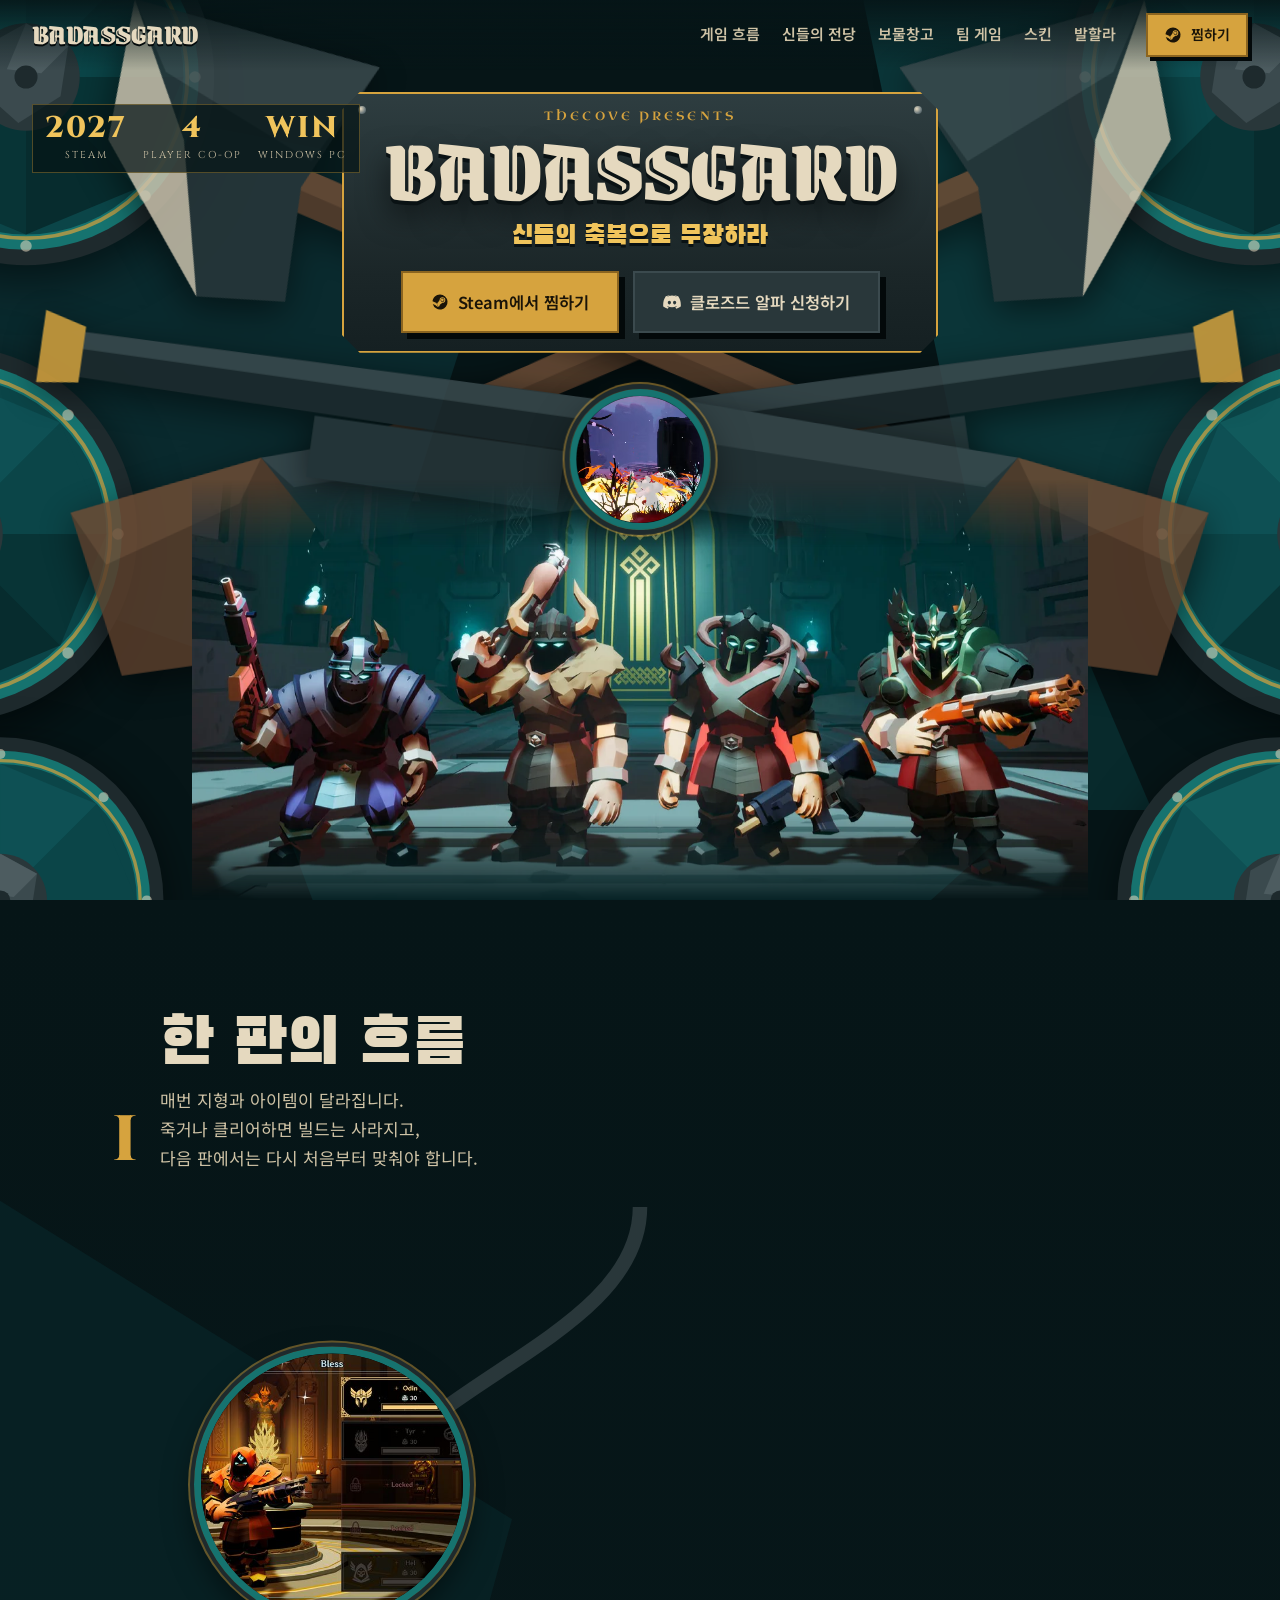
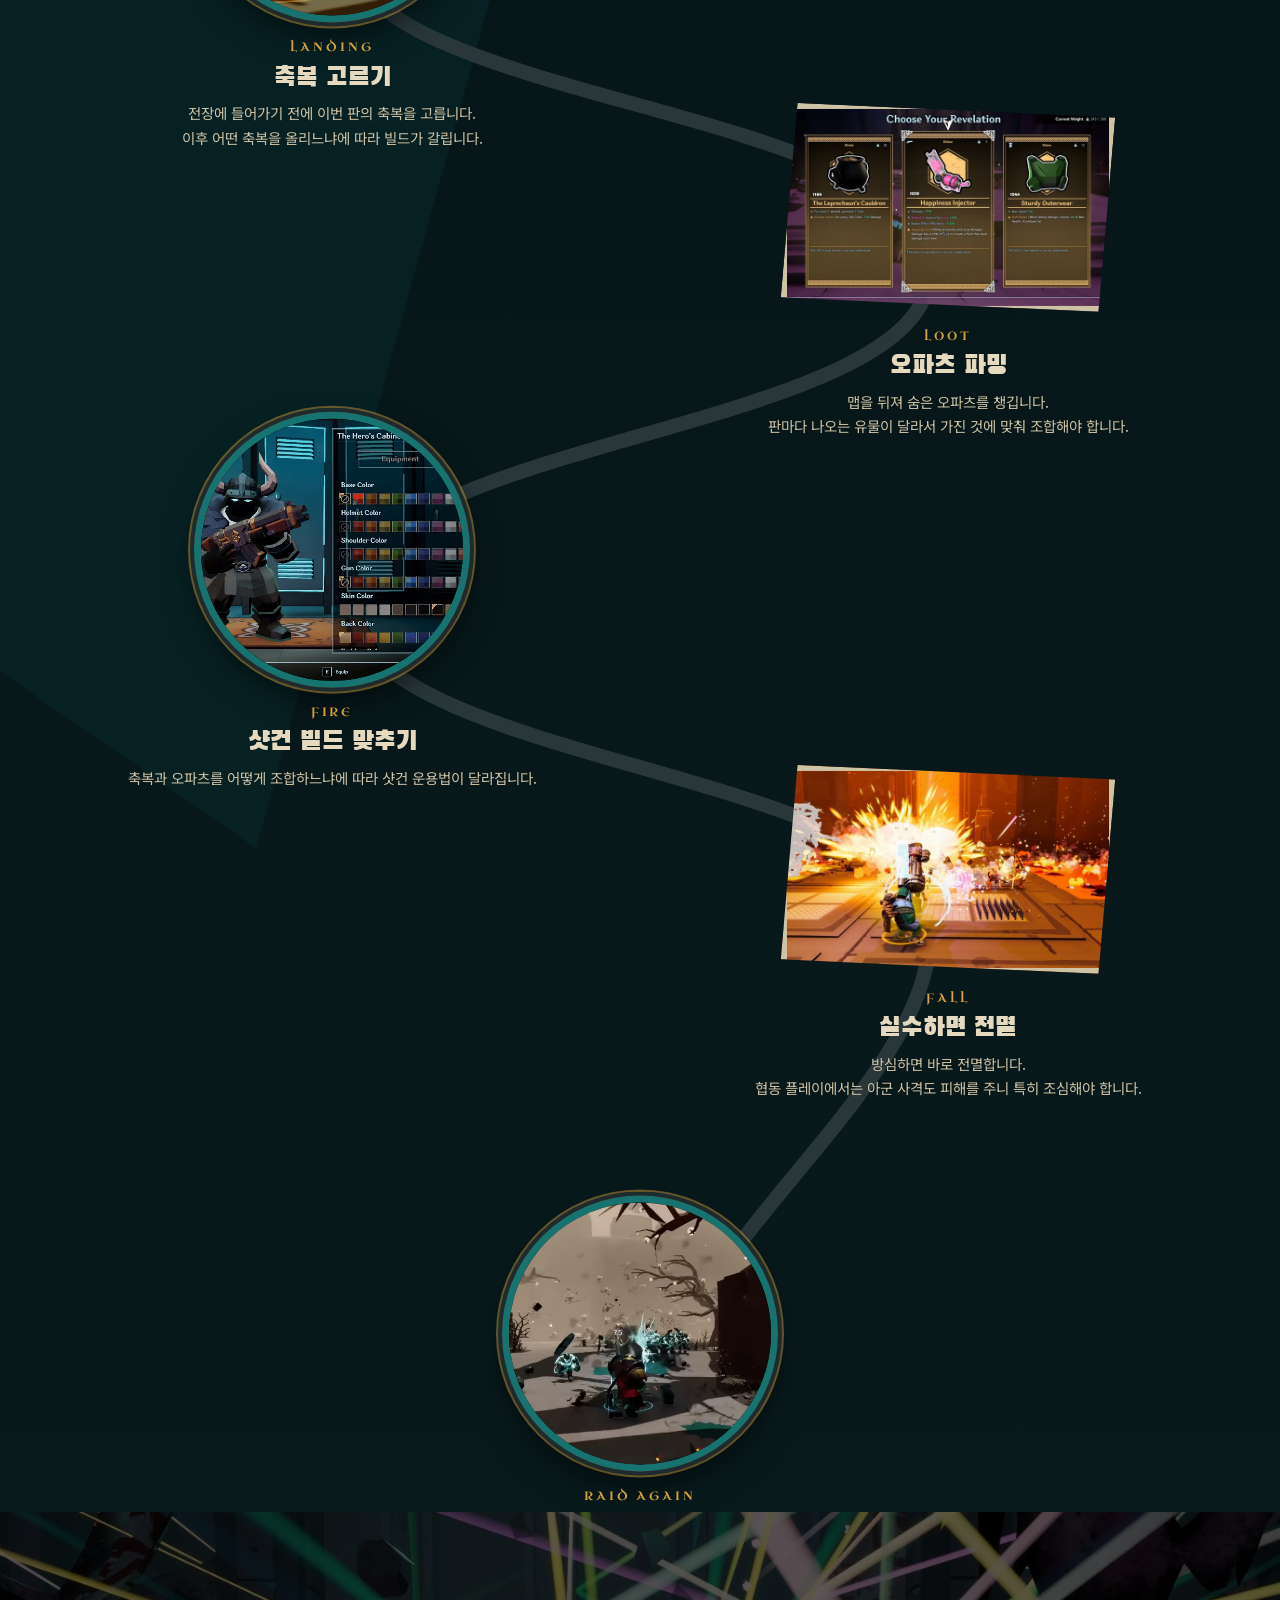
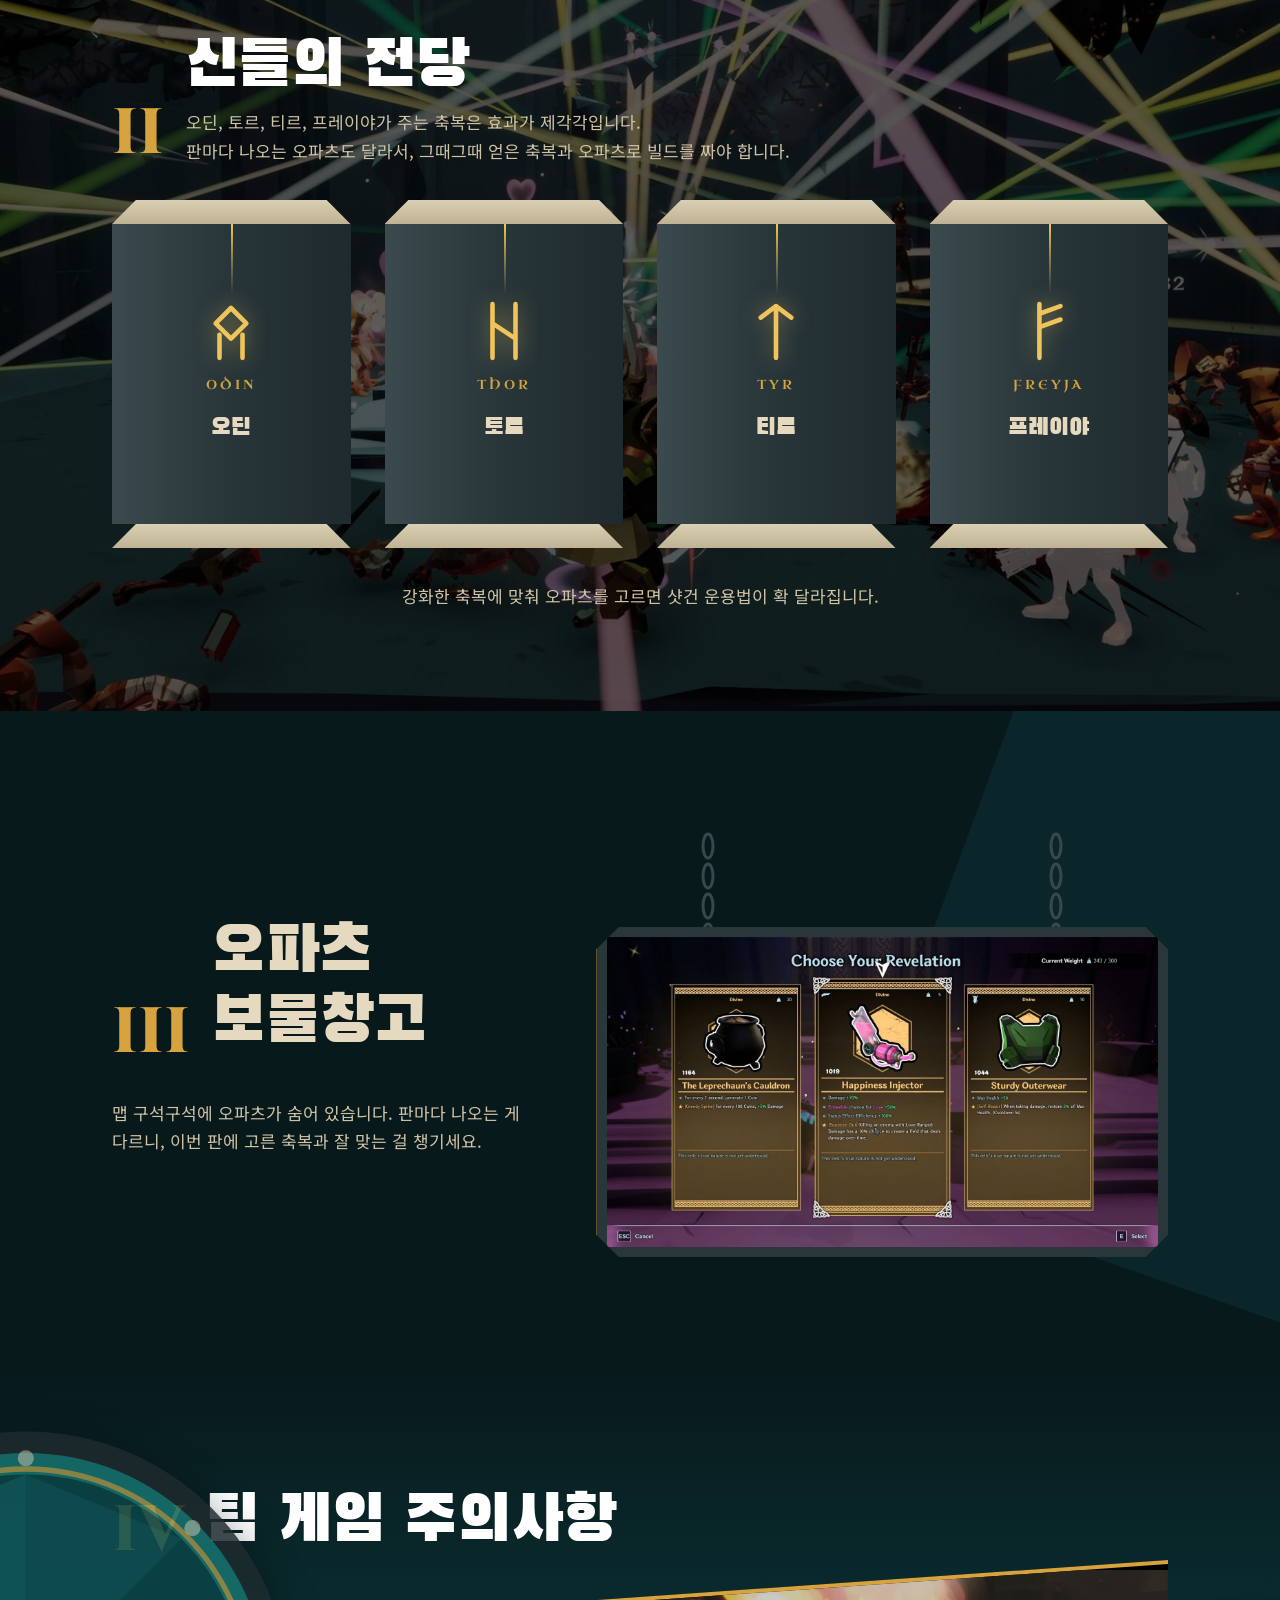
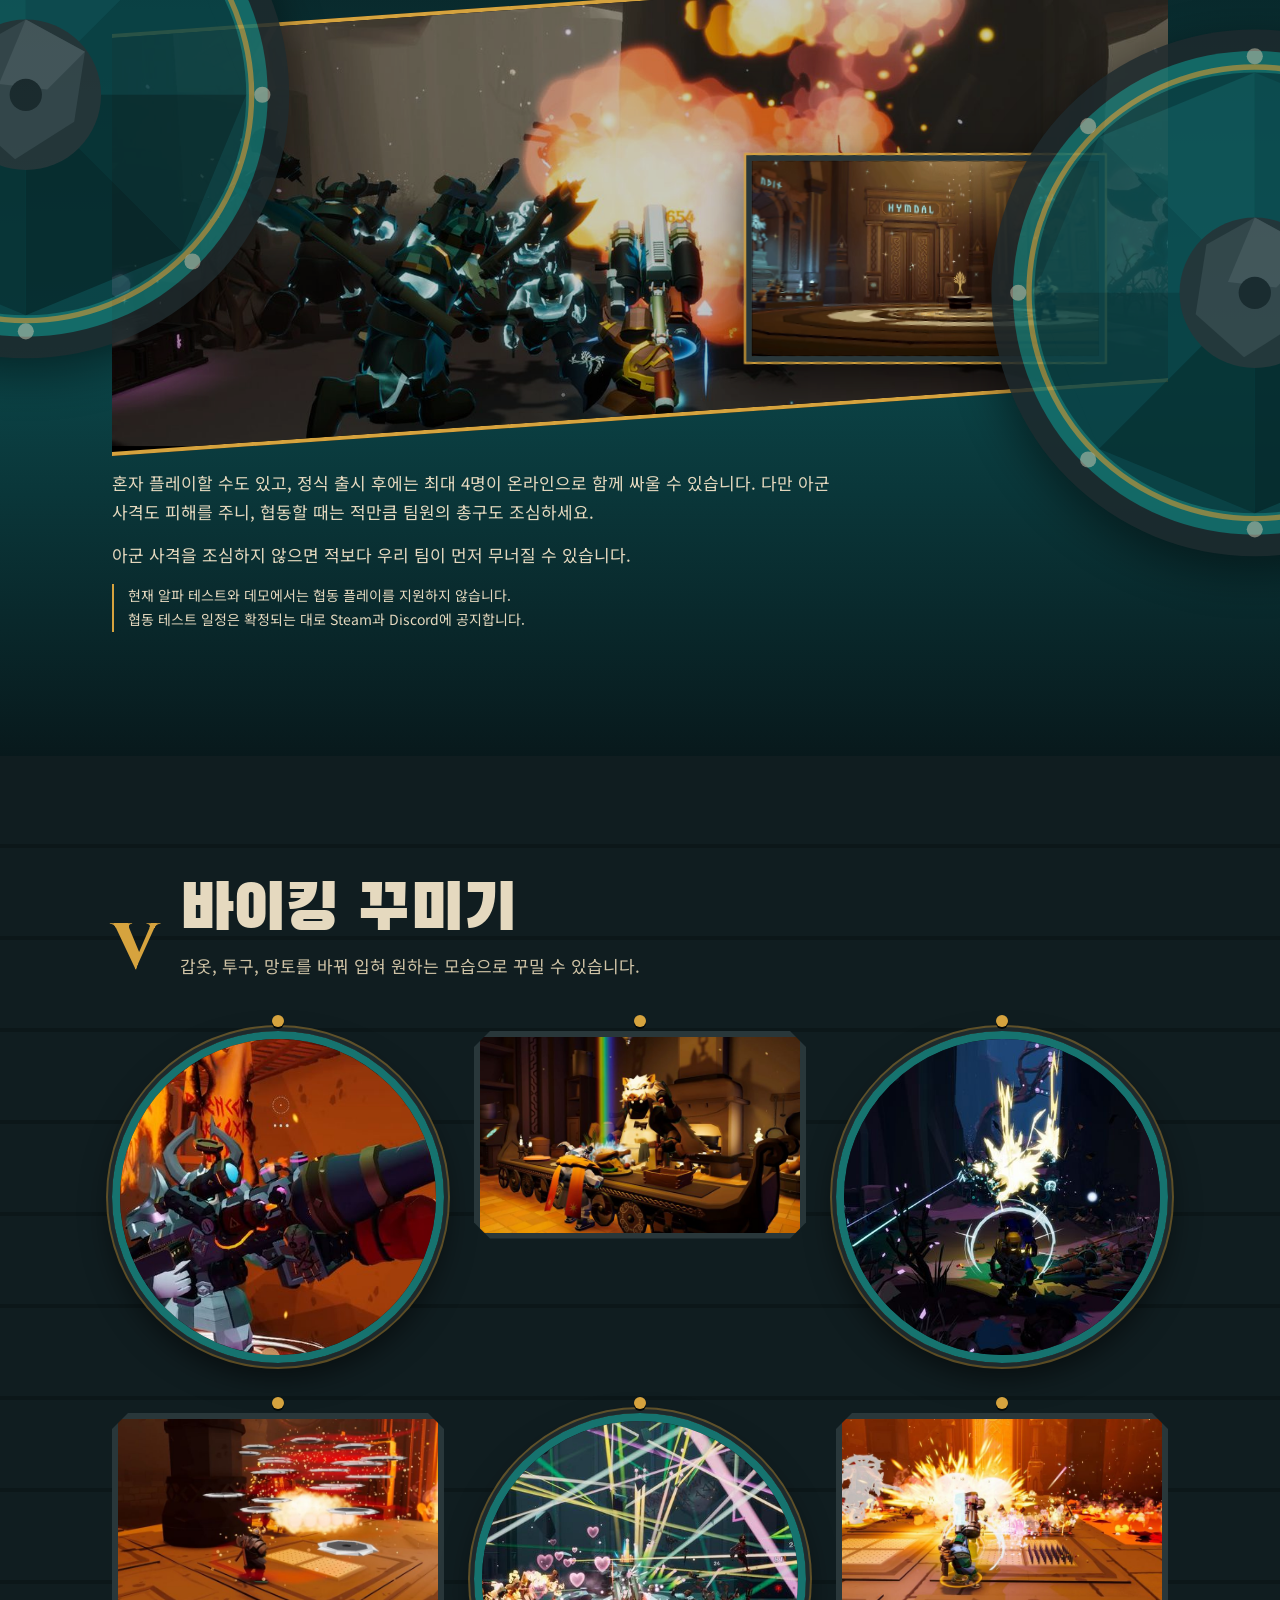
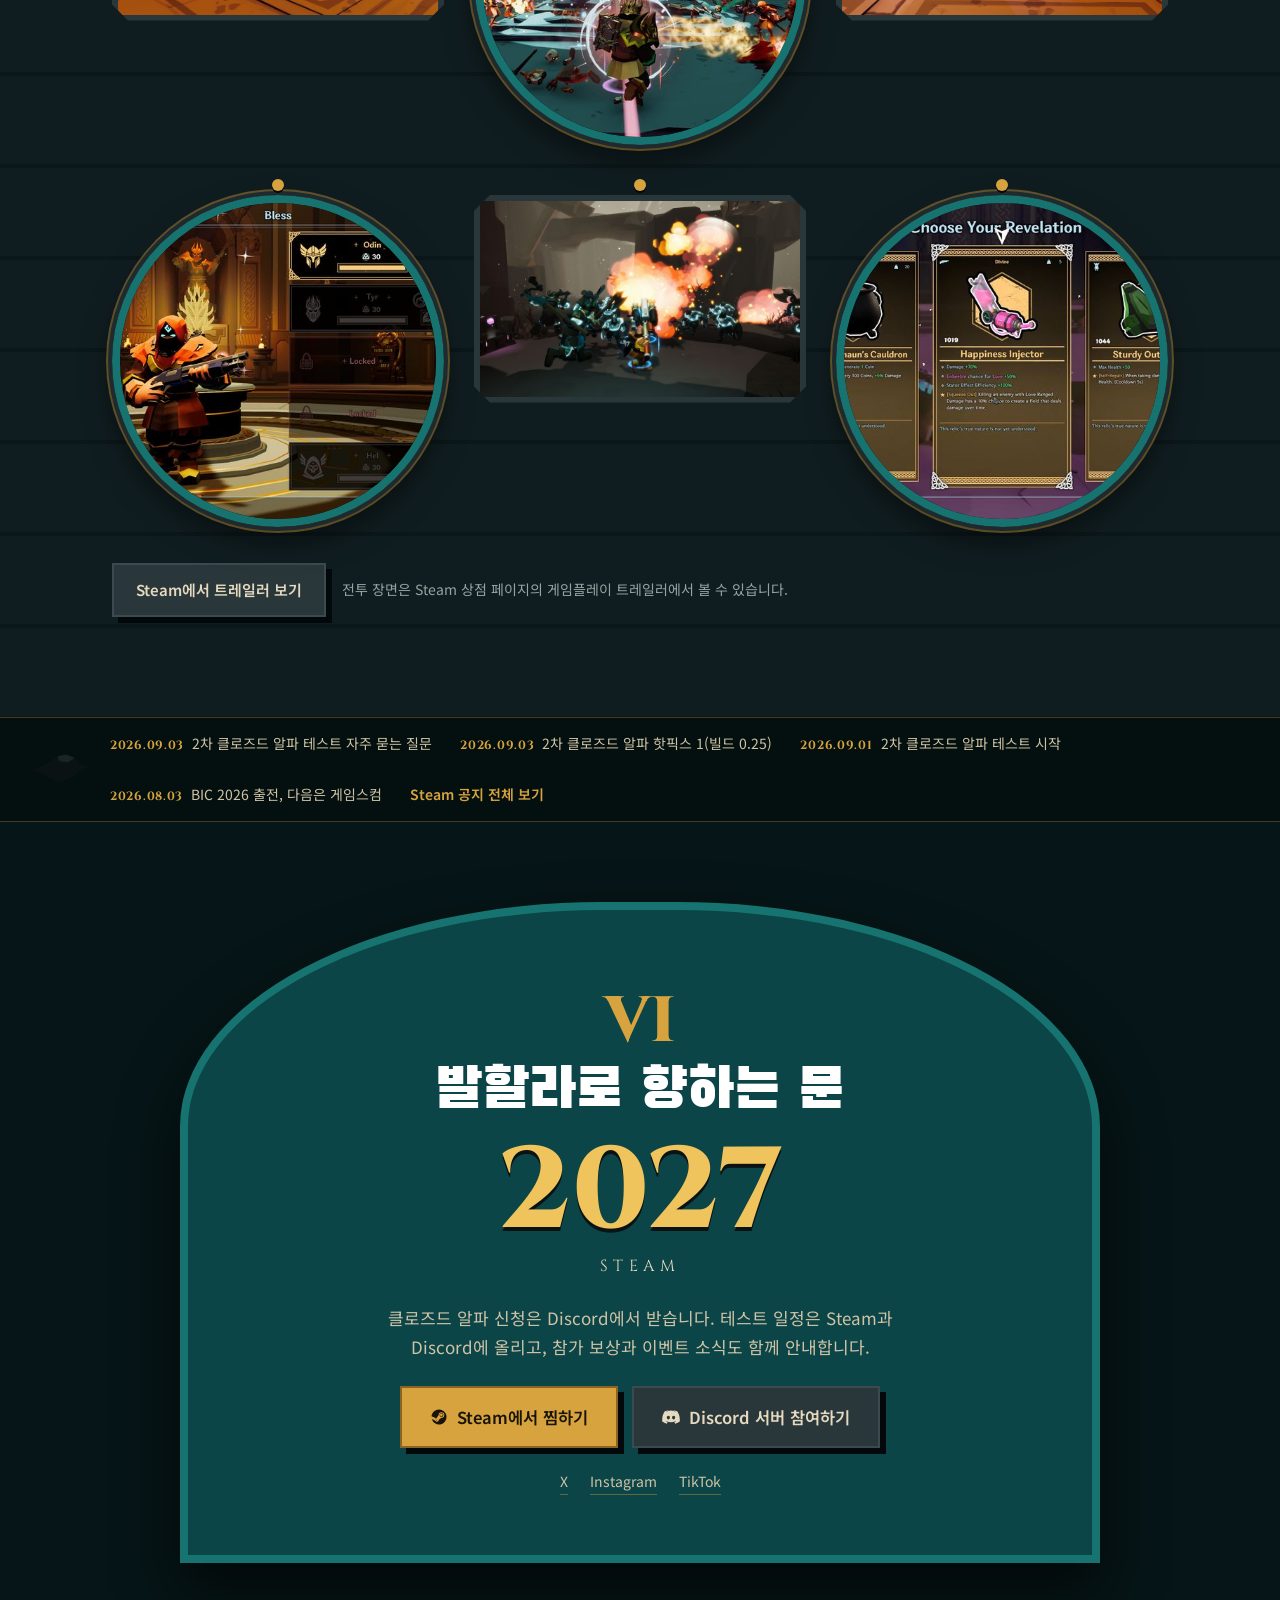
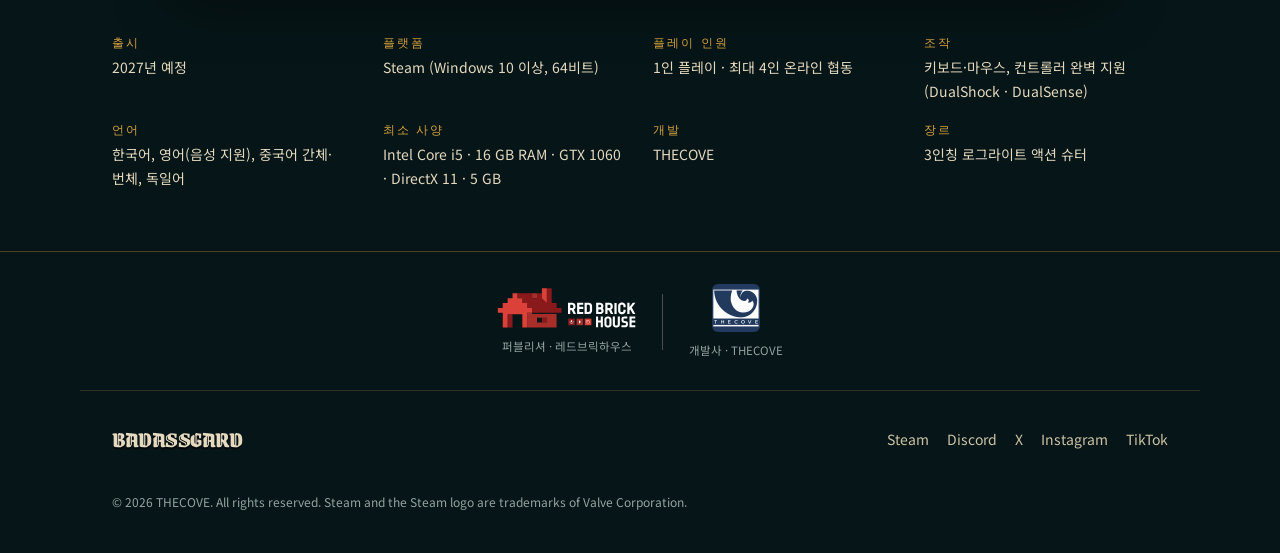
==== index.html @ d0e673b3 "Label publisher and developer under the footer logos" ====
<!DOCTYPE html>
<html lang="ko">
<head>
<meta charset="UTF-8">
<meta name="viewport" content="width=device-width, initial-scale=1.0">
<title>BADASSGARD | 배드애스가르드 공식 사이트</title>
<meta name="description" content="배드애스가르드는 북유럽 신화의 전장에서 샷건을 쏘며 싸우는 3인칭 로그라이트 액션 슈터입니다. 신들의 축복과 맵에서 얻은 오파츠를 조합해 빌드를 짭니다. 2027년 Steam(Windows) 출시 예정이며, 정식 출시 후에는 최대 4인 온라인 협동을 지원합니다.">
<meta name="robots" content="noindex, nofollow">
<meta name="theme-color" content="#061517">
<meta property="og:title" content="BADASSGARD | 배드애스가르드">
<meta property="og:description" content="샷건을 든 바이킹이 신들의 축복으로 화력을 키워 나가는 3인칭 로그라이트 액션 슈터입니다. 최대 4명이 온라인으로 함께 싸울 수 있으며, 2027년 Steam에 출시될 예정입니다.">
<meta property="og:image" content="https://badassgard.com/img/og-image.jpg">
<meta property="og:type" content="website">
<meta property="og:url" content="https://badassgard.com/">
<link rel="preconnect" href="https://fonts.googleapis.com">
<link rel="preconnect" href="https://fonts.gstatic.com" crossorigin>
<link href="https://fonts.googleapis.com/css2?family=Grenze+Gotisch:wght@800;900&family=Black+Han+Sans&family=Cinzel:wght@700;800&family=Uncial+Antiqua&family=Noto+Sans+KR:wght@400;600;700&display=swap" rel="stylesheet">
<link rel="stylesheet" href="style.css">
</head>
<body>

<svg width="0" height="0" style="position:absolute" aria-hidden="true">
  <defs>
    <symbol id="ic-steam" viewBox="0 0 24 24"><path d="M11.98 2C6.75 2 2.46 6.02 2.04 11.14l5.34 2.21a2.8 2.8 0 0 1 1.6-.5h.16l2.38-3.45v-.05a3.77 3.77 0 1 1 3.77 3.77h-.09l-3.39 2.42v.13a2.83 2.83 0 0 1-5.6.53L2.4 14.62A10 10 0 1 0 11.98 2Zm-5.7 15.1-1.22-.5a2.12 2.12 0 0 0 3.9.1 2.12 2.12 0 0 0-1.14-2.77l-1.27-.52a1.7 1.7 0 0 1 1.31-.07 1.7 1.7 0 0 1 .95 2.21 1.7 1.7 0 0 1-2.53 1.55Zm9.01-5.42a2.51 2.51 0 1 1 0-5.02 2.51 2.51 0 0 1 0 5.02Zm0-4.4a1.89 1.89 0 1 0 0 3.77 1.89 1.89 0 0 0 0-3.77Z"/></symbol>
    <symbol id="ic-discord" viewBox="0 0 24 24"><path d="M20.3 4.4A19.8 19.8 0 0 0 15.4 3l-.2.4a18 18 0 0 1 4.4 2.2 15.6 15.6 0 0 0-15.2 0A18 18 0 0 1 8.8 3.4L8.6 3a19.8 19.8 0 0 0-4.9 1.4C.6 9 0 13.5.3 17.9A20 20 0 0 0 6.3 21l1.3-2.1a12.7 12.7 0 0 1-2.1-1l.5-.4a14.2 14.2 0 0 0 12 0l.5.4a12.7 12.7 0 0 1-2.1 1l1.3 2.1a20 20 0 0 0 6-3.1c.4-5.2-.7-9.6-3.4-13.5ZM8.5 15.2c-1.2 0-2.1-1.1-2.1-2.4s1-2.4 2.1-2.4 2.2 1.1 2.1 2.4c0 1.3-.9 2.4-2.1 2.4Zm7 0c-1.2 0-2.1-1.1-2.1-2.4s1-2.4 2.1-2.4 2.2 1.1 2.1 2.4c0 1.3-.9 2.4-2.1 2.4Z"/></symbol>

    <!-- Round shield: low-poly flat shading (base / shade / edge) -->
    <symbol id="shield" viewBox="0 0 200 200">
      <circle cx="100" cy="100" r="98" fill="#1e2a2d"/>
      <circle cx="100" cy="100" r="90" fill="#16736f"/>
      <circle cx="100" cy="100" r="82" fill="#0b4548"/>
      <polygon points="100,100 100,18 158,42" fill="#0e5054"/>
      <polygon points="100,100 158,42 182,100" fill="#0b4548"/>
      <polygon points="100,100 182,100 158,158" fill="#083436"/>
      <polygon points="100,100 158,158 100,182" fill="#072c2e"/>
      <polygon points="100,100 100,182 42,158" fill="#083436"/>
      <polygon points="100,100 42,158 18,100" fill="#0b4548"/>
      <polygon points="100,100 18,100 42,42" fill="#0e5054"/>
      <polygon points="100,100 42,42 100,18" fill="#115a5c"/>
      <circle cx="100" cy="100" r="84" fill="none" stroke="#d6a33e" stroke-width="2" opacity=".7"/>
      <g fill="#e5d9bf" opacity=".55"><circle cx="100" cy="12" r="3"/><circle cx="188" cy="100" r="3"/><circle cx="100" cy="188" r="3"/><circle cx="12" cy="100" r="3"/><circle cx="162" cy="38" r="3"/><circle cx="162" cy="162" r="3"/><circle cx="38" cy="162" r="3"/><circle cx="38" cy="38" r="3"/></g>
      <circle cx="100" cy="100" r="28" fill="#29373a"/>
      <polygon points="100,72 122,84 118,110 96,124 78,108 82,82" fill="#3b4a4e"/>
      <polygon points="100,72 122,84 108,98 90,96" fill="#4d5c60"/>
      <circle cx="100" cy="100" r="6" fill="#1e2a2d"/>
    </symbol>

    <!-- Horned helmet silhouette -->
    <symbol id="helmet" viewBox="0 0 320 240">
      <polygon points="60,200 40,120 70,60 120,30 200,30 250,60 280,120 260,200" fill="#29373a"/>
      <polygon points="60,200 40,120 70,60 120,30 160,30 160,200" fill="#3b4a4e"/>
      <polygon points="160,30 200,30 250,60 280,120 260,200 160,200" fill="#1e2a2d"/>
      <rect x="40" y="118" width="240" height="18" fill="#d6a33e" opacity=".9"/>
      <rect x="146" y="118" width="28" height="90" fill="#1e2a2d"/>
      <polygon points="40,130 10,80 0,20 30,40 50,10 70,60" fill="#e5d9bf"/>
      <polygon points="40,130 10,80 0,20 30,40 40,80" fill="#c9bda3"/>
      <polygon points="280,130 310,80 320,20 290,40 270,10 250,60" fill="#e5d9bf"/>
      <polygon points="280,130 310,80 320,20 290,40 280,80" fill="#c9bda3"/>
    </symbol>

    <!-- Bearded axe (horizontal) -->
    <symbol id="axe" viewBox="0 0 420 120">
      <polygon points="0,64 380,52 380,68 0,76" fill="#5a3e2b"/>
      <polygon points="0,64 380,52 380,60 0,70" fill="#6e4d36"/>
      <polygon points="330,10 420,20 410,70 360,110 330,100 340,60" fill="#29373a"/>
      <polygon points="330,10 420,20 400,40 340,50" fill="#3b4a4e"/>
      <polygon points="420,20 410,70 360,110 385,60" fill="#e5d9bf" opacity=".85"/>
    </symbol>

    <!-- Pump shotgun (horizontal) -->
    <symbol id="shotgun" viewBox="0 0 420 110">
      <polygon points="0,40 70,30 90,50 60,100 10,100" fill="#5a3e2b"/>
      <polygon points="0,40 70,30 60,45 10,60" fill="#6e4d36"/>
      <polygon points="70,30 200,26 200,64 90,64" fill="#29373a"/>
      <polygon points="70,30 200,26 200,40 80,42" fill="#3b4a4e"/>
      <polygon points="200,30 420,32 420,48 200,50" fill="#1e2a2d"/>
      <polygon points="200,30 420,32 420,38 200,38" fill="#3b4a4e"/>
      <polygon points="230,50 320,50 320,72 230,72" fill="#29373a"/>
      <polygon points="120,64 150,64 140,90 110,90" fill="#1e2a2d"/>
      <polygon points="405,30 420,26 420,52 405,50" fill="#d6a33e"/>
    </symbol>

    <!-- Raven -->
    <symbol id="raven" viewBox="0 0 140 80">
      <polygon points="0,42 30,30 60,10 80,6 100,14 112,30 140,34 116,40 104,52 84,64 60,70 40,62 26,52" fill="#0a1214"/>
      <polygon points="60,10 80,6 100,14 84,24 64,22" fill="#182427"/>
    </symbol>

    <!-- Rune strokes -->
    <symbol id="ru-o" viewBox="0 0 24 32"><path d="M12 4l8 8-8 8-8-8z M6 18v12 M18 18v12"/></symbol>
    <symbol id="ru-h" viewBox="0 0 24 32"><path d="M6 2v28 M18 2v28 M6 12l12 8"/></symbol>
    <symbol id="ru-t" viewBox="0 0 24 32"><path d="M12 30V3 M4 9l8-6 8 6"/></symbol>
    <symbol id="ru-f" viewBox="0 0 24 32"><path d="M7 30V2 M7 7l11-4 M7 14l11-4"/></symbol>
    <pattern id="chain" width="18" height="30" patternUnits="userSpaceOnUse"><ellipse cx="9" cy="15" rx="5" ry="12" fill="none" stroke="#3b4a4e" stroke-width="3"/></pattern>
  </defs>
</svg>

<header class="top" id="top">
  <a class="brand" href="#hero">BADASSGARD</a>
  <button class="burger" type="button" aria-label="메뉴" aria-expanded="false"><span></span><span></span><span></span></button>
  <nav class="menu" id="menu">
    <a href="#route">게임 흐름</a><a href="#temple">신들의 전당</a><a href="#vault">보물창고</a><a href="#court">팀 게임</a><a href="#forge">스킨</a><a href="#gate">발할라</a>
    <a class="btn btn-gold" href="https://store.steampowered.com/app/3415350/" target="_blank" rel="noopener"><svg class="ic"><use href="#ic-steam"/></svg>찜하기</a>
  </nav>
</header>

<section class="hero" id="hero">
  <div class="poly p1"></div><div class="poly p2"></div><div class="poly p3"></div><div class="poly p4"></div>
  <svg class="shield s1" viewBox="0 0 200 200" aria-hidden="true"><use href="#shield"/></svg>
  <svg class="shield s2" viewBox="0 0 200 200" aria-hidden="true"><use href="#shield"/></svg>
  <svg class="shield s3" viewBox="0 0 200 200" aria-hidden="true"><use href="#shield"/></svg>
  <svg class="shield s4" viewBox="0 0 200 200" aria-hidden="true"><use href="#shield"/></svg>
  <svg class="shield s5" viewBox="0 0 200 200" aria-hidden="true"><use href="#shield"/></svg>
  <svg class="shield s6" viewBox="0 0 200 200" aria-hidden="true"><use href="#shield"/></svg>
  <div class="crossed" aria-hidden="true">
    <svg class="axe a1" viewBox="0 0 420 120"><use href="#axe"/></svg>
    <svg class="axe a2" viewBox="0 0 420 120"><use href="#axe"/></svg>
    <svg class="gun g1" viewBox="0 0 420 110"><use href="#shotgun"/></svg>
    <svg class="gun g2" viewBox="0 0 420 110"><use href="#shotgun"/></svg>
  </div>
  <div class="plate">
    <span class="plate-top">THECOVE PRESENTS</span>
    <h1 class="title">BADASSGARD</h1>
    <p class="tag">신들의 축복으로 무장하라</p>
    <div class="cta">
      <a class="btn btn-gold big" href="https://store.steampowered.com/app/3415350/" target="_blank" rel="noopener"><svg class="ic"><use href="#ic-steam"/></svg>Steam에서 찜하기</a>
      <a class="btn btn-iron big" href="https://discord.gg/xqB3WnmH76" target="_blank" rel="noopener"><svg class="ic"><use href="#ic-discord"/></svg>클로즈드 알파 신청하기</a>
    </div>
  </div>
  <div class="stage">
    <div class="boss-video" aria-hidden="true">
      <video autoplay muted loop playsinline preload="metadata" poster="media/clip2.poster.avif"><source src="media/clip2.webm" type="video/webm"><source src="media/clip2.mp4" type="video/mp4"></video>
    </div>
    <picture class="warband">
      <source srcset="img/warband.webp" type="image/webp">
      <img src="img/warband.png" alt="샷건과 도끼를 든 바이킹 네 명" width="1320" height="620" fetchpriority="high">
    </picture>
  </div>
  <span class="flash" aria-hidden="true"></span>
  <ul class="marks">
    <li><b>2027</b>STEAM</li><li><b>4</b>PLAYER CO-OP</li><li><b>WIN</b>WINDOWS PC</li>
  </ul>
</section>

<section class="route" id="route">
  <div class="poly p5"></div>
  <div class="wrap">
    <header class="sec-head"><span class="roman">I</span><h2>한 판의 흐름</h2><p>매번 지형과 아이템이 달라집니다.<br>죽거나 클리어하면 빌드는 사라지고,<br>다음 판에서는 다시 처음부터 맞춰야 합니다.</p></header>
  </div>
  <div class="route-map">
    <svg class="rope" viewBox="0 0 1000 1800" preserveAspectRatio="none" aria-hidden="true">
      <path class="rope-bg" d="M500 0 C500 140 220 180 220 330 S780 480 780 640 S220 800 220 960 S780 1120 780 1280 S500 1600 500 1800"/>
      <path class="rope-fg" id="ropeFg" d="M500 0 C500 140 220 180 220 330 S780 480 780 640 S220 800 220 960 S780 1120 780 1280 S500 1600 500 1800"/>
    </svg>
    <ol class="waypoints">
      <li class="wp wp-1"><div class="win round"><img src="img/ss5-800.jpg" alt="신에게 축복을 받는 화면" width="800" height="450" loading="lazy"></div><div class="wp-text"><span class="lbl">LANDING</span><h3>축복 고르기</h3><p>전장에 들어가기 전에 이번 판의 축복을 고릅니다.<br>이후 어떤 축복을 올리느냐에 따라 빌드가 갈립니다.</p></div></li>
      <li class="wp wp-2"><div class="win sail"><img src="img/ss3-800.jpg" alt="유물 오파츠 선택 화면" width="800" height="450" loading="lazy"></div><div class="wp-text"><span class="lbl">LOOT</span><h3>오파츠 파밍</h3><p>맵을 뒤져 숨은 오파츠를 챙깁니다.<br>판마다 나오는 유물이 달라서 가진 것에 맞춰 조합해야 합니다.</p></div></li>
      <li class="wp wp-3"><div class="win round"><video autoplay muted loop playsinline preload="metadata" poster="media/clip3.poster.avif"><source src="media/clip3.webm" type="video/webm"><source src="media/clip3.mp4" type="video/mp4"></video></div><div class="wp-text"><span class="lbl">FIRE</span><h3>샷건 빌드 맞추기</h3><p>축복과 오파츠를 어떻게 조합하느냐에 따라 샷건 운용법이 달라집니다.</p></div></li>
      <li class="wp wp-4"><div class="win sail"><img src="img/ss1-800.jpg" alt="대폭발 장면" width="800" height="450" loading="lazy"></div><div class="wp-text"><span class="lbl">FALL</span><h3>실수하면 전멸</h3><p>방심하면 바로 전멸합니다.<br>협동 플레이에서는 아군 사격도 피해를 주니 특히 조심해야 합니다.</p></div></li>
      <li class="wp wp-5"><div class="win round"><video autoplay muted loop playsinline preload="metadata" poster="media/clip1.poster.avif"><source src="media/clip1.webm" type="video/webm"><source src="media/clip1.mp4" type="video/mp4"></video></div><div class="wp-text"><span class="lbl">RAID AGAIN</span><h3>다음 판 가기</h3><p>판이 끝나면 새 맵에서 다시 시작합니다. 다음 판에는 아예 다른 빌드를 노려 보세요.</p></div></li>
    </ol>
  </div>
</section>

<section class="temple" id="temple">
  <img class="temple-floor" src="img/ss2-1600.jpg" alt="" width="1600" height="900" loading="lazy">
  <div class="wrap">
    <header class="sec-head light"><span class="roman">II</span><h2>신들의 전당</h2><p>오딘, 토르, 티르, 프레이야가 주는 축복은 효과가 제각각입니다.<br>판마다 나오는 오파츠도 달라서, 그때그때 얻은 축복과 오파츠로 빌드를 짜야 합니다.</p></header>
    <ul class="pillars">
      <li><span class="cap"></span><span class="shaft"><svg class="rune"><use href="#ru-o"/></svg><em>ODIN</em><b>오딘</b></span><span class="base"></span></li>
      <li><span class="cap"></span><span class="shaft"><svg class="rune"><use href="#ru-h"/></svg><em>THOR</em><b>토르</b></span><span class="base"></span></li>
      <li><span class="cap"></span><span class="shaft"><svg class="rune"><use href="#ru-t"/></svg><em>TYR</em><b>티르</b></span><span class="base"></span></li>
      <li><span class="cap"></span><span class="shaft"><svg class="rune"><use href="#ru-f"/></svg><em>FREYJA</em><b>프레이야</b></span><span class="base"></span></li>
    </ul>
    <p class="temple-note">강화한 축복에 맞춰 오파츠를 고르면 샷건 운용법이 확 달라집니다.</p>
  </div>
</section>

<section class="vault" id="vault">
  <div class="poly p6"></div>
  <div class="wrap vault-in">
    <div class="vault-text">
      <header class="sec-head"><span class="roman">III</span><h2>오파츠 보물창고</h2></header>
      <p>맵 구석구석에 오파츠가 숨어 있습니다. 판마다 나오는 게 다르니, 이번 판에 고른 축복과 잘 맞는 걸 챙기세요.</p>
    </div>
    <div class="vault-door">
      <svg class="chains c1" aria-hidden="true"><rect width="100%" height="100%" fill="url(#chain)"/></svg>
      <svg class="chains c2" aria-hidden="true"><rect width="100%" height="100%" fill="url(#chain)"/></svg>
      <div class="door"><img src="img/ss3-1600.jpg" alt="세 가지 오파츠 중 하나를 고르는 화면" width="1600" height="900" loading="lazy"></div>
    </div>
  </div>
</section>

<section class="court" id="court">
  <svg class="shield side-l" viewBox="0 0 200 200" aria-hidden="true"><use href="#shield"/></svg>
  <svg class="shield side-r" viewBox="0 0 200 200" aria-hidden="true"><use href="#shield"/></svg>
  <div class="wrap court-in">
    <header class="sec-head light"><span class="roman">IV</span><h2>팀 게임 주의사항</h2></header>
    <div class="court-band">
      <img src="img/ss8-1600.jpg" alt="적 무리 속 폭발" width="1600" height="900" loading="lazy">
      <div class="court-clip"><video autoplay muted loop playsinline preload="metadata" poster="media/clip4.poster.avif"><source src="media/clip4.webm" type="video/webm"><source src="media/clip4.mp4" type="video/mp4"></video></div>
    </div>
    <div class="court-text">
      <p>혼자 플레이할 수도 있고, 정식 출시 후에는 최대 4명이 온라인으로 함께 싸울 수 있습니다. 다만 아군 사격도 피해를 주니, 협동할 때는 적만큼 팀원의 총구도 조심하세요.</p>
      <p>아군 사격을 조심하지 않으면 적보다 우리 팀이 먼저 무너질 수 있습니다.</p>
      <p class="note">현재 알파 테스트와 데모에서는 협동 플레이를 지원하지 않습니다.<br>협동 테스트 일정은 확정되는 대로 Steam과 Discord에 공지합니다.</p>
    </div>
  </div>
</section>

<section class="forge" id="forge">
  <div class="wrap">
    <header class="sec-head"><span class="roman">V</span><h2>바이킹 꾸미기</h2><p>갑옷, 투구, 망토를 바꿔 입혀 원하는 모습으로 꾸밀 수 있습니다.</p></header>
    <div class="rack" id="grid">
      <a class="mount round" href="img/ss4-1600.jpg" data-cap="샷건과 바이킹"><img src="img/ss4-800.jpg" alt="" width="800" height="450" loading="lazy"></a>
      <a class="mount plate-w" href="img/ss7-1600.jpg" data-cap="곰 요리사의 주방"><img src="img/ss7-800.jpg" alt="" width="800" height="450" loading="lazy"></a>
      <a class="mount round" href="img/ss9-1600.jpg" data-cap="번개 스킬"><img src="img/ss9-800.jpg" alt="" width="800" height="450" loading="lazy"></a>
      <a class="mount plate-w" href="img/ss6-1600.jpg" data-cap="톱날과 불꽃"><img src="img/ss6-800.jpg" alt="" width="800" height="450" loading="lazy"></a>
      <a class="mount round" href="img/ss2-1600.jpg" data-cap="광선이 쏟아지는 전장"><img src="img/ss2-800.jpg" alt="" width="800" height="450" loading="lazy"></a>
      <a class="mount plate-w" href="img/ss1-1600.jpg" data-cap="화력 쇼"><img src="img/ss1-800.jpg" alt="" width="800" height="450" loading="lazy"></a>
      <a class="mount round" href="img/ss5-1600.jpg" data-cap="신들의 축복"><img src="img/ss5-800.jpg" alt="" width="800" height="450" loading="lazy"></a>
      <a class="mount plate-w" href="img/ss8-1600.jpg" data-cap="적 무리와 폭발"><img src="img/ss8-800.jpg" alt="" width="800" height="450" loading="lazy"></a>
      <a class="mount round" href="img/ss3-1600.jpg" data-cap="오파츠 선택"><img src="img/ss3-800.jpg" alt="" width="800" height="450" loading="lazy"></a>
    </div>
    <p class="trailer-line"><a class="btn btn-iron" href="https://store.steampowered.com/app/3415350/" target="_blank" rel="noopener">Steam에서 트레일러 보기</a><span>전투 장면은 Steam 상점 페이지의 게임플레이 트레일러에서 볼 수 있습니다.</span></p>
  </div>
</section>

<section class="gate" id="gate">
  <div class="ticker" aria-label="최근 소식">
    <svg class="raven" viewBox="0 0 140 80" aria-hidden="true"><use href="#raven"/></svg>
    <div class="ticker-track">
      <a href="https://store.steampowered.com/news/app/3415350/view/1842846814442231" target="_blank" rel="noopener"><time>2026.09.03</time>2차 클로즈드 알파 테스트 자주 묻는 질문</a>
      <a href="https://store.steampowered.com/news/app/3415350/view/1842846814441870" target="_blank" rel="noopener"><time>2026.09.03</time>2차 클로즈드 알파 핫픽스 1(빌드 0.25)</a>
      <a href="https://store.steampowered.com/news/app/3415350/view/1842212951311883" target="_blank" rel="noopener"><time>2026.09.01</time>2차 클로즈드 알파 테스트 시작</a>
      <a href="https://store.steampowered.com/news/app/3415350/view/1839676055893935" target="_blank" rel="noopener"><time>2026.08.03</time>BIC 2026 출전, 다음은 게임스컴</a>
      <a href="https://store.steampowered.com/news/app/3415350" target="_blank" rel="noopener" class="all">Steam 공지 전체 보기</a>
    </div>
  </div>
  <div class="gate-arch">
    <div class="gdoor gdoor-l"></div><div class="gdoor gdoor-r"></div>
    <div class="gate-in">
      <span class="roman">VI</span>
      <h2>발할라로 향하는 문</h2>
      <p class="gate-year"><b>2027</b><span>STEAM</span></p>
      <p>클로즈드 알파 신청은 Discord에서 받습니다. 테스트 일정은 Steam과 Discord에 올리고, 참가 보상과 이벤트 소식도 함께 안내합니다.</p>
      <div class="cta">
        <a class="btn btn-gold big" href="https://store.steampowered.com/app/3415350/" target="_blank" rel="noopener"><svg class="ic"><use href="#ic-steam"/></svg>Steam에서 찜하기</a>
        <a class="btn btn-iron big" href="https://discord.gg/xqB3WnmH76" target="_blank" rel="noopener"><svg class="ic"><use href="#ic-discord"/></svg>Discord 서버 참여하기</a>
      </div>
      <div class="social">
        <a href="https://x.com/BadassgardGame" target="_blank" rel="noopener">X</a>
        <a href="https://www.instagram.com/badassgardgame/" target="_blank" rel="noopener">Instagram</a>
        <a href="https://www.tiktok.com/@badassgard" target="_blank" rel="noopener">TikTok</a>
      </div>
    </div>
  </div>
  <div class="wrap spec">
    <dl>
      <div><dt>출시</dt><dd>2027년 예정</dd></div>
      <div><dt>플랫폼</dt><dd>Steam (Windows 10 이상, 64비트)</dd></div>
      <div><dt>플레이 인원</dt><dd>1인 플레이 &middot; 최대 4인 온라인 협동</dd></div>
      <div><dt>조작</dt><dd>키보드·마우스, 컨트롤러 완벽 지원 (DualShock &middot; DualSense)</dd></div>
      <div><dt>언어</dt><dd>한국어, 영어(음성 지원), 중국어 간체·번체, 독일어</dd></div>
      <div><dt>최소 사양</dt><dd>Intel Core i5 &middot; 16 GB RAM &middot; GTX 1060 &middot; DirectX 11 &middot; 5 GB</dd></div>
      <div><dt>개발</dt><dd>THECOVE</dd></div>
      <div><dt>장르</dt><dd>3인칭 로그라이트 액션 슈터</dd></div>
    </dl>
  </div>
</section>

<footer class="foot">
  <div class="wrap partners"><a class="partner" href="https://redbrickhouse.gg/" target="_blank" rel="noopener"><img class="p-logo" src="img/rbh-logo.svg" alt="RED BRICK HOUSE" width="228" height="66"><span class="p-cap">퍼블리셔 · 레드브릭하우스</span></a><span class="p-sep" aria-hidden="true"></span><div class="partner"><img class="p-dev-logo" src="img/thecove-logo.png" alt="THECOVE"><span class="p-cap">개발사 · THECOVE</span></div></div>
  <div class="wrap foot-in">
    <span class="brand">BADASSGARD</span>
    <nav class="foot-links">
      <a href="https://store.steampowered.com/app/3415350/" target="_blank" rel="noopener">Steam</a>
      <a href="https://discord.gg/xqB3WnmH76" target="_blank" rel="noopener">Discord</a>
      <a href="https://x.com/BadassgardGame" target="_blank" rel="noopener">X</a>
      <a href="https://www.instagram.com/badassgardgame/" target="_blank" rel="noopener">Instagram</a>
      <a href="https://www.tiktok.com/@badassgard" target="_blank" rel="noopener">TikTok</a>
    </nav>
    <p class="legal">&copy; 2026 THECOVE. All rights reserved. Steam and the Steam logo are trademarks of Valve Corporation.</p>
  </div>
</footer>

<div class="lightbox" id="lightbox" hidden>
  <button class="lb-close" type="button" aria-label="닫기">&times;</button>
  <button class="lb-prev" type="button" aria-label="이전">&#8249;</button>
  <figure><img alt=""><figcaption></figcaption></figure>
  <button class="lb-next" type="button" aria-label="다음">&#8250;</button>
</div>

<script src="script.js"></script>
</body>
</html>
---- style.css ----
:root{
  --navy:#061517; --navy2:#08191c; --teal:#0b4548; --teal2:#0e5054; --bronze:#16736f; --iron:#29373a; --iron2:#1e2a2d; --iron3:#3b4a4e;
  --bone:#e5d9bf; --bone2:#cfc3a6; --muted:#93a5a2; --gold:#d6a33e; --gold2:#f0c45c; --fire:#ff5a22; --light:#ffd253;
  --title:"Grenze Gotisch","Times New Roman",serif; --ko:"Black Han Sans","Noto Sans KR",sans-serif; --num:"Cinzel",serif; --lbl:"Uncial Antiqua",serif;
  --sans:"Noto Sans KR","Pretendard","Apple SD Gothic Neo",system-ui,sans-serif;
}
*{box-sizing:border-box}
html{scroll-behavior:smooth;background:var(--navy);scroll-padding-top:80px}
body{margin:0;background:var(--navy);color:var(--bone);font-family:var(--sans);font-size:17px;line-height:1.7;-webkit-font-smoothing:antialiased;overflow-x:hidden}
:lang(ko){word-break:keep-all}
a{color:inherit;text-decoration:none}
img,video{display:block;max-width:100%;height:auto}
h1,h2,h3{margin:0;font-weight:400;line-height:1.15}
ul,ol{margin:0;padding:0;list-style:none}
p{margin:0 0 14px}
.wrap{max-width:1120px;margin:0 auto;padding:0 32px}
.ic{width:18px;height:18px;fill:currentColor;flex:none}

/* low-poly background facets */
.poly{position:absolute;pointer-events:none}
.p1{left:-6vw;top:8vh;width:46vw;height:70vh;background:#0a2a2e;clip-path:polygon(0 0,100% 18%,72% 100%,0 76%)}
.p2{right:-8vw;top:0;width:52vw;height:64vh;background:#0b3538;clip-path:polygon(22% 0,100% 0,100% 74%,40% 100%)}
.p3{left:20vw;bottom:-6vh;width:60vw;height:38vh;background:#082326;clip-path:polygon(0 40%,60% 0,100% 60%,80% 100%,10% 100%)}
.p4{right:10vw;bottom:10vh;width:30vw;height:30vh;background:#0e5054;opacity:.35;clip-path:polygon(0 30%,70% 0,100% 100%,20% 100%)}
.p5{left:-10vw;top:10%;width:50vw;height:60%;background:#082326;clip-path:polygon(0 0,100% 30%,60% 100%,0 80%);opacity:.8}
.p6{right:-10vw;top:0;width:44vw;height:100%;background:#0a2a2e;clip-path:polygon(30% 0,100% 0,100% 100%,0 70%);opacity:.8}

/* buttons */
.btn{display:inline-flex;align-items:center;gap:9px;padding:12px 22px;font-weight:600;font-size:15px;border:2px solid var(--gold);color:var(--bone);background:var(--iron2);box-shadow:6px 6px 0 #03090a;transition:transform .12s,box-shadow .12s;white-space:nowrap}
.btn:hover{transform:translate(2px,2px);box-shadow:3px 3px 0 #03090a}
.btn-gold{background:var(--gold);color:#1a1408;border-color:#8a6420}
.btn-iron{background:var(--iron);border-color:var(--iron3)}
.btn.big{padding:15px 28px;font-size:16.5px}

/* top */
.top{position:fixed;inset:0 0 auto 0;z-index:40;height:70px;display:flex;align-items:center;justify-content:space-between;padding:0 32px;background:linear-gradient(rgba(6,21,23,.92),rgba(6,21,23,0));transition:background .3s}
.top.scrolled{background:rgba(6,21,23,.96);border-bottom:1px solid rgba(214,163,62,.25)}
.brand{font-family:var(--title);font-weight:900;font-size:28px;letter-spacing:-.02em;color:var(--bone);text-shadow:0 2px 0 #03090a}
.menu{display:flex;align-items:center;gap:22px}
.menu a{font-weight:600;font-size:15px;color:var(--bone2);padding:4px 0;border-bottom:2px solid transparent}
.menu a:hover{color:var(--gold2);border-bottom-color:var(--gold)}
.menu .btn{padding:8px 16px;font-size:14px;margin-left:8px;box-shadow:4px 4px 0 #03090a;border-bottom:2px solid #8a6420}
.menu .btn-gold,.menu .btn-gold:hover{color:#1a1408}
.burger{display:none;width:44px;height:44px;background:none;border:0;padding:10px;cursor:pointer;flex-direction:column;justify-content:center;gap:5px}
.burger span{display:block;height:3px;background:var(--bone);transition:.25s}

/* hero */
.hero{position:relative;min-height:100svh;overflow:hidden;display:flex;flex-direction:column;align-items:center;justify-content:space-between;padding:92px 0 0}
.helm{position:absolute;top:64px;width:22vw;height:auto;z-index:1;opacity:.95;filter:drop-shadow(0 10px 20px rgba(0,0,0,.6))}
.helm-l{left:-3vw}
.helm-r{right:-3vw;transform:scaleX(-1)}
.shield{position:absolute;width:30vw;height:30vw;z-index:2;filter:drop-shadow(0 14px 24px rgba(0,0,0,.55))}
.s1{left:-13vw;top:-9vw;animation:in-l .45s cubic-bezier(.2,.9,.3,1.15) both}
.s2{right:-13vw;top:-9vw;animation:in-r .45s cubic-bezier(.2,.9,.3,1.15) both}
.s3{left:-19vw;top:38%;animation:in-l .5s .05s cubic-bezier(.2,.9,.3,1.15) both}
.s4{right:-19vw;top:38%;animation:in-r .5s .05s cubic-bezier(.2,.9,.3,1.15) both}
.s5{width:26vw;height:26vw;left:-13vw;bottom:-13vw;animation:in-b .5s .1s cubic-bezier(.2,.9,.3,1.15) both}
.s6{width:26vw;height:26vw;right:-13vw;bottom:-13vw;animation:in-b .5s .1s cubic-bezier(.2,.9,.3,1.15) both}
@keyframes in-l{from{transform:translateX(-14vw)}to{transform:none}}
@keyframes in-r{from{transform:translateX(14vw)}to{transform:none}}
@keyframes in-b{from{transform:translateY(12vw)}to{transform:none}}
.crossed{position:absolute;left:50%;top:6%;width:min(96vw,1400px);aspect-ratio:2/1;transform:translateX(-50%);z-index:3;opacity:.85;pointer-events:none}
.crossed svg{position:absolute;left:50%;top:44%;width:96%;height:auto;transform-origin:center;filter:drop-shadow(0 10px 18px rgba(0,0,0,.6))}
.a1{transform:translate(-50%,-50%) rotate(-22deg)}
.a2{transform:translate(-50%,-50%) rotate(22deg) scaleX(-1)}
.g1{transform:translate(-50%,-50%) rotate(-8deg) translateY(150px);width:86%}
.g2{transform:translate(-50%,-50%) rotate(8deg) translateY(150px) scaleX(-1);width:86%}
.plate{position:relative;z-index:5;text-align:center;padding:12px 40px 18px;max-width:min(60vw,820px);background:linear-gradient(#2e3d40,#1b2628 70%,#152022);border:2px solid var(--gold);outline:1px solid rgba(214,163,62,.35);outline-offset:6px;
  clip-path:polygon(18px 0,calc(100% - 18px) 0,100% 18px,100% calc(100% - 18px),calc(100% - 18px) 100%,18px 100%,0 calc(100% - 18px),0 18px);box-shadow:0 20px 50px rgba(0,0,0,.6)}
.plate::before,.plate::after{content:"";position:absolute;top:12px;width:8px;height:8px;border-radius:50%;background:radial-gradient(circle at 35% 35%,#e5d9bf,#6d7a7d 60%,#29373a)}
.plate::before{left:14px;box-shadow:0 calc(100% + 0px) 0 0 transparent}
.plate::after{right:14px}
.plate-top{display:block;font-family:var(--lbl);font-size:12px;letter-spacing:.26em;color:var(--gold);margin-bottom:2px}
.title{font-family:var(--title);font-weight:900;font-size:clamp(50px,6.8vw,100px);letter-spacing:-.02em;line-height:.95;color:var(--bone);
  text-shadow:0 4px 0 #0a1214,0 14px 30px rgba(0,0,0,.6)}
.tag{font-family:var(--ko);font-size:clamp(17px,2vw,26px);color:var(--gold2);margin:4px 0 12px;text-shadow:0 3px 0 #0a1214}
.cta{display:flex;gap:14px;justify-content:center;flex-wrap:wrap}
.stage{position:relative;z-index:6;width:min(70vw,1010px);margin:14px auto 0}
.warband{position:relative;display:block;width:100%;margin:0;animation:rise .55s .1s ease-out both}
.warband img{width:100%}
@keyframes rise{from{transform:translateY(24px);opacity:0}to{transform:none;opacity:1}}
.flash{position:absolute;z-index:5;left:calc(50% + 19vw);bottom:15vw;width:110px;height:110px;border-radius:50%;pointer-events:none;mix-blend-mode:screen;opacity:0;
  background:radial-gradient(circle,#fff 0,var(--light) 22%,var(--fire) 48%,rgba(255,90,34,0) 72%);animation:flash 7s 2s infinite}
@keyframes flash{0%,1.2%{opacity:0}1.6%{opacity:1}2.6%{opacity:.6}3.6%,100%{opacity:0}}
.boss-video{position:absolute;z-index:6;left:50%;top:0;transform:translate(-50%,-64%);width:clamp(120px,11vw,220px);margin:0;aspect-ratio:1;border-radius:50%;overflow:hidden;border:7px solid var(--bronze);outline:5px solid var(--iron2);box-shadow:0 0 0 7px rgba(214,163,62,.5),0 16px 40px rgba(0,0,0,.6);background:#000}
.boss-video video{width:100%;height:100%;object-fit:cover}
.marks{position:absolute;z-index:6;left:32px;top:104px;display:flex;gap:16px;padding:8px 12px;background:rgba(6,21,23,.72);border:1px solid rgba(214,163,62,.35)}
.marks li{display:flex;flex-direction:column;align-items:center;font-family:var(--num);font-size:10px;letter-spacing:.2em;color:var(--bone2)}
.marks b{font-size:30px;line-height:1;color:var(--gold2);font-weight:800;margin-bottom:4px}

/* section heads */
.sec-head{display:grid;grid-template-columns:auto 1fr;gap:6px 22px;align-items:end;margin-bottom:34px}
.roman{font-family:var(--num);font-weight:800;font-size:clamp(40px,5vw,64px);line-height:1;color:var(--gold);grid-row:1/3}
.sec-head h2{font-family:var(--ko);font-size:clamp(34px,5vw,64px);color:var(--bone);line-height:1.1}
.sec-head p{grid-column:2;max-width:640px;color:var(--bone2);margin:0}
.sec-head.light h2{color:#fff}

/* route */
.route{position:relative;padding:110px 0 40px;overflow:hidden;background:linear-gradient(180deg,var(--navy),#08191c)}
.route-map{position:relative;max-width:1100px;margin:10px auto 0;padding:0 32px}
.rope{width:100%;height:auto;display:block}
.rope path{fill:none;stroke-linecap:round}
.rope-bg{stroke:var(--iron);stroke-width:14}
.rope-fg{stroke:var(--gold);stroke-width:6;stroke-dasharray:1;stroke-dashoffset:1}
.waypoints{position:absolute;inset:0}
.wp{position:absolute;width:38%;transform:translate(-50%,-50%);text-align:center}
.wp-1{left:22%;top:18.3%}.wp-2{left:78%;top:35.6%}.wp-3{left:22%;top:53.3%}.wp-4{left:78%;top:71.1%}.wp-5{left:50%;top:96%}
.win{margin:0 auto 14px;overflow:hidden;background:#000}
.win img,.win video{width:100%;height:100%;object-fit:cover}
.win.round{width:66%;aspect-ratio:1;border-radius:50%;border:7px solid var(--bronze);outline:4px solid var(--iron2);box-shadow:0 0 0 6px rgba(214,163,62,.45),0 14px 30px rgba(0,0,0,.55)}
.win.sail{width:80%;aspect-ratio:16/10;clip-path:polygon(5% 0,100% 7%,95% 100%,0 93%);filter:drop-shadow(0 14px 24px rgba(0,0,0,.6))}
.win.sail::after{content:"";position:absolute;inset:0;border:6px solid var(--bone2);clip-path:polygon(5% 0,100% 7%,95% 100%,0 93%);pointer-events:none}
.win.sail{position:relative}
.lbl{display:block;font-family:var(--lbl);font-size:12px;letter-spacing:.24em;color:var(--gold);margin-bottom:6px}
.wp h3{font-family:var(--ko);font-size:clamp(20px,2vw,26px);color:var(--bone);margin-bottom:8px}
.wp p{font-size:14.5px;color:var(--bone2);margin:0;line-height:1.7}

/* temple */
.temple{position:relative;padding:120px 0 100px;overflow:hidden;background:var(--teal)}
.temple-floor{position:absolute;inset:0;width:100%;height:100%;object-fit:cover;filter:brightness(.38) saturate(.85)}
.temple::before{content:"";position:absolute;inset:0;background:linear-gradient(180deg,rgba(11,69,72,.9) 0,rgba(11,69,72,.55) 45%,rgba(6,21,23,.95) 100%)}
.temple .wrap{position:relative;z-index:1}
.pillars{display:grid;grid-template-columns:repeat(4,1fr);gap:34px;margin-top:20px}
.pillars li{display:flex;flex-direction:column;align-items:stretch}
.cap,.base{height:24px;background:linear-gradient(#d9cfb2,#bfb394)}
.cap{clip-path:polygon(0 100%,10% 0,90% 0,100% 100%)}
.base{clip-path:polygon(10% 0,90% 0,100% 100%,0 100%)}
.shaft{position:relative;height:300px;background:linear-gradient(90deg,#3b4a4e,#29373a 45%,#1e2a2d);display:flex;flex-direction:column;align-items:center;justify-content:center;gap:12px}
.shaft::before{content:"";position:absolute;left:50%;top:0;width:2px;height:70px;background:linear-gradient(var(--gold2),rgba(240,196,92,0))}
.rune{width:46px;height:62px;fill:none;stroke:var(--gold2);stroke-width:2.4;stroke-linecap:round;stroke-linejoin:round;filter:drop-shadow(0 0 10px rgba(240,196,92,.5))}
.shaft em{font-style:normal;font-family:var(--lbl);font-size:13px;letter-spacing:.22em;color:var(--gold)}
.shaft b{font-family:var(--ko);font-weight:400;font-size:24px;color:var(--bone)}
.temple-note{margin:34px 0 0;text-align:center;color:var(--bone2)}

/* vault */
.vault{position:relative;padding:120px 0 110px;overflow:hidden;background:var(--navy2)}
.vault-in{position:relative;display:grid;grid-template-columns:.9fr 1.2fr;gap:56px;align-items:center}
.vault-text p{color:var(--bone2)}
.vault-door{position:relative;padding-top:96px}
.chains{position:absolute;top:0;height:100px;width:18px;opacity:.95}
.chains.c1{left:18%}
.chains.c2{right:18%}
.door img{width:100%}
.vault-door{min-width:0}
.door{position:relative;border:10px solid var(--iron);outline:2px solid var(--gold);box-shadow:inset 0 0 0 4px var(--iron2),0 24px 50px rgba(0,0,0,.6);
  clip-path:polygon(22px 0,calc(100% - 22px) 0,100% 22px,100% calc(100% - 22px),calc(100% - 22px) 100%,22px 100%,0 calc(100% - 22px),0 22px);background:#000}

/* court */
.court{position:relative;padding:120px 0 110px;overflow:hidden;background:linear-gradient(180deg,#08191c,var(--teal) 60%,#08191c)}
.court .side-l{left:-19vw;top:6%;width:42vw;height:42vw;opacity:.85}
.court .side-r{right:-19vw;top:26%;width:42vw;height:42vw;opacity:.85}
.court-in{position:relative;z-index:1}
.court-band{position:relative;overflow:hidden;transform:skewY(-4deg);border-top:4px solid var(--gold);border-bottom:4px solid var(--gold);margin:10px 0 50px;background:#000}
.court-band>img{width:100%;height:min(46vh,460px);object-fit:cover;transform:skewY(4deg) scale(1.15);filter:brightness(.8)}
.court-clip{position:absolute;right:6%;bottom:8%;width:34%;border:6px solid var(--iron);outline:2px solid var(--gold);transform:skewY(4deg);background:#000;box-shadow:0 16px 40px rgba(0,0,0,.6)}
.court-clip video{aspect-ratio:16/9;object-fit:cover;width:100%}
.court-text{max-width:720px}
.court-text p{color:var(--bone)}
.note{font-size:14px;color:var(--muted);border-left:2px solid var(--gold);padding-left:14px;line-height:1.7}

/* forge */
.forge{padding:120px 0 100px;background:repeating-linear-gradient(180deg,#101d20 0 88px,#0c1719 88px 92px),#101d20}
.rack{display:grid;grid-template-columns:repeat(3,1fr);gap:34px 30px;margin-top:10px}
.mount{position:relative;display:block;padding-top:16px}
.mount::before{content:"";position:absolute;left:50%;top:0;width:12px;height:12px;border-radius:50%;background:var(--gold);transform:translateX(-50%);box-shadow:0 2px 0 #03090a}
.mount img{width:100%;object-fit:cover;transition:transform .25s}
.mount.round img{aspect-ratio:1;border-radius:50%;border:8px solid var(--bronze);outline:4px solid var(--iron2);box-shadow:0 0 0 6px rgba(214,163,62,.4),0 14px 30px rgba(0,0,0,.55)}
.mount.plate-w img{aspect-ratio:16/10;border:6px solid var(--iron);outline:2px solid var(--gold);clip-path:polygon(16px 0,calc(100% - 16px) 0,100% 16px,100% calc(100% - 16px),calc(100% - 16px) 100%,16px 100%,0 calc(100% - 16px),0 16px)}
.mount:hover img{transform:translateY(-4px)}
.trailer-line{display:flex;align-items:center;gap:16px;flex-wrap:wrap;margin:36px 0 0;font-size:14px;color:var(--muted)}

/* gate */
.gate{position:relative;padding:0 0 60px;background:var(--navy)}
.ticker{display:flex;align-items:center;gap:18px;padding:14px 32px;border-top:1px solid rgba(214,163,62,.3);border-bottom:1px solid rgba(214,163,62,.3);background:#04100f}
.raven{width:60px;height:34px;flex:none}
.ticker-track{display:flex;gap:28px;flex-wrap:wrap;font-size:14px}
.ticker-track a{color:var(--bone2)}
.ticker-track a:hover{color:var(--gold2)}
.ticker-track time{font-family:var(--num);font-weight:700;font-size:12px;color:var(--gold);margin-right:8px;letter-spacing:.06em}
.ticker-track .all{color:var(--gold);font-weight:600}
.gate-arch{position:relative;max-width:920px;margin:80px auto 40px;padding:80px 40px 60px;text-align:center;overflow:hidden;background:var(--teal);border:8px solid var(--bronze);border-radius:46% 46% 0 0/34% 34% 0 0;box-shadow:0 30px 60px rgba(0,0,0,.6);perspective:1200px}
.gdoor{position:absolute;top:0;bottom:0;width:50%;background:linear-gradient(90deg,#3b4a4e,#29373a 40%,#1e2a2d);z-index:2;transition:transform 1.1s cubic-bezier(.3,.8,.3,1)}
.gdoor::after{content:"";position:absolute;inset:18px;border:2px solid rgba(214,163,62,.35)}
.gdoor-l{left:0;transform-origin:left center}
.gdoor-r{right:0;transform-origin:right center}
.gate-arch.open .gdoor-l{transform:rotateY(-78deg)}
.gate-arch.open .gdoor-r{transform:rotateY(78deg)}
.gate-in{position:relative;z-index:1}
.gate-in .roman{display:block;margin-bottom:6px}
.gate-in h2{font-family:var(--ko);font-size:clamp(32px,4.6vw,56px);color:#fff;margin-bottom:10px}
.gate-year{margin:0 0 14px}
.gate-year b{display:block;font-family:var(--num);font-weight:800;font-size:clamp(56px,9vw,120px);line-height:1;color:var(--gold2);text-shadow:0 4px 0 #0a1214}
.gate-year span{font-family:var(--num);font-size:16px;letter-spacing:.34em;color:var(--bone)}
.gate-in>p{max-width:560px;margin:0 auto 24px;color:var(--bone2)}
.social{display:flex;gap:22px;justify-content:center;margin-top:22px}
.social a{font-size:14px;color:var(--bone2);border-bottom:1px solid rgba(214,163,62,.4)}
.social a:hover{color:var(--gold2)}
.spec{padding-top:30px}
.spec dl{margin:0;display:grid;grid-template-columns:repeat(4,1fr);gap:16px 26px}
.spec dt{font-family:var(--lbl);font-size:12px;letter-spacing:.18em;color:var(--gold)}
.spec dd{margin:3px 0 0;font-size:14px;color:var(--bone)}
.foot{border-top:1px solid rgba(214,163,62,.3);padding:32px 0 40px}
.partners{display:flex;align-items:center;justify-content:center;gap:26px;padding:0 32px 30px;margin-bottom:30px;border-bottom:1px solid rgba(214,163,62,.2)}
.p-logo{height:40px;width:auto}
.p-sep{width:1px;height:56px;background:rgba(229,217,191,.3)}
.p-dev-logo{height:48px;width:auto;border-radius:6px}
.partner{display:flex;flex-direction:column;align-items:center;gap:9px;text-decoration:none}
.p-cap{font-family:var(--sans);font-size:11.5px;letter-spacing:0;color:var(--muted);white-space:nowrap}
.p-dev{font-family:var(--num);font-weight:700;font-size:17px;letter-spacing:.22em;color:var(--bone)}
@media (max-width:600px){.partners{gap:18px;padding:0 20px 24px}.p-logo{height:32px}.p-dev{font-size:14px;letter-spacing:.16em}.p-dev-logo{height:40px}}
.foot-in{display:flex;align-items:center;gap:24px;flex-wrap:wrap}
.foot .brand{font-size:22px}
.foot-links{display:flex;gap:18px;font-size:14px;color:var(--bone2);margin-left:auto}
.foot-links a:hover{color:var(--gold2)}
.legal{width:100%;margin:10px 0 0;font-size:12px;color:var(--muted)}

/* lightbox */
.lightbox{position:fixed;inset:0;z-index:60;background:rgba(3,9,10,.95);display:flex;align-items:center;justify-content:center}
.lightbox[hidden]{display:none}
.lightbox figure{margin:0;max-width:min(92vw,1400px)}
.lightbox img{max-height:80vh;width:auto;max-width:100%;border:2px solid var(--gold)}
.lightbox figcaption{text-align:center;font-size:14px;color:var(--bone2);margin-top:14px}
.lightbox button{position:absolute;background:none;border:0;color:var(--bone);font-size:46px;line-height:1;cursor:pointer;padding:10px 16px;opacity:.8}
.lightbox button:hover{opacity:1;color:var(--gold2)}
.lb-close{right:18px;top:12px}.lb-prev{left:10px;top:50%;transform:translateY(-50%)}.lb-next{right:10px;top:50%;transform:translateY(-50%)}

@media (prefers-reduced-motion:reduce){.shield,.warband{animation:none}.flash{animation:none}.gdoor{transition:none}}
@media (max-width:960px){
  .wrap{padding:0 20px}
  .top{padding:0 14px 0 20px;height:62px}
  .burger{display:flex}
  .menu{position:absolute;top:62px;left:0;right:0;flex-direction:column;align-items:stretch;gap:0;background:rgba(6,21,23,.98);border-bottom:1px solid rgba(214,163,62,.25);display:none;padding:6px 20px 18px}
  .top.open .menu{display:flex}
  .menu a{padding:12px 0;border-bottom:1px solid rgba(214,163,62,.15);font-size:16px}
  .menu .btn{margin:14px 0 0;justify-content:center}
  .top.open .burger span:nth-child(1){transform:translateY(8px) rotate(45deg)}
  .top.open .burger span:nth-child(2){opacity:0}
  .top.open .burger span:nth-child(3){transform:translateY(-8px) rotate(-45deg)}
  .hero{padding-top:84px;min-height:0;justify-content:flex-start}
  .helm{display:none}
  .shield{width:64vw;height:64vw}
  .s1{left:-34vw;top:-20vw}.s2{right:-34vw;top:-20vw}.s3,.s4{display:none}.s5,.s6{width:64vw;height:64vw}.s5{left:-30vw;bottom:-34vw}.s6{right:-30vw;bottom:-34vw}
  .crossed{width:150vw;top:6%;opacity:.45}
  .plate{margin:0 16px;padding:16px 18px 20px;max-width:none}
  .title{font-size:clamp(38px,11.5vw,72px)}
  .cta{flex-direction:column}
  .cta .btn{justify-content:center}

  .flash{display:none}
  .stage{width:100%;margin-top:6px;display:flex;flex-direction:column}
  .boss-video{position:relative;left:auto;top:auto;transform:none;order:2;width:44vw;margin:10px auto 0}
  .warband{order:1}
  .marks{position:static;justify-content:center;margin:22px 16px 30px;background:none;border:0;padding:0}
  .route{padding:80px 0 30px}
  .route-map{padding:0 20px}
  .rope{display:none}
  .waypoints{position:static;display:grid;gap:40px;border-left:3px solid var(--gold);padding-left:22px;margin-left:8px}
  .wp{position:static;width:100%;transform:none;text-align:left}
  .win{margin-left:0}
  .win.round{width:60%}
  .win.sail{width:100%}
  .sec-head{grid-template-columns:1fr}
  .roman{grid-row:auto}
  .sec-head p{grid-column:1}
  .wp p br,.sec-head p br,.note br{display:none}
  .temple{padding:80px 0 70px}
  .pillars{grid-template-columns:repeat(2,1fr);gap:18px}
  .shaft{height:200px}
  .vault{padding:80px 0 70px}
  .vault-in{grid-template-columns:1fr;gap:30px}
  .court{padding:80px 0 70px}
  .court .side-l,.court .side-r{width:70vw;height:70vw;opacity:.5}
  .court .side-l{left:-40vw}.court .side-r{right:-40vw}
  .court-band>img{height:40vh}
  .court-clip{width:46%;right:4%;bottom:6%}
  .forge{padding:80px 0 70px}
  .rack{grid-template-columns:1fr 1fr;gap:22px 16px}
  .gate-arch{margin:50px 16px 30px;padding:60px 20px 40px;border-width:6px}
  .gate-arch.open .gdoor-l{transform:rotateY(-84deg)}
  .gate-arch.open .gdoor-r{transform:rotateY(84deg)}
  .spec dl{grid-template-columns:1fr 1fr}
  .foot-links{margin-left:0;flex-wrap:wrap}
}
@media (max-width:560px){.rack{grid-template-columns:1fr}.spec dl{grid-template-columns:1fr}.pillars{gap:12px}.shaft b{font-size:20px}}

@media (max-width:600px){.partners{flex-direction:column;gap:14px}.p-sep{width:64px;height:1px}.p-cap{white-space:normal;text-align:center}}
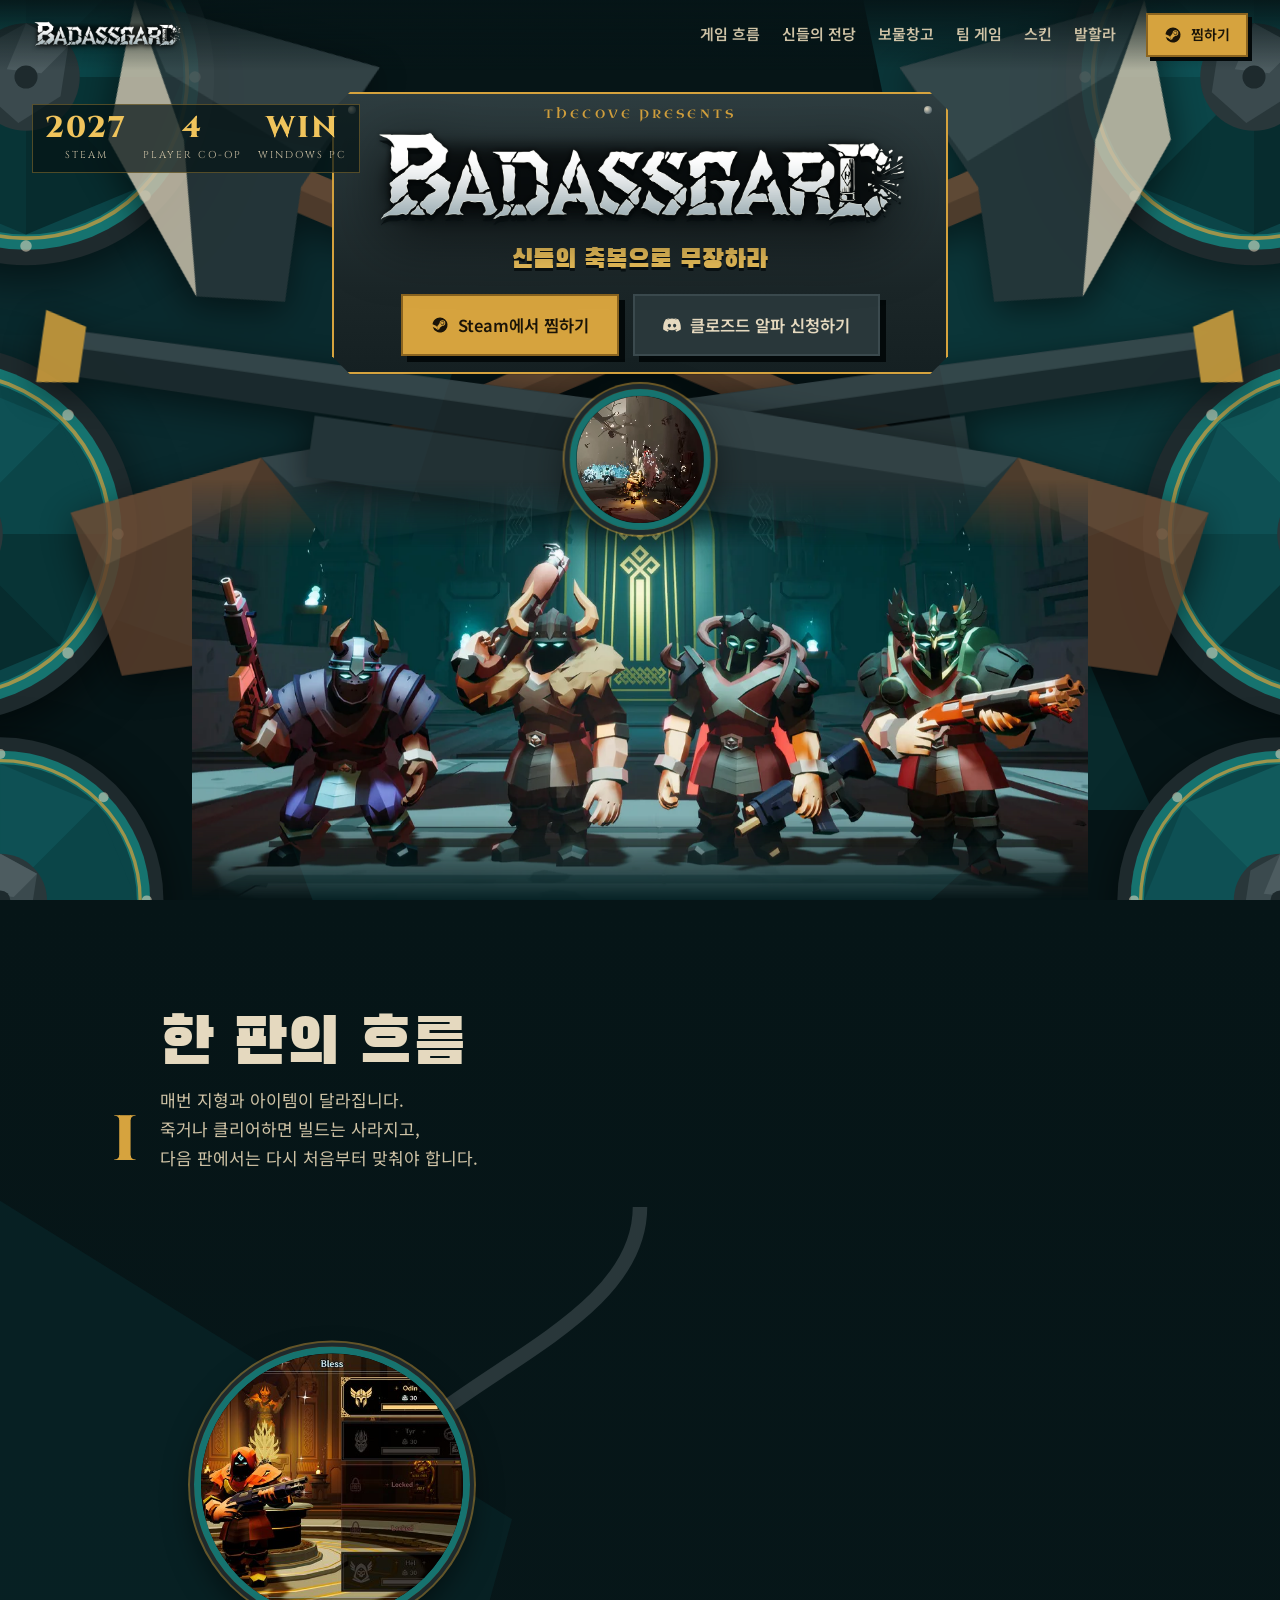
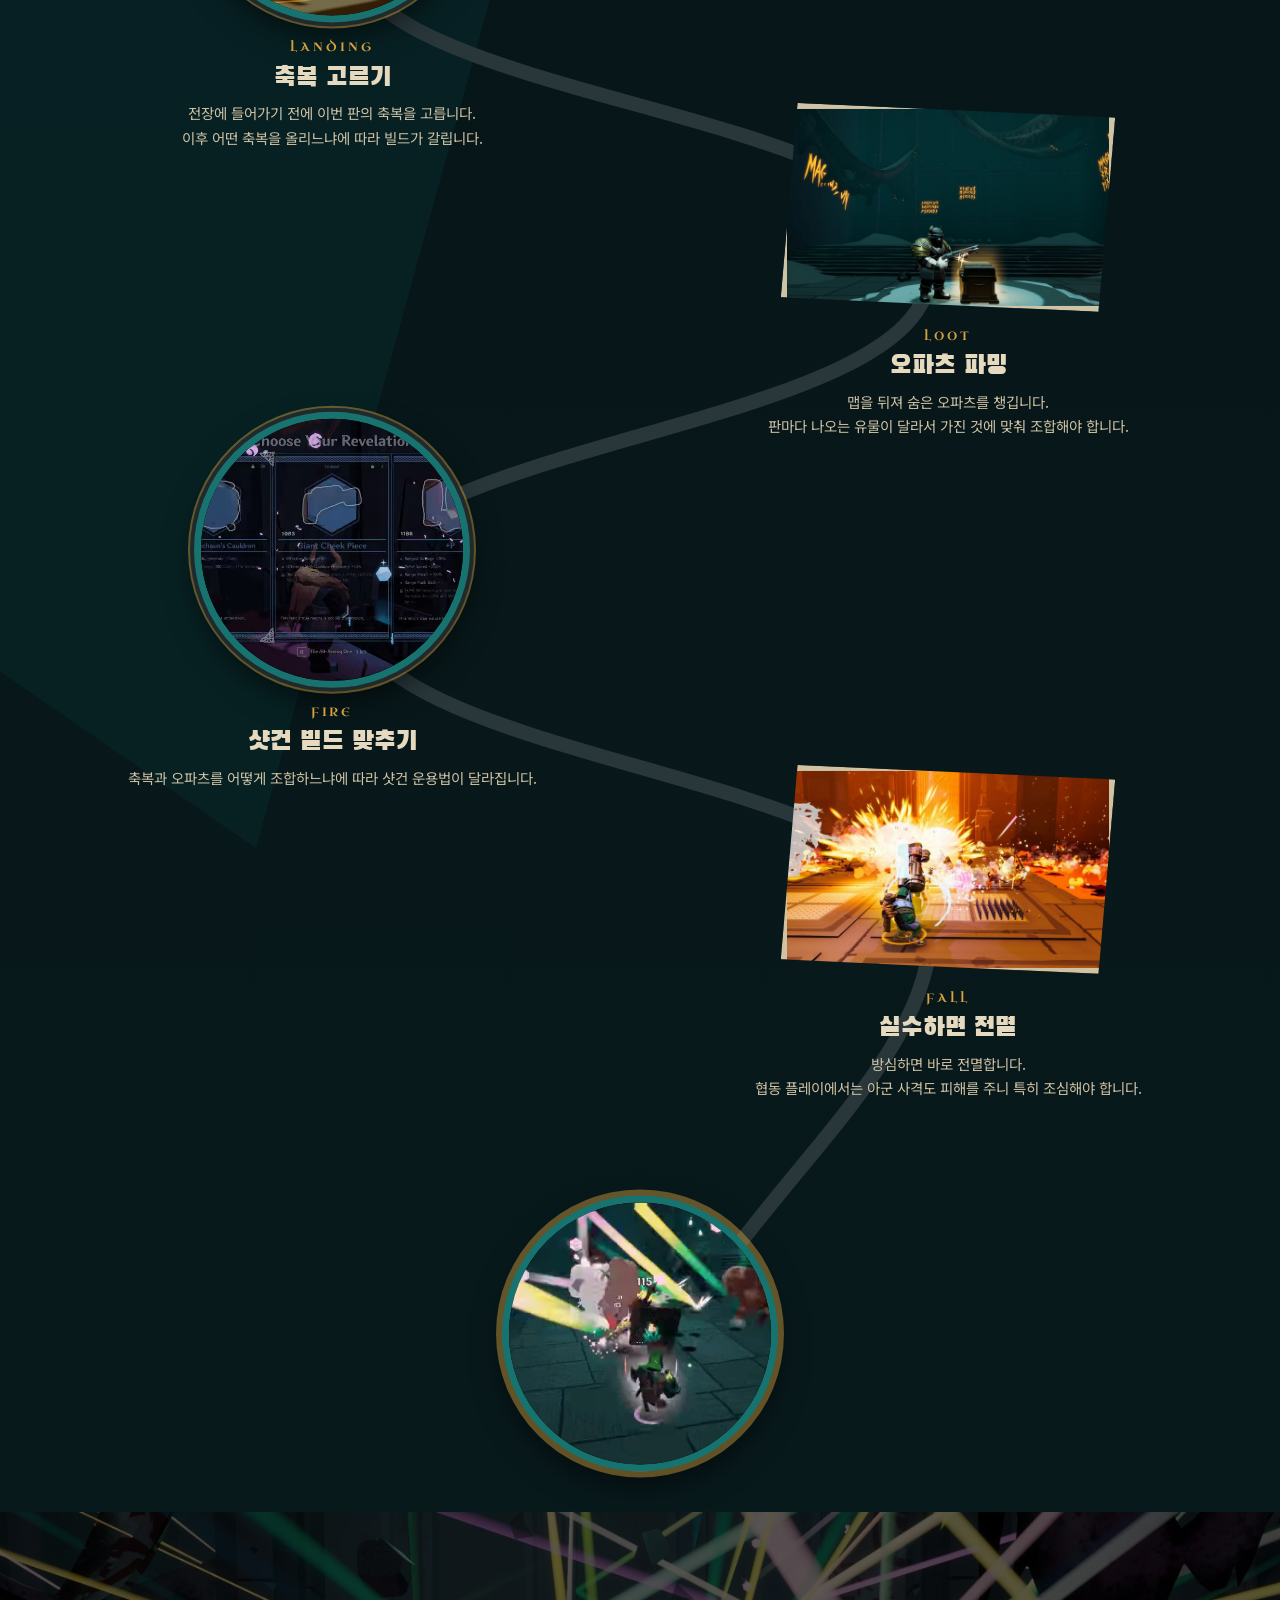
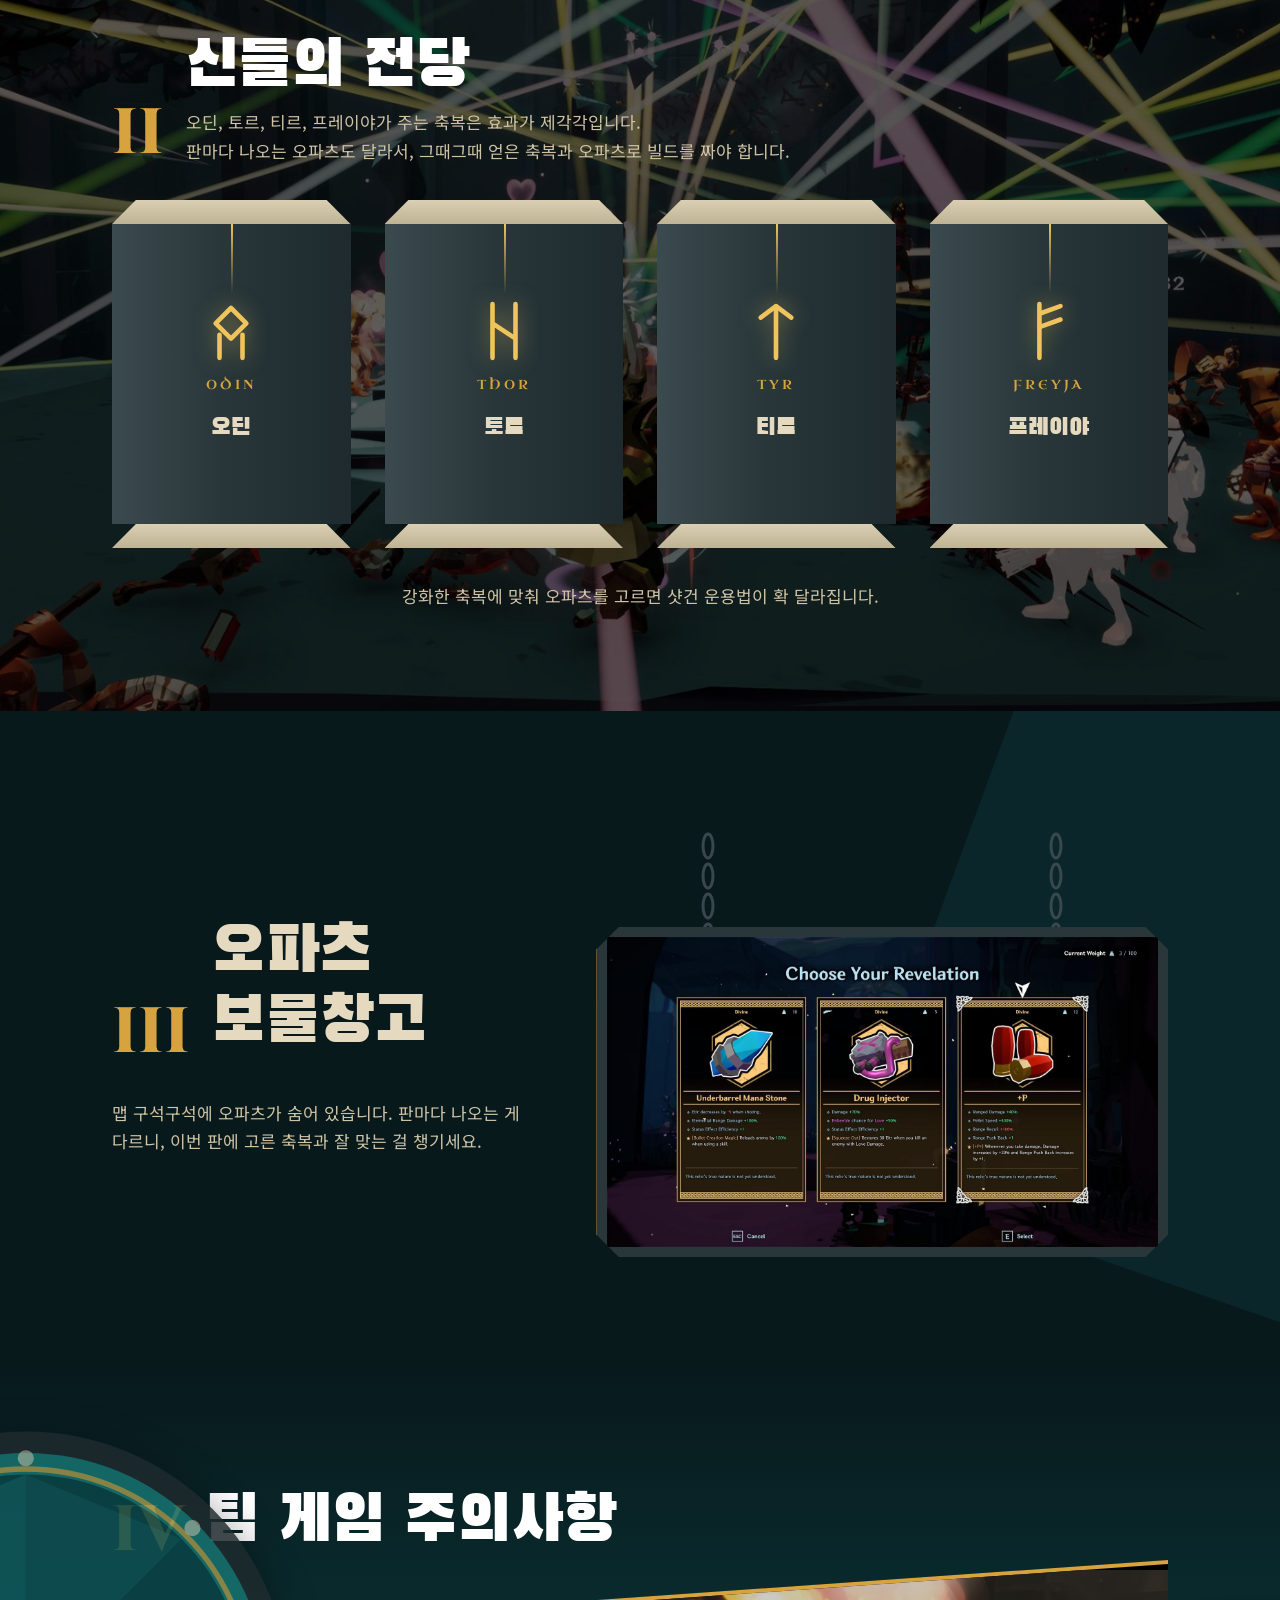
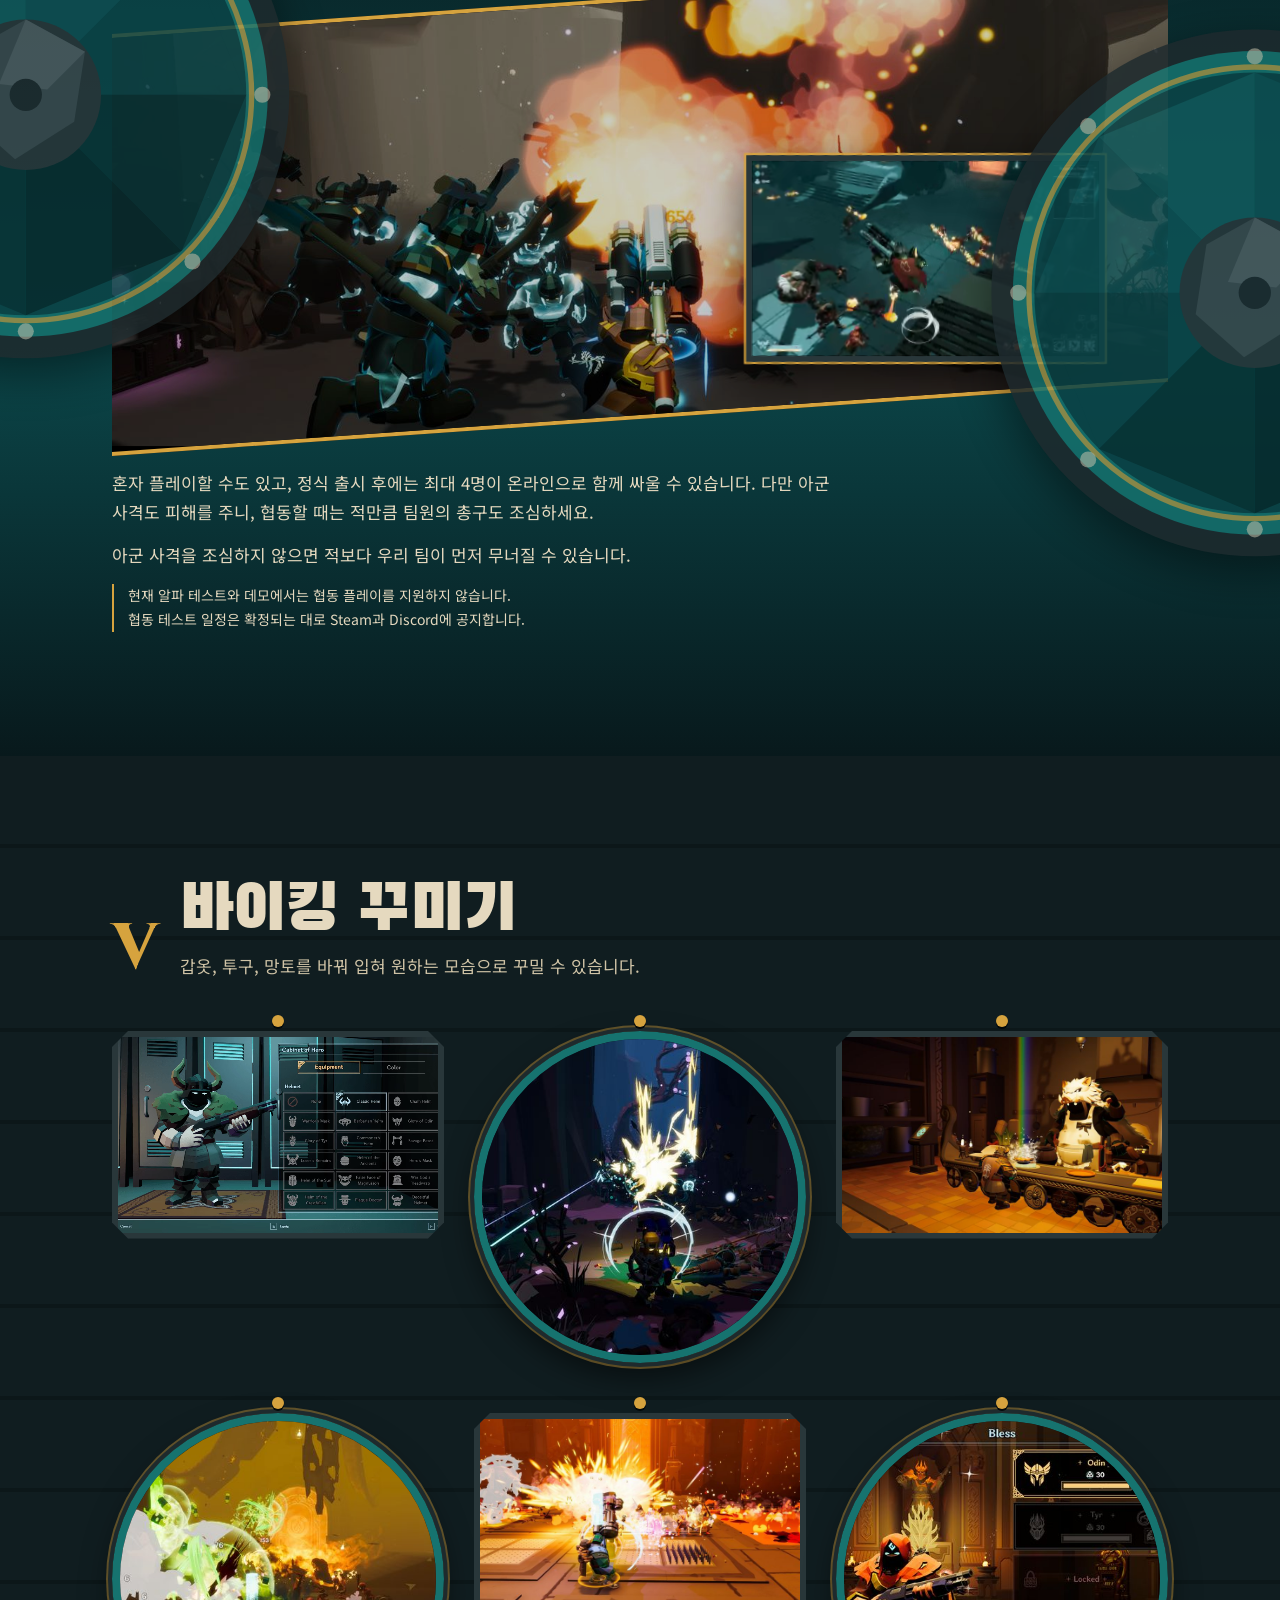
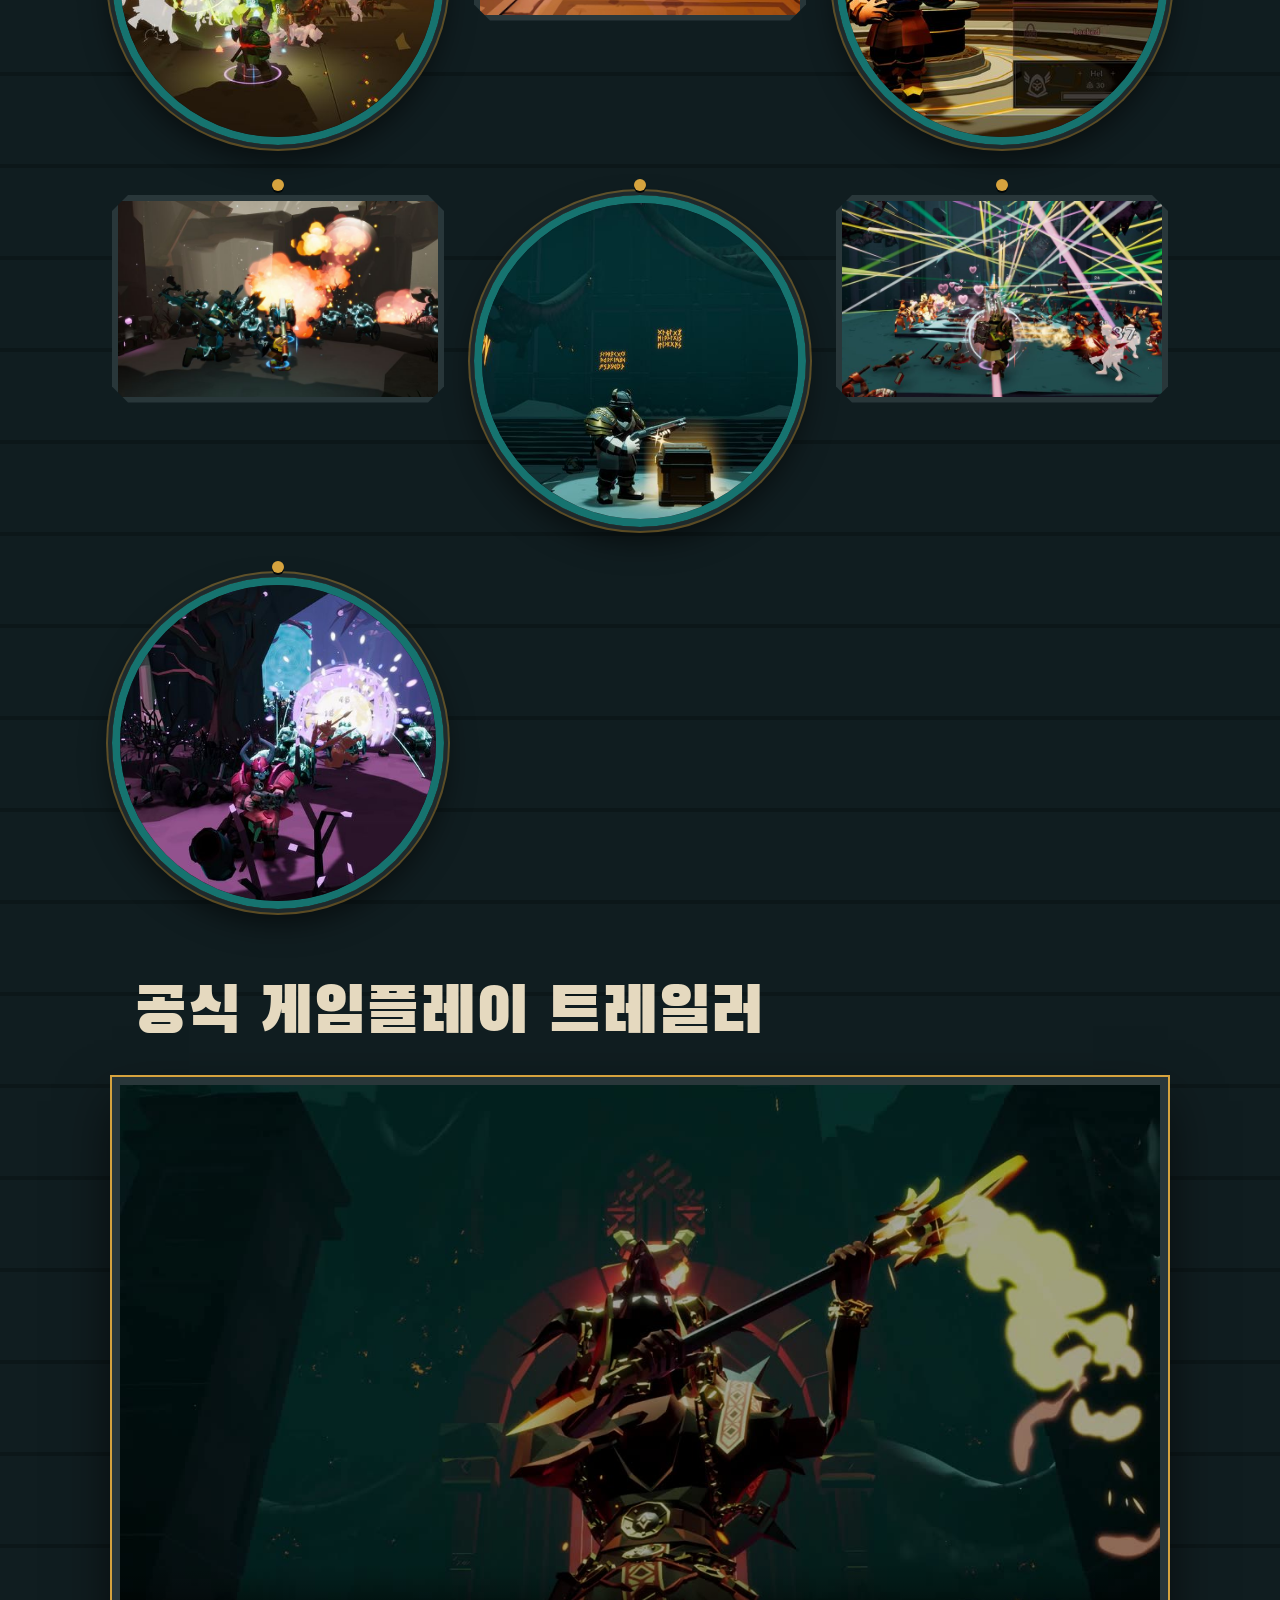
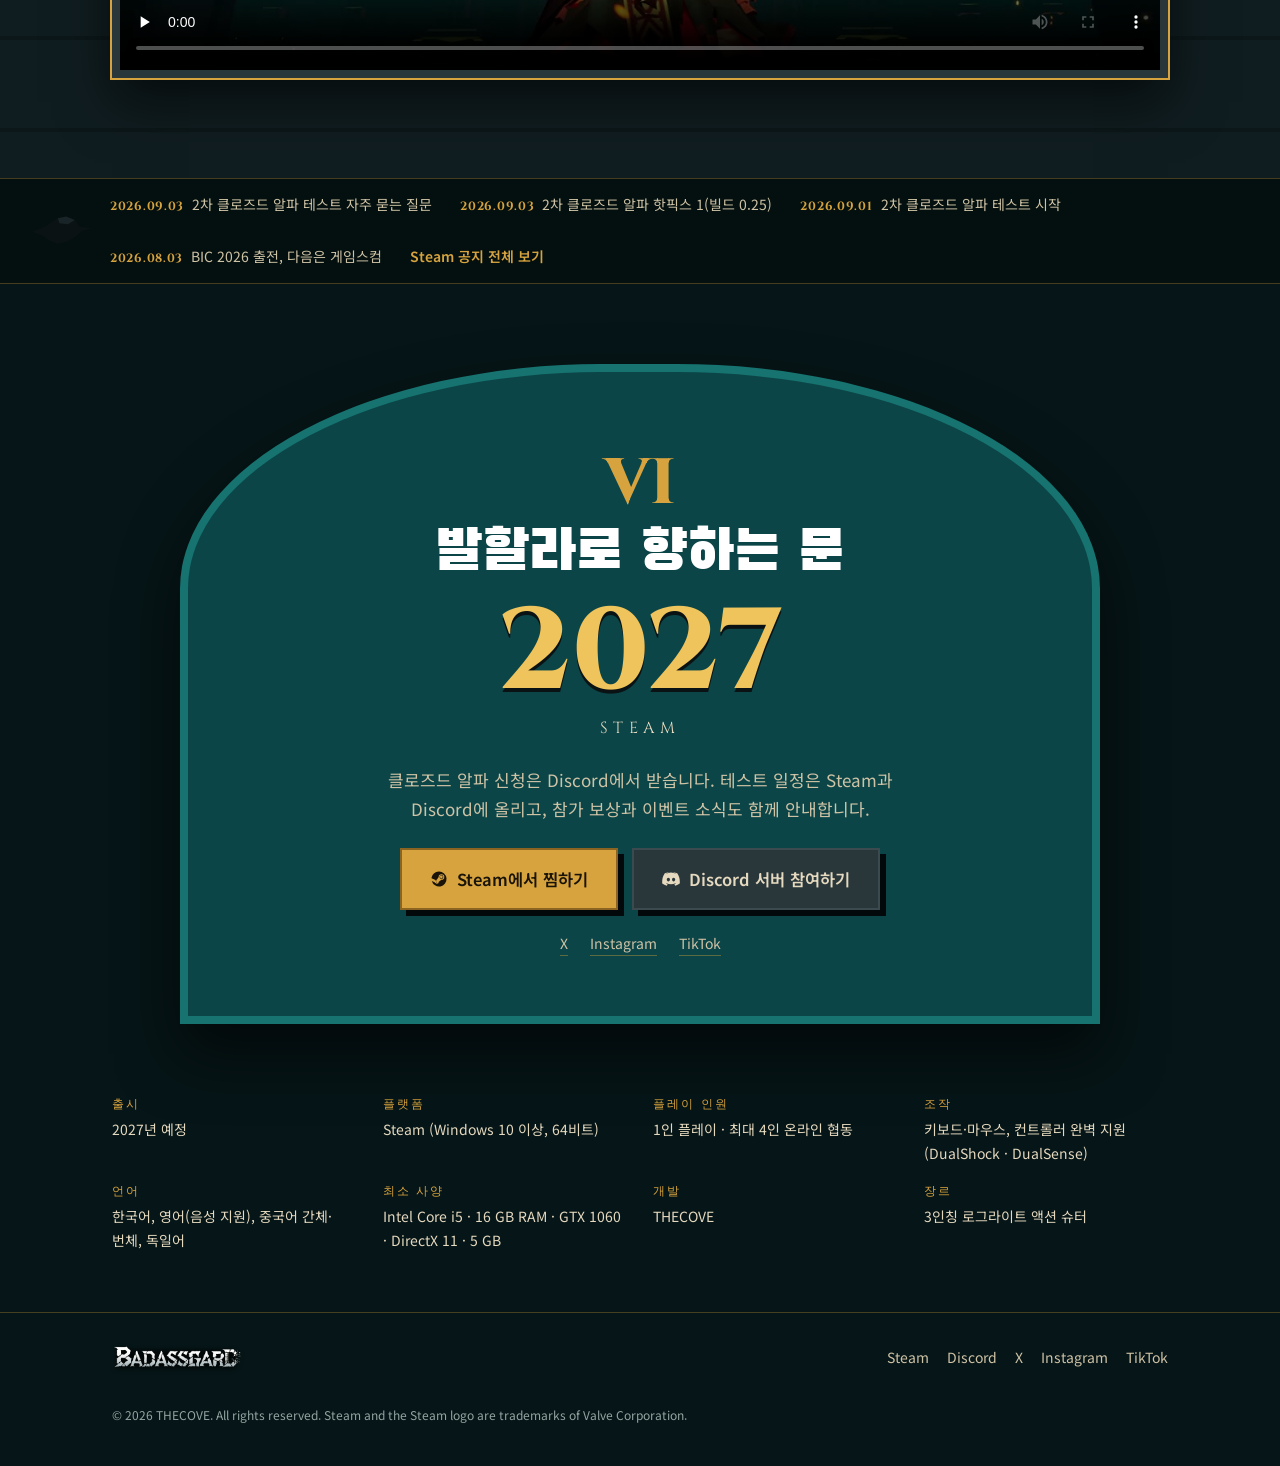
==== commit fc3120d8: "Use press kit logo, screenshots, clips and trailer" ====
--- a/index.html
+++ b/index.html
@@ -10,6 +10,8 @@
 <meta property="og:title" content="BADASSGARD | 배드애스가르드">
 <meta property="og:description" content="샷건을 든 바이킹이 신들의 축복으로 화력을 키워 나가는 3인칭 로그라이트 액션 슈터입니다. 최대 4명이 온라인으로 함께 싸울 수 있으며, 2027년 Steam에 출시될 예정입니다.">
 <meta property="og:image" content="https://badassgard.com/img/og-image.jpg">
+<meta property="og:image:width" content="1200">
+<meta property="og:image:height" content="630">
 <meta property="og:type" content="website">
 <meta property="og:url" content="https://badassgard.com/">
 <link rel="preconnect" href="https://fonts.googleapis.com">
@@ -96,7 +98,7 @@
 </svg>
 
 <header class="top" id="top">
-  <a class="brand" href="#hero">BADASSGARD</a>
+  <a class="brand" href="#hero"><img class="brand-logo" src="img/badassgard-logo.png" alt="BADASSGARD" width="1600" height="321"></a>
   <button class="burger" type="button" aria-label="메뉴" aria-expanded="false"><span></span><span></span><span></span></button>
   <nav class="menu" id="menu">
     <a href="#route">게임 흐름</a><a href="#temple">신들의 전당</a><a href="#vault">보물창고</a><a href="#court">팀 게임</a><a href="#forge">스킨</a><a href="#gate">발할라</a>
@@ -120,7 +122,7 @@
   </div>
   <div class="plate">
     <span class="plate-top">THECOVE PRESENTS</span>
-    <h1 class="title">BADASSGARD</h1>
+    <h1 class="title"><img src="img/badassgard-logo.png" alt="BADASSGARD" width="1600" height="321" fetchpriority="high"></h1>
     <p class="tag">신들의 축복으로 무장하라</p>
     <div class="cta">
       <a class="btn btn-gold big" href="https://store.steampowered.com/app/3415350/" target="_blank" rel="noopener"><svg class="ic"><use href="#ic-steam"/></svg>Steam에서 찜하기</a>
@@ -129,7 +131,7 @@
   </div>
   <div class="stage">
     <div class="boss-video" aria-hidden="true">
-      <video autoplay muted loop playsinline preload="metadata" poster="media/clip2.poster.avif"><source src="media/clip2.webm" type="video/webm"><source src="media/clip2.mp4" type="video/mp4"></video>
+      <video autoplay muted loop playsinline preload="metadata" poster="media/boss-loop.jpg"><source src="media/boss-loop.webm" type="video/webm"><source src="media/boss-loop.mp4" type="video/mp4"></video>
     </div>
     <picture class="warband">
       <source srcset="img/warband.webp" type="image/webp">
@@ -153,17 +155,17 @@
       <path class="rope-fg" id="ropeFg" d="M500 0 C500 140 220 180 220 330 S780 480 780 640 S220 800 220 960 S780 1120 780 1280 S500 1600 500 1800"/>
     </svg>
     <ol class="waypoints">
-      <li class="wp wp-1"><div class="win round"><img src="img/ss5-800.jpg" alt="신에게 축복을 받는 화면" width="800" height="450" loading="lazy"></div><div class="wp-text"><span class="lbl">LANDING</span><h3>축복 고르기</h3><p>전장에 들어가기 전에 이번 판의 축복을 고릅니다.<br>이후 어떤 축복을 올리느냐에 따라 빌드가 갈립니다.</p></div></li>
-      <li class="wp wp-2"><div class="win sail"><img src="img/ss3-800.jpg" alt="유물 오파츠 선택 화면" width="800" height="450" loading="lazy"></div><div class="wp-text"><span class="lbl">LOOT</span><h3>오파츠 파밍</h3><p>맵을 뒤져 숨은 오파츠를 챙깁니다.<br>판마다 나오는 유물이 달라서 가진 것에 맞춰 조합해야 합니다.</p></div></li>
-      <li class="wp wp-3"><div class="win round"><video autoplay muted loop playsinline preload="metadata" poster="media/clip3.poster.avif"><source src="media/clip3.webm" type="video/webm"><source src="media/clip3.mp4" type="video/mp4"></video></div><div class="wp-text"><span class="lbl">FIRE</span><h3>샷건 빌드 맞추기</h3><p>축복과 오파츠를 어떻게 조합하느냐에 따라 샷건 운용법이 달라집니다.</p></div></li>
-      <li class="wp wp-4"><div class="win sail"><img src="img/ss1-800.jpg" alt="대폭발 장면" width="800" height="450" loading="lazy"></div><div class="wp-text"><span class="lbl">FALL</span><h3>실수하면 전멸</h3><p>방심하면 바로 전멸합니다.<br>협동 플레이에서는 아군 사격도 피해를 주니 특히 조심해야 합니다.</p></div></li>
-      <li class="wp wp-5"><div class="win round"><video autoplay muted loop playsinline preload="metadata" poster="media/clip1.poster.avif"><source src="media/clip1.webm" type="video/webm"><source src="media/clip1.mp4" type="video/mp4"></video></div><div class="wp-text"><span class="lbl">RAID AGAIN</span><h3>다음 판 가기</h3><p>판이 끝나면 새 맵에서 다시 시작합니다. 다음 판에는 아예 다른 빌드를 노려 보세요.</p></div></li>
+      <li class="wp wp-1"><div class="win round"><img src="img/altar-800.jpg" alt="축복의 제단에서 오딘의 축복을 고르는 화면" width="800" height="450" loading="lazy"></div><div class="wp-text"><span class="lbl">LANDING</span><h3>축복 고르기</h3><p>전장에 들어가기 전에 이번 판의 축복을 고릅니다.<br>이후 어떤 축복을 올리느냐에 따라 빌드가 갈립니다.</p></div></li>
+      <li class="wp wp-2"><div class="win sail"><img src="img/chest-800.jpg" alt="던전에서 보물 상자를 발견한 장면" width="800" height="450" loading="lazy"></div><div class="wp-text"><span class="lbl">LOOT</span><h3>오파츠 파밍</h3><p>맵을 뒤져 숨은 오파츠를 챙깁니다.<br>판마다 나오는 유물이 달라서 가진 것에 맞춰 조합해야 합니다.</p></div></li>
+      <li class="wp wp-3"><div class="win round"><video autoplay muted loop playsinline preload="metadata" poster="media/Upgrade.jpg"><source src="media/Upgrade.webm" type="video/webm"><source src="media/Upgrade.mp4" type="video/mp4"></video></div><div class="wp-text"><span class="lbl">FIRE</span><h3>샷건 빌드 맞추기</h3><p>축복과 오파츠를 어떻게 조합하느냐에 따라 샷건 운용법이 달라집니다.</p></div></li>
+      <li class="wp wp-4"><div class="win sail"><img src="img/p03-800.jpg" alt="용암 위 전장의 대폭발" width="800" height="450" loading="lazy"></div><div class="wp-text"><span class="lbl">FALL</span><h3>실수하면 전멸</h3><p>방심하면 바로 전멸합니다.<br>협동 플레이에서는 아군 사격도 피해를 주니 특히 조심해야 합니다.</p></div></li>
+      <li class="wp wp-5"><div class="win round"><video autoplay muted loop playsinline preload="metadata" poster="media/Combat_04.jpg"><source src="media/Combat_04.webm" type="video/webm"><source src="media/Combat_04.mp4" type="video/mp4"></video></div><div class="wp-text"><span class="lbl">RAID AGAIN</span><h3>다음 판 가기</h3><p>판이 끝나면 새 맵에서 다시 시작합니다. 다음 판에는 아예 다른 빌드를 노려 보세요.</p></div></li>
     </ol>
   </div>
 </section>
 
 <section class="temple" id="temple">
-  <img class="temple-floor" src="img/ss2-1600.jpg" alt="" width="1600" height="900" loading="lazy">
+  <img class="temple-floor" src="img/p06-1600.jpg" alt="" width="1600" height="900" loading="lazy">
   <div class="wrap">
     <header class="sec-head light"><span class="roman">II</span><h2>신들의 전당</h2><p>오딘, 토르, 티르, 프레이야가 주는 축복은 효과가 제각각입니다.<br>판마다 나오는 오파츠도 달라서, 그때그때 얻은 축복과 오파츠로 빌드를 짜야 합니다.</p></header>
     <ul class="pillars">
@@ -186,7 +188,7 @@
     <div class="vault-door">
       <svg class="chains c1" aria-hidden="true"><rect width="100%" height="100%" fill="url(#chain)"/></svg>
       <svg class="chains c2" aria-hidden="true"><rect width="100%" height="100%" fill="url(#chain)"/></svg>
-      <div class="door"><img src="img/ss3-1600.jpg" alt="세 가지 오파츠 중 하나를 고르는 화면" width="1600" height="900" loading="lazy"></div>
+      <div class="door"><img src="img/items-1600.jpg" alt="세 가지 오파츠 중 하나를 고르는 화면" width="1600" height="900" loading="lazy"></div>
     </div>
   </div>
 </section>
@@ -197,8 +199,8 @@
   <div class="wrap court-in">
     <header class="sec-head light"><span class="roman">IV</span><h2>팀 게임 주의사항</h2></header>
     <div class="court-band">
-      <img src="img/ss8-1600.jpg" alt="적 무리 속 폭발" width="1600" height="900" loading="lazy">
-      <div class="court-clip"><video autoplay muted loop playsinline preload="metadata" poster="media/clip4.poster.avif"><source src="media/clip4.webm" type="video/webm"><source src="media/clip4.mp4" type="video/mp4"></video></div>
+      <img src="img/p02-1600.jpg" alt="적 무리 속 폭발" width="1600" height="900" loading="lazy">
+      <div class="court-clip"><video autoplay muted loop playsinline preload="metadata" poster="media/Combat_02.jpg"><source src="media/Combat_02.webm" type="video/webm"><source src="media/Combat_02.mp4" type="video/mp4"></video></div>
     </div>
     <div class="court-text">
       <p>혼자 플레이할 수도 있고, 정식 출시 후에는 최대 4명이 온라인으로 함께 싸울 수 있습니다. 다만 아군 사격도 피해를 주니, 협동할 때는 적만큼 팀원의 총구도 조심하세요.</p>
@@ -212,17 +214,21 @@
   <div class="wrap">
     <header class="sec-head"><span class="roman">V</span><h2>바이킹 꾸미기</h2><p>갑옷, 투구, 망토를 바꿔 입혀 원하는 모습으로 꾸밀 수 있습니다.</p></header>
     <div class="rack" id="grid">
-      <a class="mount round" href="img/ss4-1600.jpg" data-cap="샷건과 바이킹"><img src="img/ss4-800.jpg" alt="" width="800" height="450" loading="lazy"></a>
-      <a class="mount plate-w" href="img/ss7-1600.jpg" data-cap="곰 요리사의 주방"><img src="img/ss7-800.jpg" alt="" width="800" height="450" loading="lazy"></a>
-      <a class="mount round" href="img/ss9-1600.jpg" data-cap="번개 스킬"><img src="img/ss9-800.jpg" alt="" width="800" height="450" loading="lazy"></a>
-      <a class="mount plate-w" href="img/ss6-1600.jpg" data-cap="톱날과 불꽃"><img src="img/ss6-800.jpg" alt="" width="800" height="450" loading="lazy"></a>
-      <a class="mount round" href="img/ss2-1600.jpg" data-cap="광선이 쏟아지는 전장"><img src="img/ss2-800.jpg" alt="" width="800" height="450" loading="lazy"></a>
-      <a class="mount plate-w" href="img/ss1-1600.jpg" data-cap="화력 쇼"><img src="img/ss1-800.jpg" alt="" width="800" height="450" loading="lazy"></a>
-      <a class="mount round" href="img/ss5-1600.jpg" data-cap="신들의 축복"><img src="img/ss5-800.jpg" alt="" width="800" height="450" loading="lazy"></a>
-      <a class="mount plate-w" href="img/ss8-1600.jpg" data-cap="적 무리와 폭발"><img src="img/ss8-800.jpg" alt="" width="800" height="450" loading="lazy"></a>
-      <a class="mount round" href="img/ss3-1600.jpg" data-cap="오파츠 선택"><img src="img/ss3-800.jpg" alt="" width="800" height="450" loading="lazy"></a>
-    </div>
-    <p class="trailer-line"><a class="btn btn-iron" href="https://store.steampowered.com/app/3415350/" target="_blank" rel="noopener">Steam에서 트레일러 보기</a><span>전투 장면은 Steam 상점 페이지의 게임플레이 트레일러에서 볼 수 있습니다.</span></p>
+      <div class="mount plate-w mount-video"><video autoplay muted loop playsinline preload="metadata" poster="media/Cabinet.jpg"><source src="media/Cabinet.webm" type="video/webm"><source src="media/Cabinet.mp4" type="video/mp4"></video></div>
+      <a class="mount round" href="img/p04-1600.jpg" data-cap="어둠 속의 일격"><img src="img/p04-800.jpg" alt="" width="800" height="450" loading="lazy"></a>
+      <a class="mount plate-w" href="img/bifrost-1600.jpg" data-cap="비프로스트의 식탁"><img src="img/bifrost-800.jpg" alt="" width="800" height="450" loading="lazy"></a>
+      <a class="mount round" href="img/p05-1600.jpg" data-cap="유령 늑대"><img src="img/p05-800.jpg" alt="" width="800" height="450" loading="lazy"></a>
+      <a class="mount plate-w" href="img/p03-1600.jpg" data-cap="용암 위의 폭발"><img src="img/p03-800.jpg" alt="" width="800" height="450" loading="lazy"></a>
+      <a class="mount round" href="img/altar-1600.jpg" data-cap="축복의 제단"><img src="img/altar-800.jpg" alt="" width="800" height="450" loading="lazy"></a>
+      <a class="mount plate-w" href="img/p02-1600.jpg" data-cap="적 무리와 폭발"><img src="img/p02-800.jpg" alt="" width="800" height="450" loading="lazy"></a>
+      <a class="mount round" href="img/chest-1600.jpg" data-cap="보물 상자 발견"><img src="img/chest-800.jpg" alt="" width="800" height="450" loading="lazy"></a>
+      <a class="mount plate-w" href="img/p06-1600.jpg" data-cap="광선이 쏟아지는 전장"><img src="img/p06-800.jpg" alt="" width="800" height="450" loading="lazy"></a>
+      <a class="mount round" href="img/p01-1600.jpg" data-cap="보랏빛 숲의 전투"><img src="img/p01-800.jpg" alt="" width="800" height="450" loading="lazy"></a>
+    </div>
+    <div class="trailer">
+      <header class="sec-head"><span class="roman">&nbsp;</span><h2>공식 게임플레이 트레일러</h2></header>
+      <div class="trailer-frame"><video controls preload="none" playsinline poster="media/trailer-poster.jpg"><source src="media/badassgard-trailer-720.webm" type="video/webm"><source src="media/badassgard-trailer-720.mp4" type="video/mp4"></video></div>
+    </div>
   </div>
 </section>
 
@@ -270,9 +276,8 @@
 </section>
 
 <footer class="foot">
-  <div class="wrap partners"><a class="partner" href="https://redbrickhouse.gg/" target="_blank" rel="noopener"><img class="p-logo" src="img/rbh-logo.svg" alt="RED BRICK HOUSE" width="228" height="66"><span class="p-cap">퍼블리셔 · 레드브릭하우스</span></a><span class="p-sep" aria-hidden="true"></span><div class="partner"><img class="p-dev-logo" src="img/thecove-logo.png" alt="THECOVE"><span class="p-cap">개발사 · THECOVE</span></div></div>
   <div class="wrap foot-in">
-    <span class="brand">BADASSGARD</span>
+    <img class="brand-logo" src="img/badassgard-logo.png" alt="BADASSGARD" width="1600" height="321" loading="lazy">
     <nav class="foot-links">
       <a href="https://store.steampowered.com/app/3415350/" target="_blank" rel="noopener">Steam</a>
       <a href="https://discord.gg/xqB3WnmH76" target="_blank" rel="noopener">Discord</a>
--- a/style.css
+++ b/style.css
@@ -35,7 +35,8 @@
 /* top */
 .top{position:fixed;inset:0 0 auto 0;z-index:40;height:70px;display:flex;align-items:center;justify-content:space-between;padding:0 32px;background:linear-gradient(rgba(6,21,23,.92),rgba(6,21,23,0));transition:background .3s}
 .top.scrolled{background:rgba(6,21,23,.96);border-bottom:1px solid rgba(214,163,62,.25)}
-.brand{font-family:var(--title);font-weight:900;font-size:28px;letter-spacing:-.02em;color:var(--bone);text-shadow:0 2px 0 #03090a}
+.brand{font-family:var(--title);font-weight:900;font-size:28px;letter-spacing:-.02em;color:var(--bone);text-shadow:0 2px 0 #03090a;display:inline-flex;align-items:center}
+.brand-logo{height:30px;width:auto;filter:drop-shadow(0 2px 2px rgba(0,0,0,.6))}
 .menu{display:flex;align-items:center;gap:22px}
 .menu a{font-weight:600;font-size:15px;color:var(--bone2);padding:4px 0;border-bottom:2px solid transparent}
 .menu a:hover{color:var(--gold2);border-bottom-color:var(--gold)}
@@ -65,17 +66,17 @@
 .a2{transform:translate(-50%,-50%) rotate(22deg) scaleX(-1)}
 .g1{transform:translate(-50%,-50%) rotate(-8deg) translateY(150px);width:86%}
 .g2{transform:translate(-50%,-50%) rotate(8deg) translateY(150px) scaleX(-1);width:86%}
-.plate{position:relative;z-index:5;text-align:center;padding:12px 40px 18px;max-width:min(60vw,820px);background:linear-gradient(#2e3d40,#1b2628 70%,#152022);border:2px solid var(--gold);outline:1px solid rgba(214,163,62,.35);outline-offset:6px;
+.plate{position:relative;z-index:5;text-align:center;padding:10px 36px 16px;max-width:min(60vw,820px);background:linear-gradient(#2e3d40,#1b2628 70%,#152022);border:2px solid var(--gold);outline:1px solid rgba(214,163,62,.35);outline-offset:6px;
   clip-path:polygon(18px 0,calc(100% - 18px) 0,100% 18px,100% calc(100% - 18px),calc(100% - 18px) 100%,18px 100%,0 calc(100% - 18px),0 18px);box-shadow:0 20px 50px rgba(0,0,0,.6)}
 .plate::before,.plate::after{content:"";position:absolute;top:12px;width:8px;height:8px;border-radius:50%;background:radial-gradient(circle at 35% 35%,#e5d9bf,#6d7a7d 60%,#29373a)}
 .plate::before{left:14px;box-shadow:0 calc(100% + 0px) 0 0 transparent}
 .plate::after{right:14px}
 .plate-top{display:block;font-family:var(--lbl);font-size:12px;letter-spacing:.26em;color:var(--gold);margin-bottom:2px}
-.title{font-family:var(--title);font-weight:900;font-size:clamp(50px,6.8vw,100px);letter-spacing:-.02em;line-height:.95;color:var(--bone);
-  text-shadow:0 4px 0 #0a1214,0 14px 30px rgba(0,0,0,.6)}
+.title{margin:2px 0 0}
+.title img{display:block;width:min(46vw,540px);height:auto;margin:0 auto;filter:drop-shadow(0 6px 0 #0a1214) drop-shadow(0 14px 30px rgba(0,0,0,.6))}
 .tag{font-family:var(--ko);font-size:clamp(17px,2vw,26px);color:var(--gold2);margin:4px 0 12px;text-shadow:0 3px 0 #0a1214}
 .cta{display:flex;gap:14px;justify-content:center;flex-wrap:wrap}
-.stage{position:relative;z-index:6;width:min(70vw,1010px);margin:14px auto 0}
+.stage{position:relative;z-index:6;width:min(70vw,1010px);margin:calc(0.7*clamp(120px,11vw,220px)) auto 0}
 .warband{position:relative;display:block;width:100%;margin:0;animation:rise .55s .1s ease-out both}
 .warband img{width:100%}
 @keyframes rise{from{transform:translateY(24px);opacity:0}to{transform:none;opacity:1}}
@@ -167,7 +168,12 @@
 .mount.round img{aspect-ratio:1;border-radius:50%;border:8px solid var(--bronze);outline:4px solid var(--iron2);box-shadow:0 0 0 6px rgba(214,163,62,.4),0 14px 30px rgba(0,0,0,.55)}
 .mount.plate-w img{aspect-ratio:16/10;border:6px solid var(--iron);outline:2px solid var(--gold);clip-path:polygon(16px 0,calc(100% - 16px) 0,100% 16px,100% calc(100% - 16px),calc(100% - 16px) 100%,16px 100%,0 calc(100% - 16px),0 16px)}
 .mount:hover img{transform:translateY(-4px)}
-.trailer-line{display:flex;align-items:center;gap:16px;flex-wrap:wrap;margin:36px 0 0;font-size:14px;color:var(--muted)}
+.mount-video video{width:100%;aspect-ratio:16/10;object-fit:cover;border:6px solid var(--iron);outline:2px solid var(--gold);clip-path:polygon(16px 0,calc(100% - 16px) 0,100% 16px,100% calc(100% - 16px),calc(100% - 16px) 100%,16px 100%,0 calc(100% - 16px),0 16px);background:#000}
+.trailer{margin-top:70px}
+.trailer .sec-head{margin-bottom:22px}
+.trailer .roman{visibility:hidden;width:0}
+.trailer-frame{border:8px solid var(--iron);outline:2px solid var(--gold);background:#000;box-shadow:0 24px 50px rgba(0,0,0,.6)}
+.trailer-frame video{display:block;width:100%;aspect-ratio:16/9}
 
 /* gate */
 .gate{position:relative;padding:0 0 60px;background:var(--navy)}
@@ -200,16 +206,8 @@
 .spec dt{font-family:var(--lbl);font-size:12px;letter-spacing:.18em;color:var(--gold)}
 .spec dd{margin:3px 0 0;font-size:14px;color:var(--bone)}
 .foot{border-top:1px solid rgba(214,163,62,.3);padding:32px 0 40px}
-.partners{display:flex;align-items:center;justify-content:center;gap:26px;padding:0 32px 30px;margin-bottom:30px;border-bottom:1px solid rgba(214,163,62,.2)}
-.p-logo{height:40px;width:auto}
-.p-sep{width:1px;height:56px;background:rgba(229,217,191,.3)}
-.p-dev-logo{height:48px;width:auto;border-radius:6px}
-.partner{display:flex;flex-direction:column;align-items:center;gap:9px;text-decoration:none}
-.p-cap{font-family:var(--sans);font-size:11.5px;letter-spacing:0;color:var(--muted);white-space:nowrap}
-.p-dev{font-family:var(--num);font-weight:700;font-size:17px;letter-spacing:.22em;color:var(--bone)}
-@media (max-width:600px){.partners{gap:18px;padding:0 20px 24px}.p-logo{height:32px}.p-dev{font-size:14px;letter-spacing:.16em}.p-dev-logo{height:40px}}
 .foot-in{display:flex;align-items:center;gap:24px;flex-wrap:wrap}
-.foot .brand{font-size:22px}
+.foot .brand-logo{height:26px}
 .foot-links{display:flex;gap:18px;font-size:14px;color:var(--bone2);margin-left:auto}
 .foot-links a:hover{color:var(--gold2)}
 .legal{width:100%;margin:10px 0 0;font-size:12px;color:var(--muted)}
@@ -242,7 +240,8 @@
   .s1{left:-34vw;top:-20vw}.s2{right:-34vw;top:-20vw}.s3,.s4{display:none}.s5,.s6{width:64vw;height:64vw}.s5{left:-30vw;bottom:-34vw}.s6{right:-30vw;bottom:-34vw}
   .crossed{width:150vw;top:6%;opacity:.45}
   .plate{margin:0 16px;padding:16px 18px 20px;max-width:none}
-  .title{font-size:clamp(38px,11.5vw,72px)}
+  .title img{width:82vw}
+  .brand-logo{height:24px}
   .cta{flex-direction:column}
   .cta .btn{justify-content:center}
 
@@ -282,5 +281,3 @@
   .foot-links{margin-left:0;flex-wrap:wrap}
 }
 @media (max-width:560px){.rack{grid-template-columns:1fr}.spec dl{grid-template-columns:1fr}.pillars{gap:12px}.shaft b{font-size:20px}}
-
-@media (max-width:600px){.partners{flex-direction:column;gap:14px}.p-sep{width:64px;height:1px}.p-cap{white-space:normal;text-align:center}}
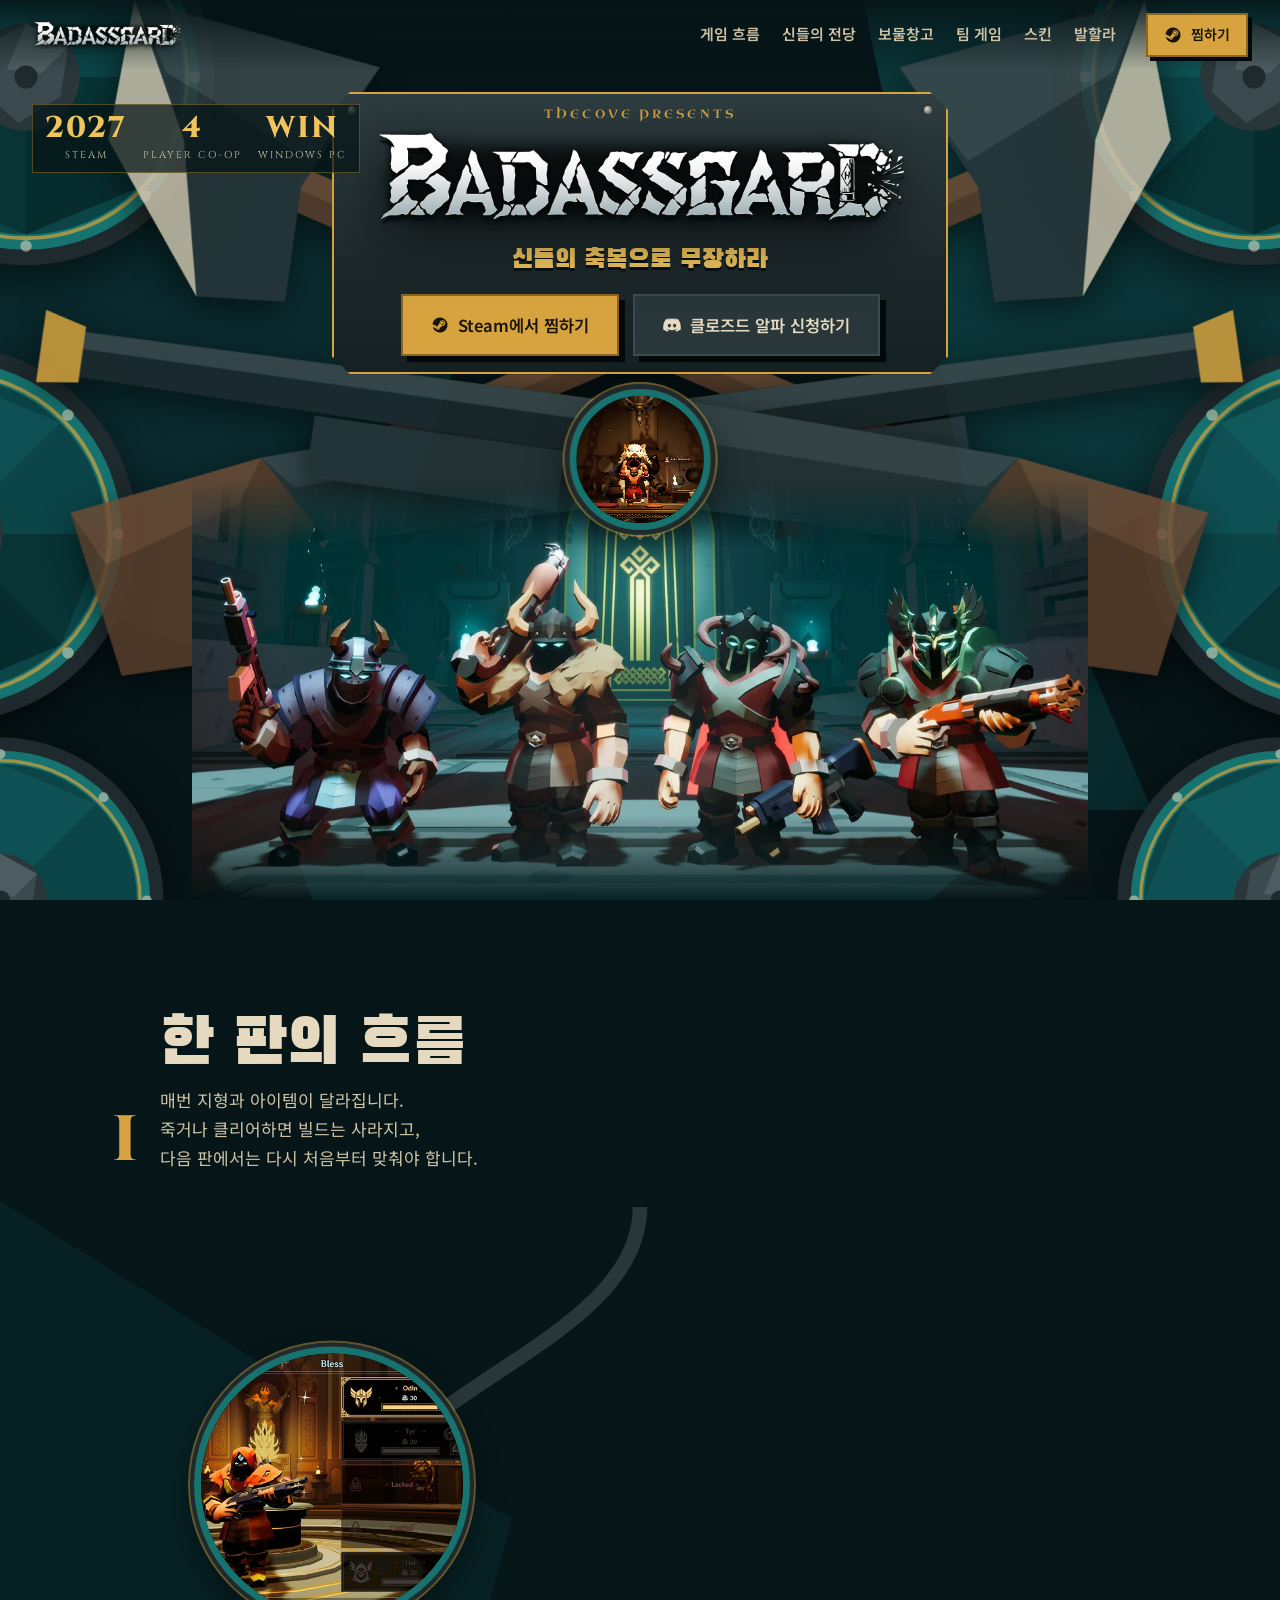
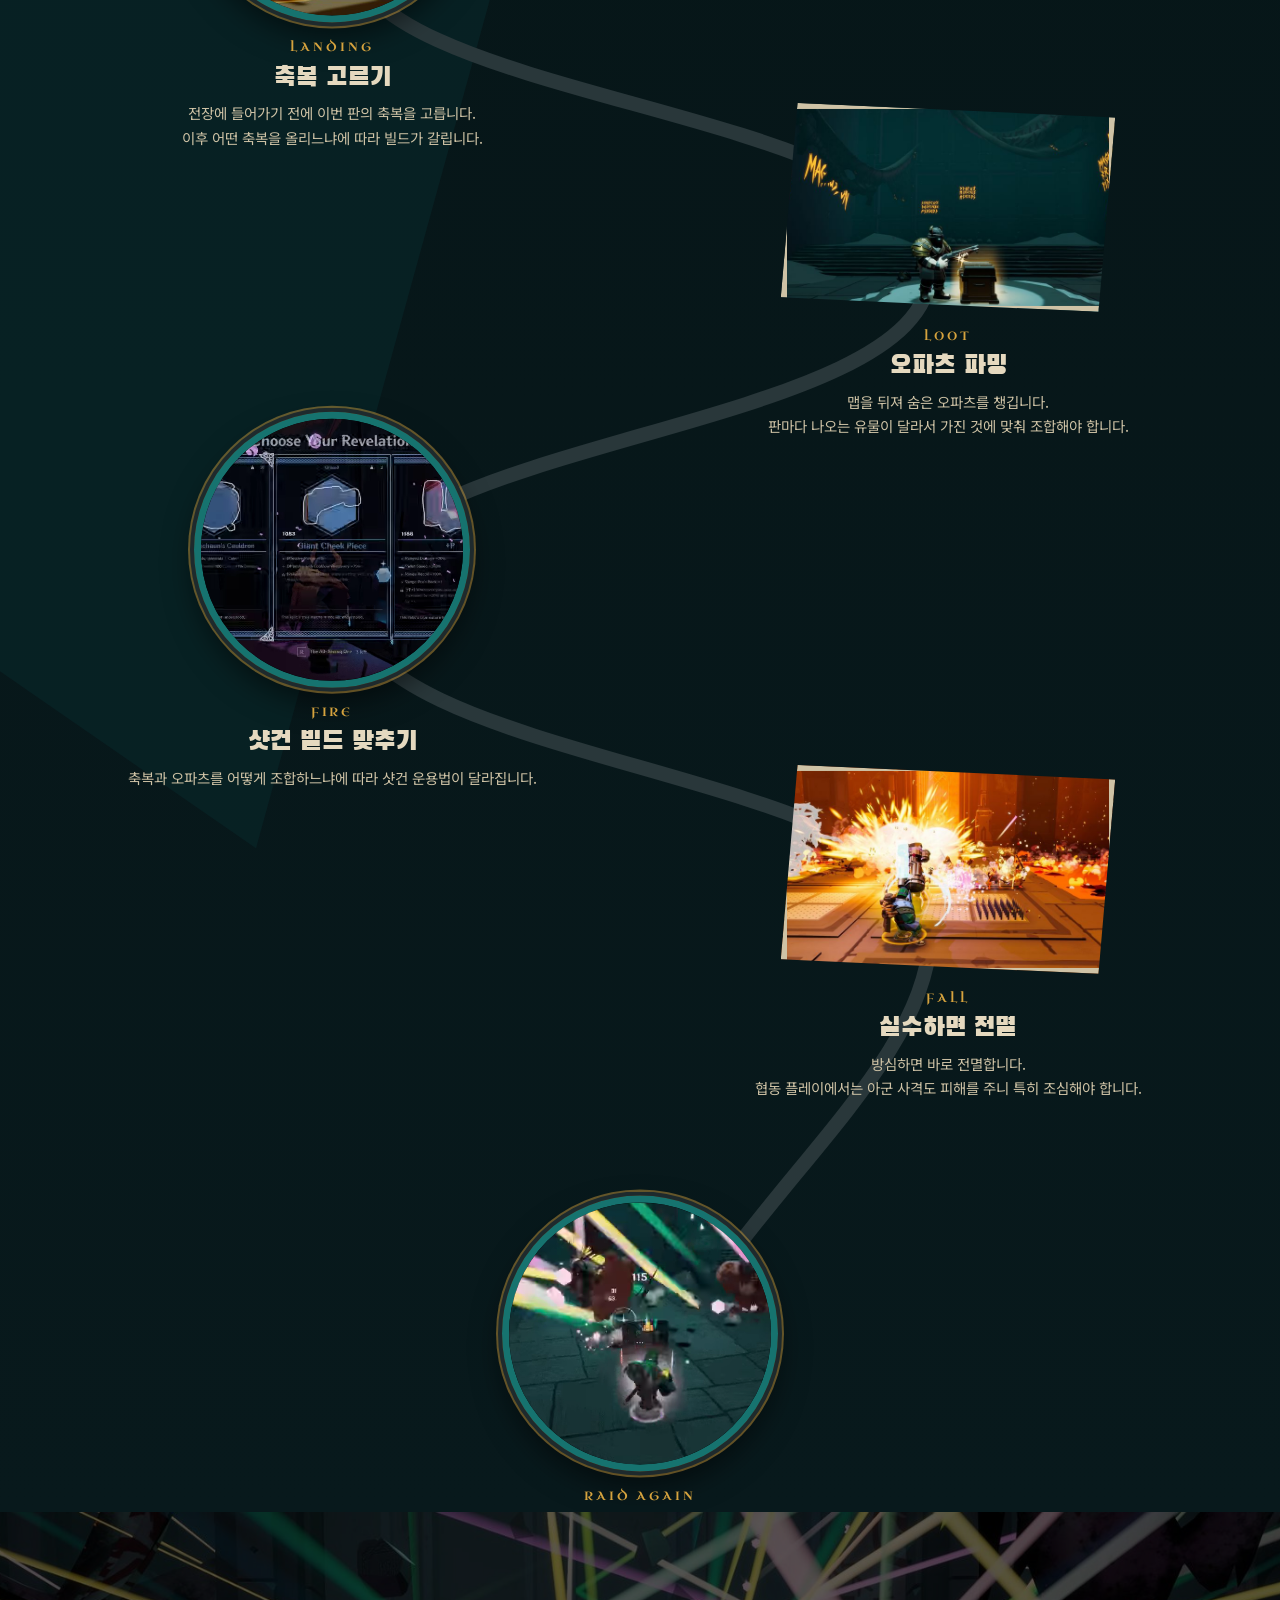
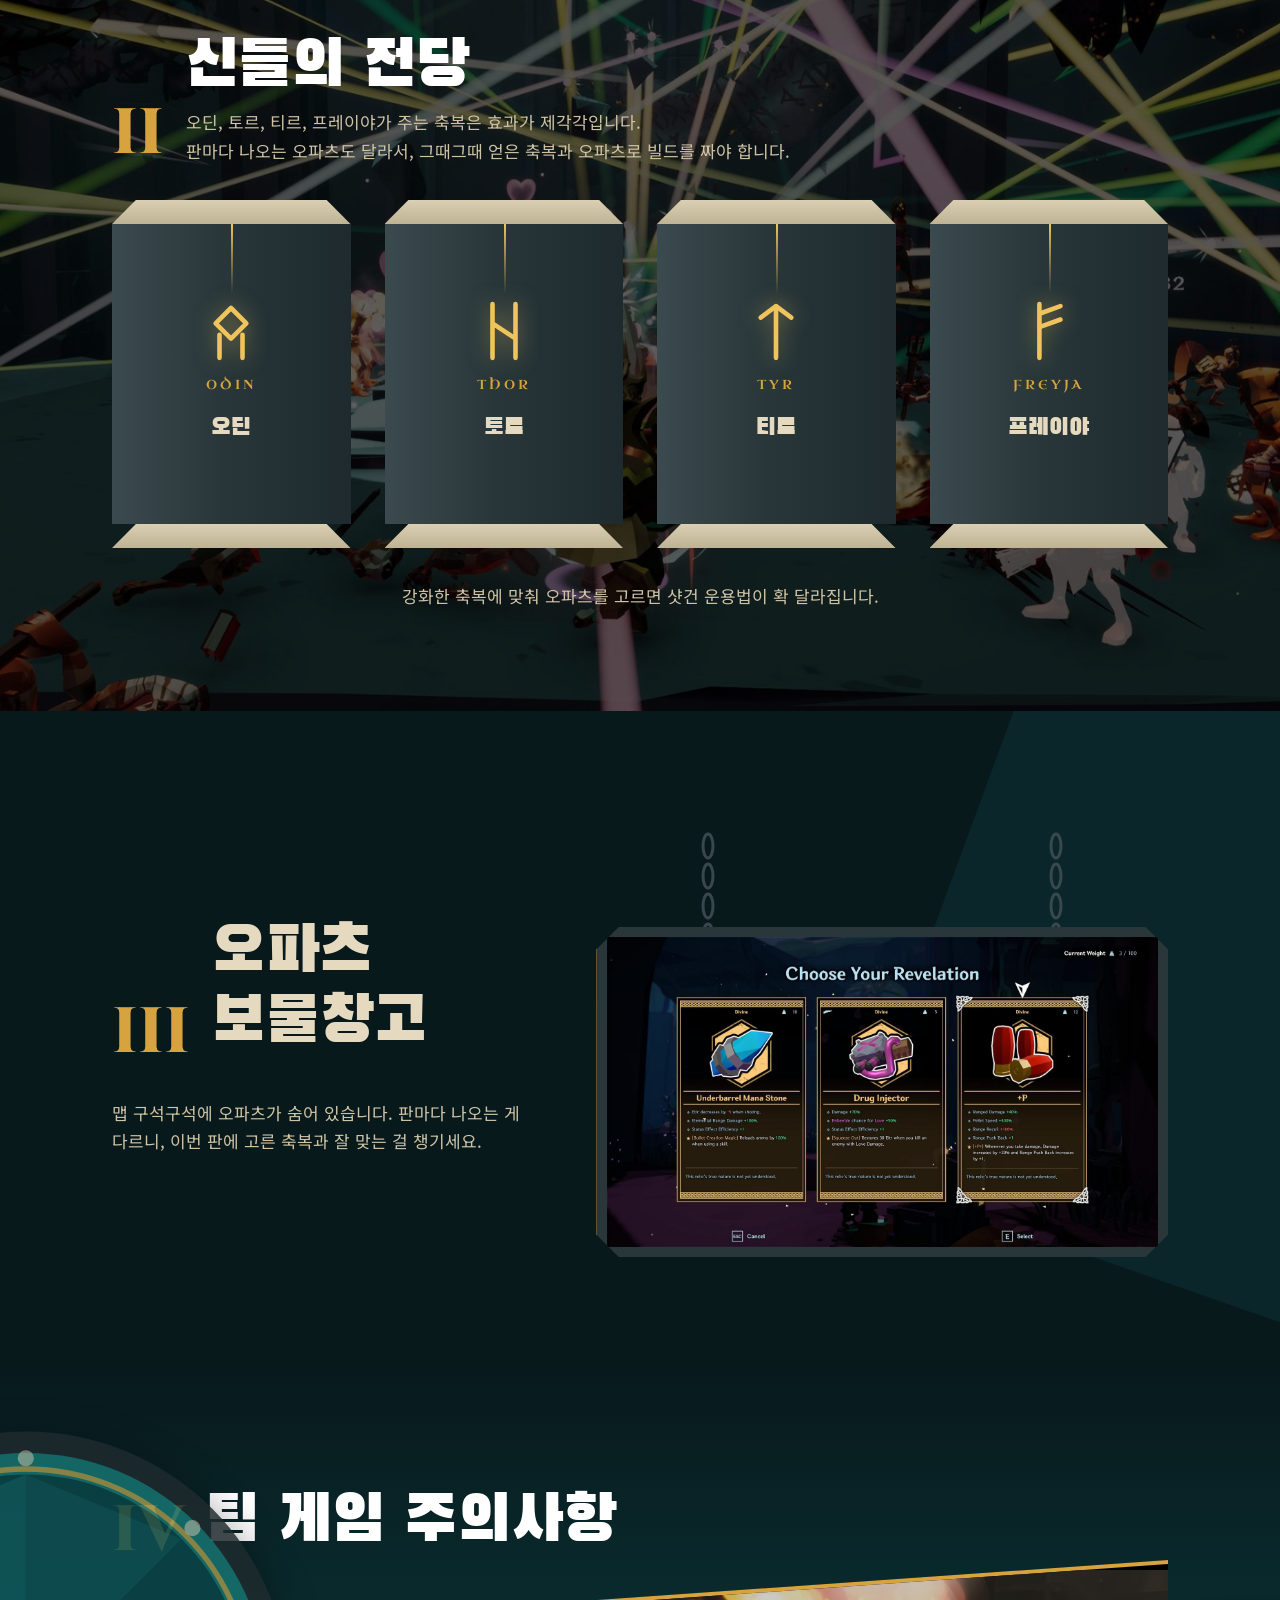
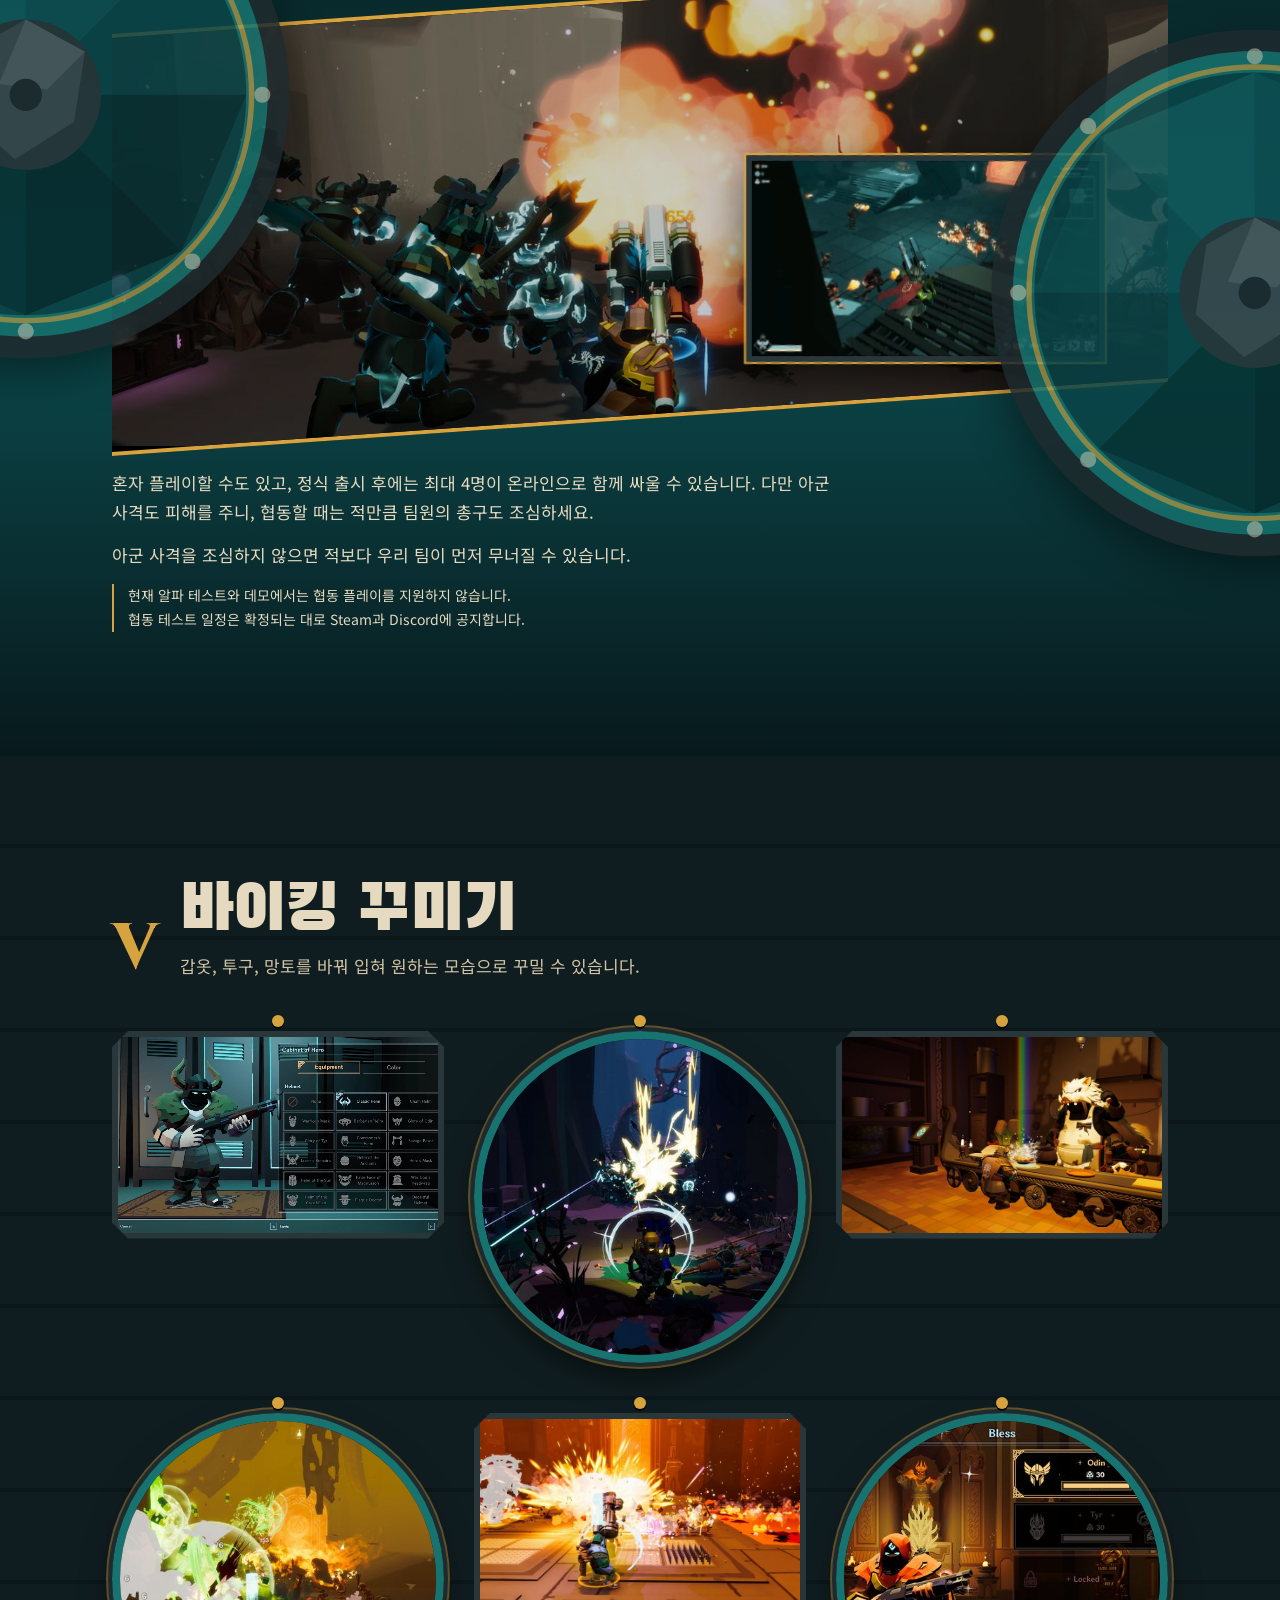
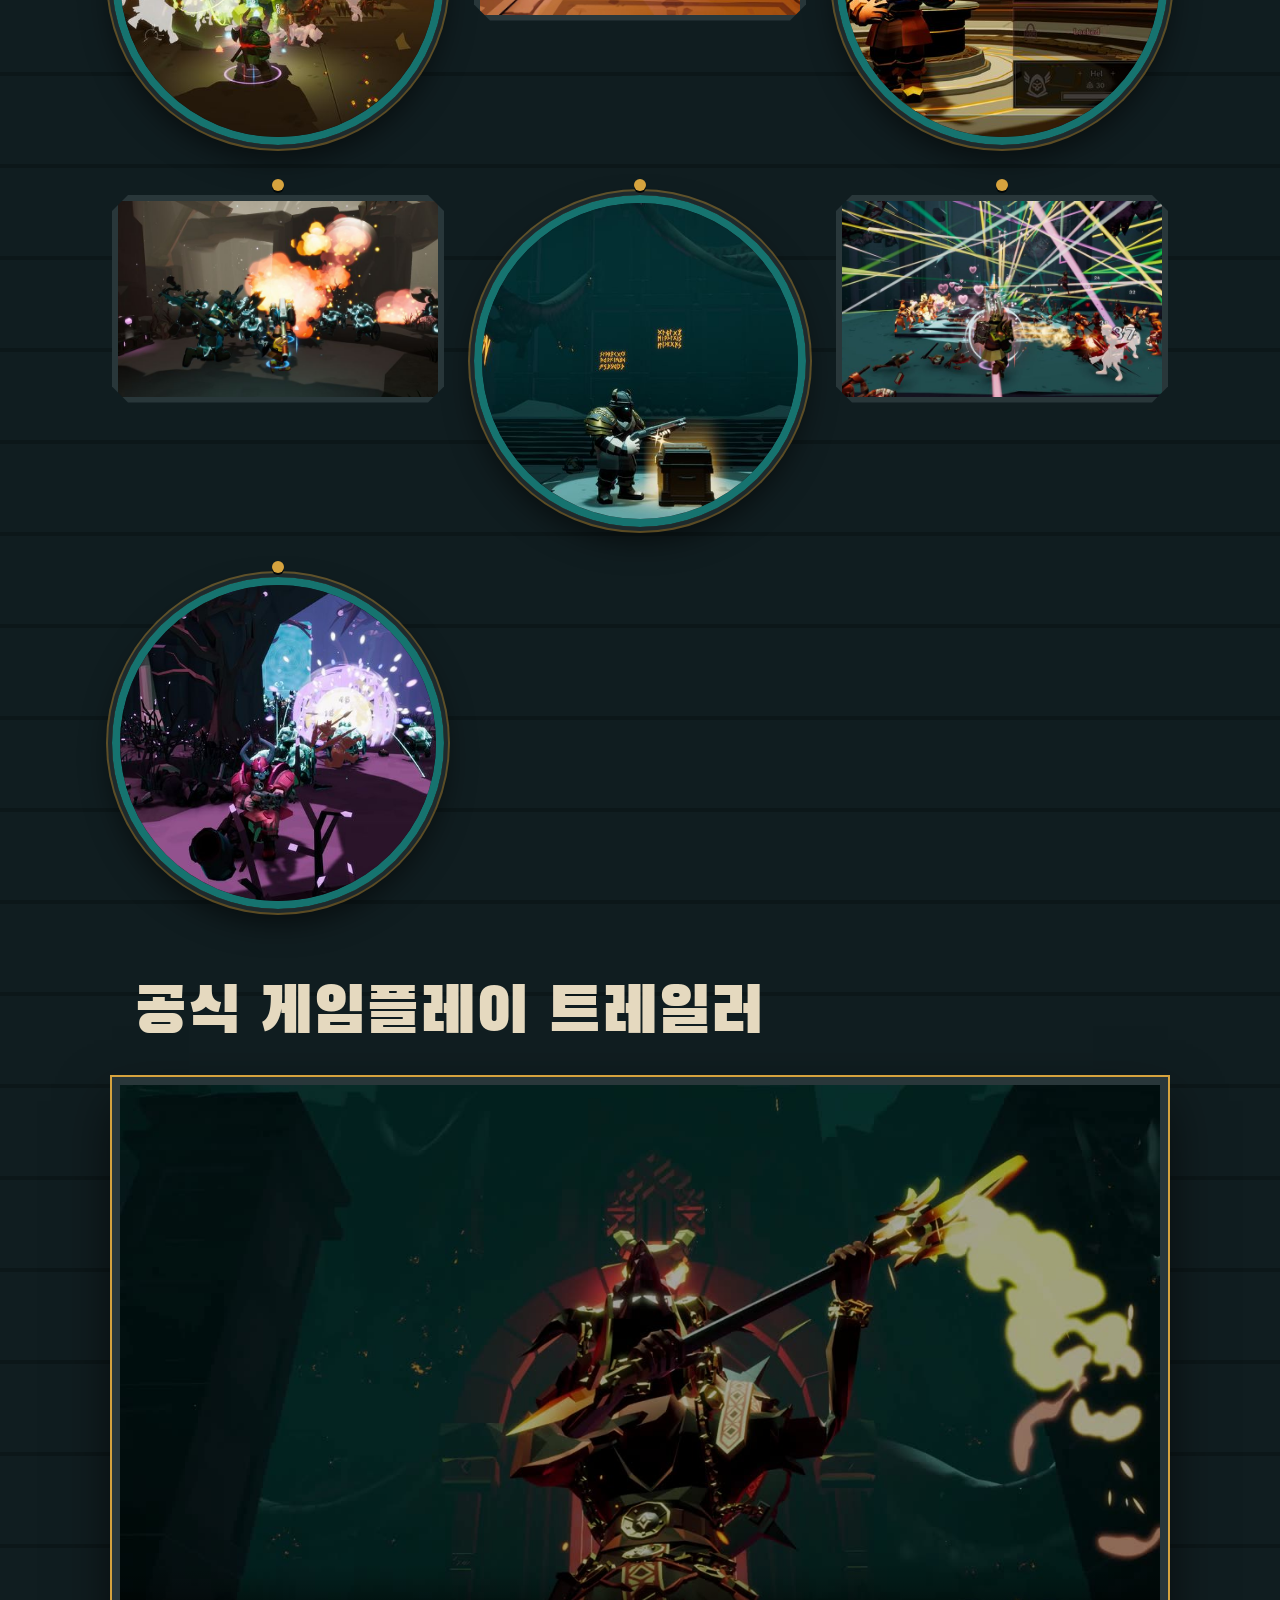
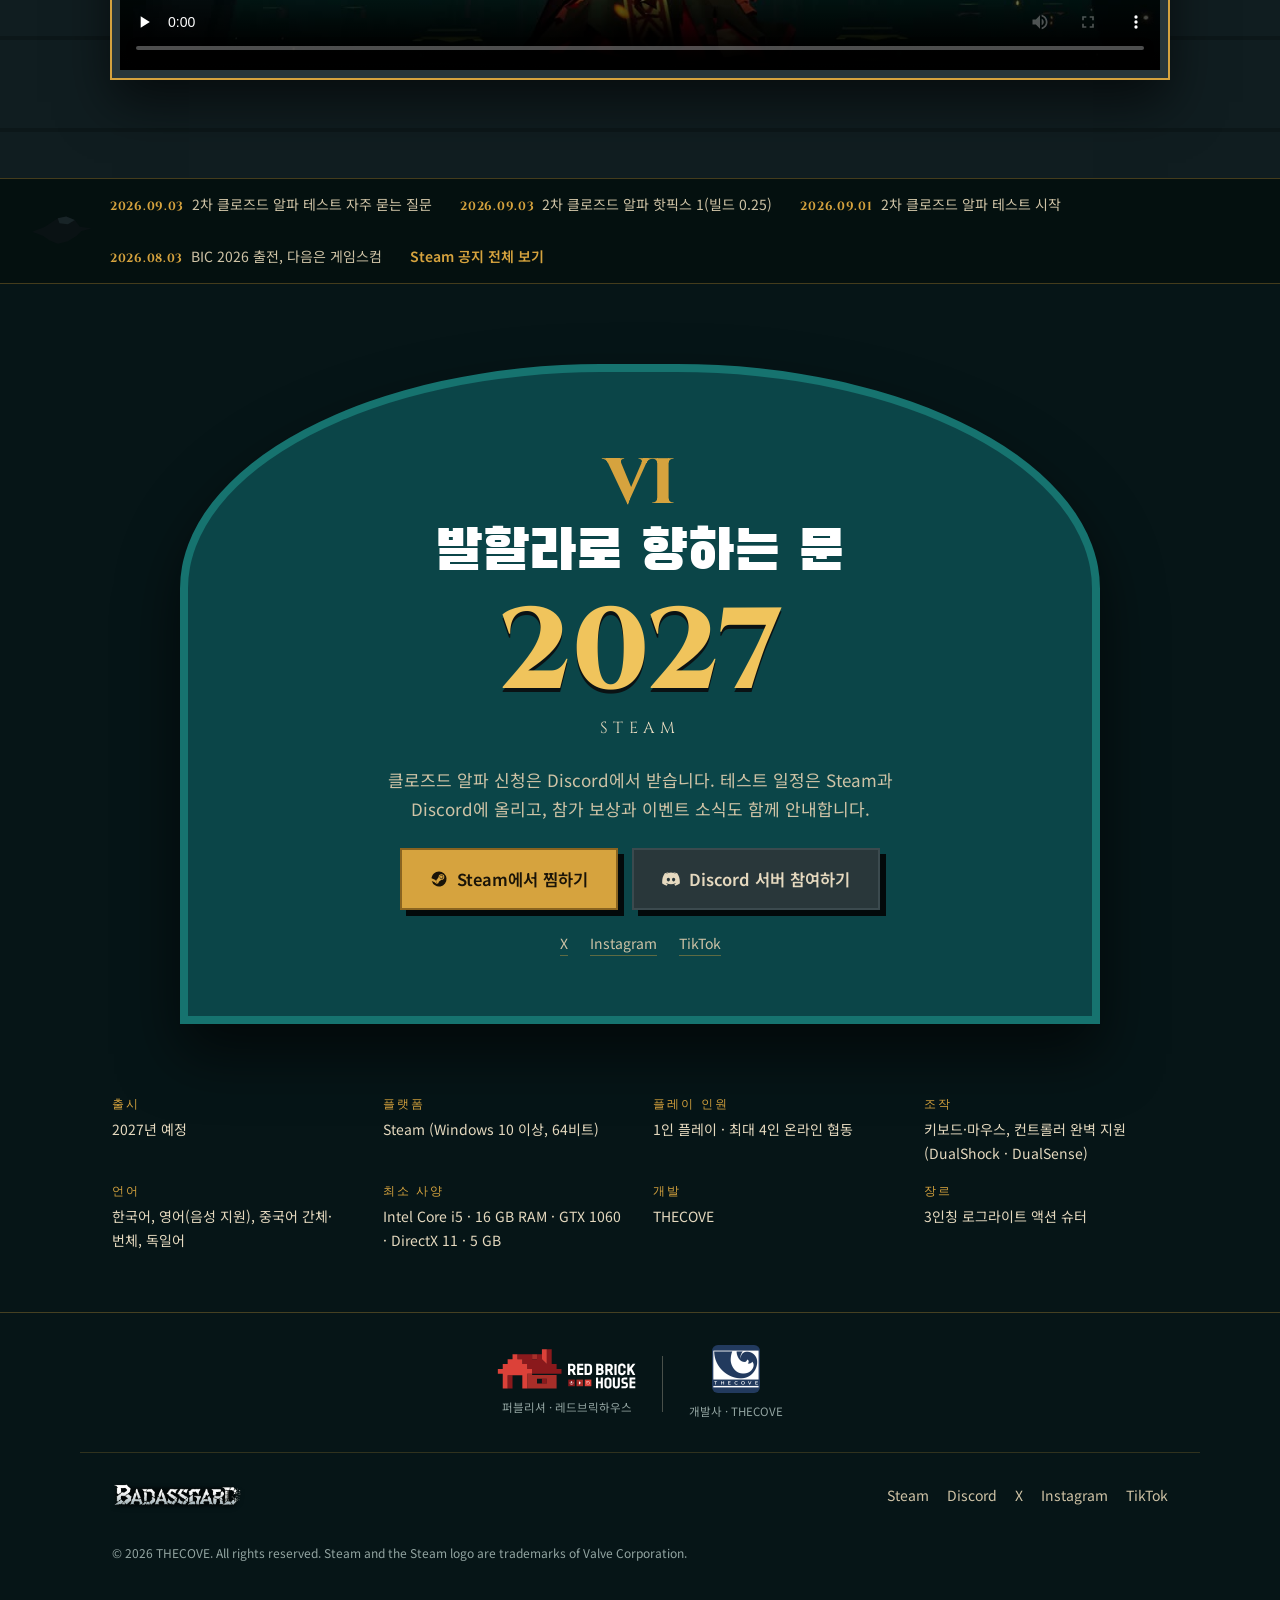
==== commit 0f93a64b: "Restore the footer lockup dropped by the press kit update" ====
--- a/index.html
+++ b/index.html
@@ -276,6 +276,7 @@
 </section>
 
 <footer class="foot">
+  <div class="wrap partners"><a class="partner" href="https://redbrickhouse.gg/" target="_blank" rel="noopener"><img class="p-logo" src="img/rbh-logo.svg" alt="RED BRICK HOUSE" width="228" height="66"><span class="p-cap">퍼블리셔 · 레드브릭하우스</span></a><span class="p-sep" aria-hidden="true"></span><div class="partner"><img class="p-dev-logo" src="img/thecove-logo.png" alt="THECOVE"><span class="p-cap">개발사 · THECOVE</span></div></div>
   <div class="wrap foot-in">
     <img class="brand-logo" src="img/badassgard-logo.png" alt="BADASSGARD" width="1600" height="321" loading="lazy">
     <nav class="foot-links">
--- a/style.css
+++ b/style.css
@@ -206,6 +206,13 @@
 .spec dt{font-family:var(--lbl);font-size:12px;letter-spacing:.18em;color:var(--gold)}
 .spec dd{margin:3px 0 0;font-size:14px;color:var(--bone)}
 .foot{border-top:1px solid rgba(214,163,62,.3);padding:32px 0 40px}
+.partners{display:flex;align-items:center;justify-content:center;gap:26px;padding:0 32px 30px;margin-bottom:30px;border-bottom:1px solid rgba(214,163,62,.2)}
+.p-logo{height:40px;width:auto}
+.p-sep{width:1px;height:56px;background:rgba(229,217,191,.3)}
+.p-dev-logo{height:48px;width:auto;border-radius:6px}
+.partner{display:flex;flex-direction:column;align-items:center;gap:9px;text-decoration:none}
+.p-cap{font-family:var(--sans);font-size:11.5px;letter-spacing:0;color:var(--muted);white-space:nowrap}
+@media (max-width:600px){.partners{gap:18px;padding:0 20px 24px}.p-logo{height:32px}.p-dev-logo{height:40px}}
 .foot-in{display:flex;align-items:center;gap:24px;flex-wrap:wrap}
 .foot .brand-logo{height:26px}
 .foot-links{display:flex;gap:18px;font-size:14px;color:var(--bone2);margin-left:auto}
@@ -281,3 +288,5 @@
   .foot-links{margin-left:0;flex-wrap:wrap}
 }
 @media (max-width:560px){.rack{grid-template-columns:1fr}.spec dl{grid-template-columns:1fr}.pillars{gap:12px}.shaft b{font-size:20px}}
+
+@media (max-width:600px){.partners{flex-direction:column;gap:14px}.p-sep{width:64px;height:1px}.p-cap{white-space:normal;text-align:center}}
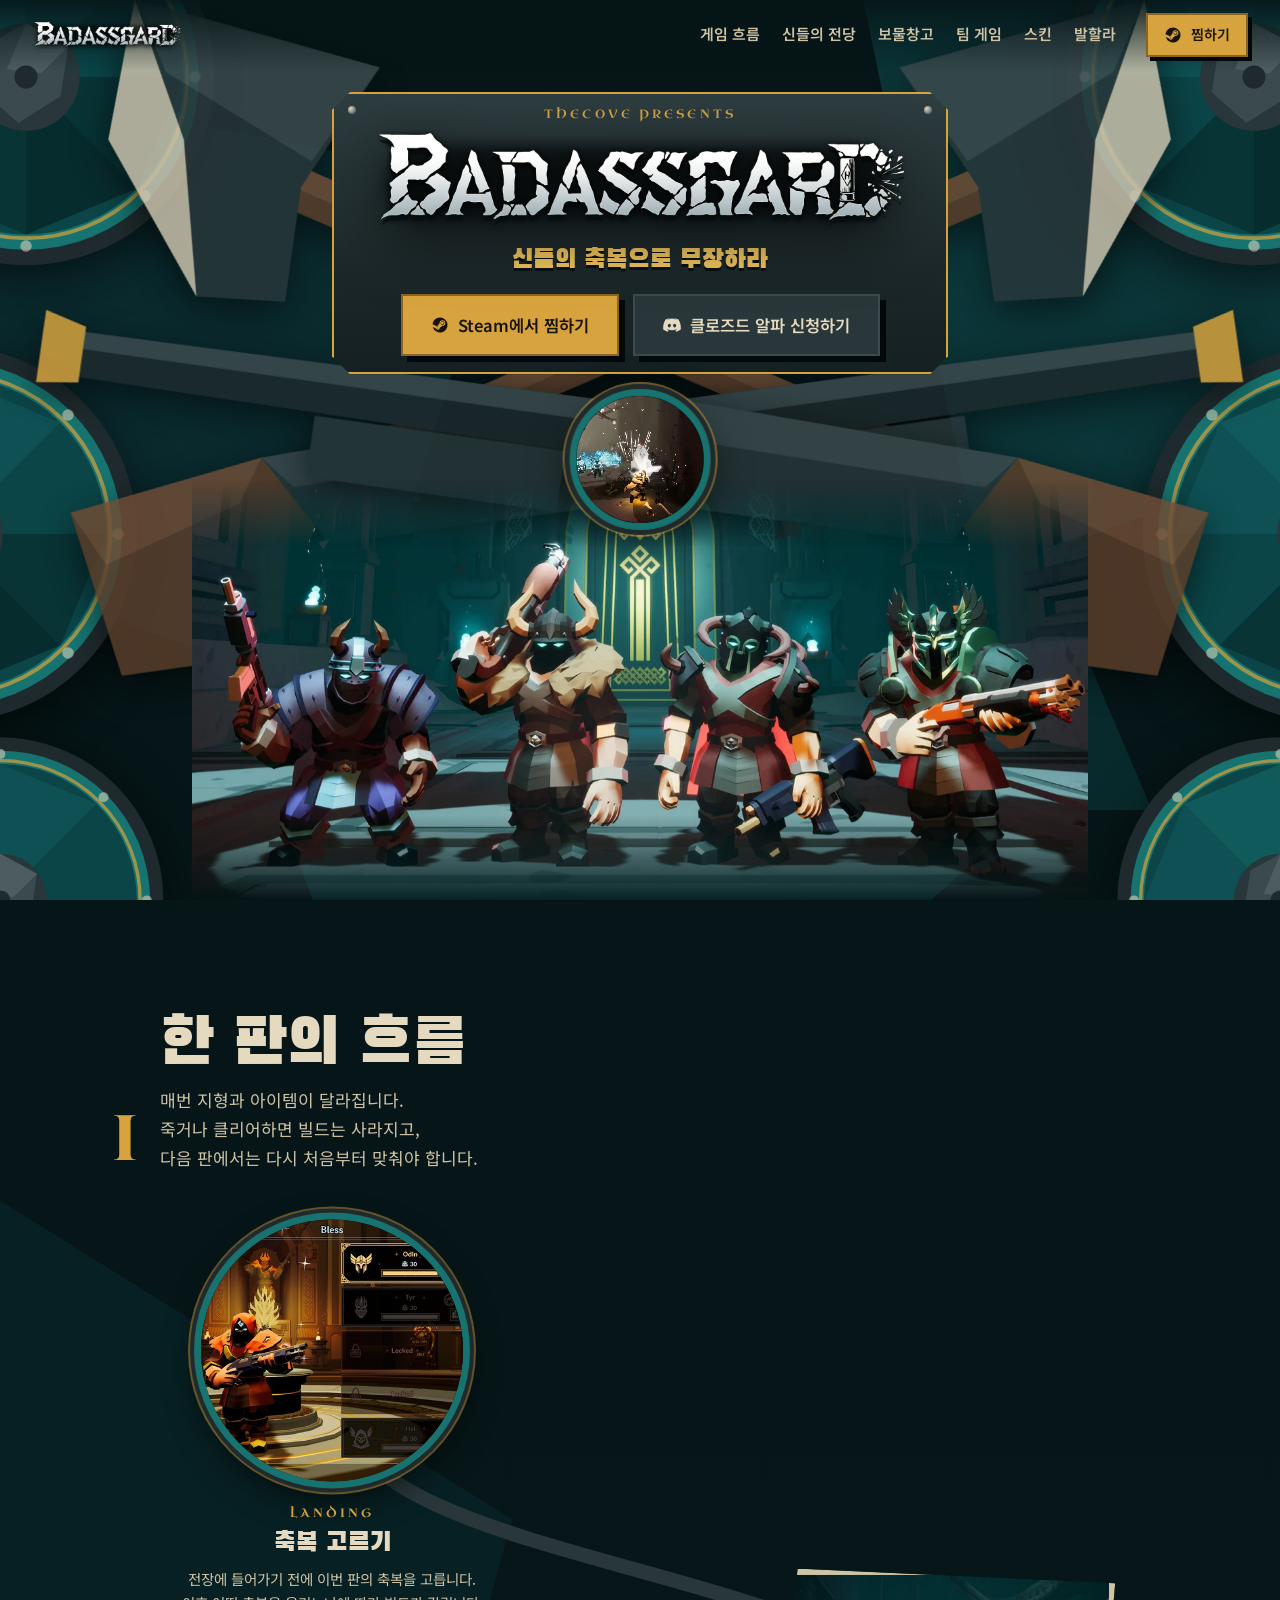
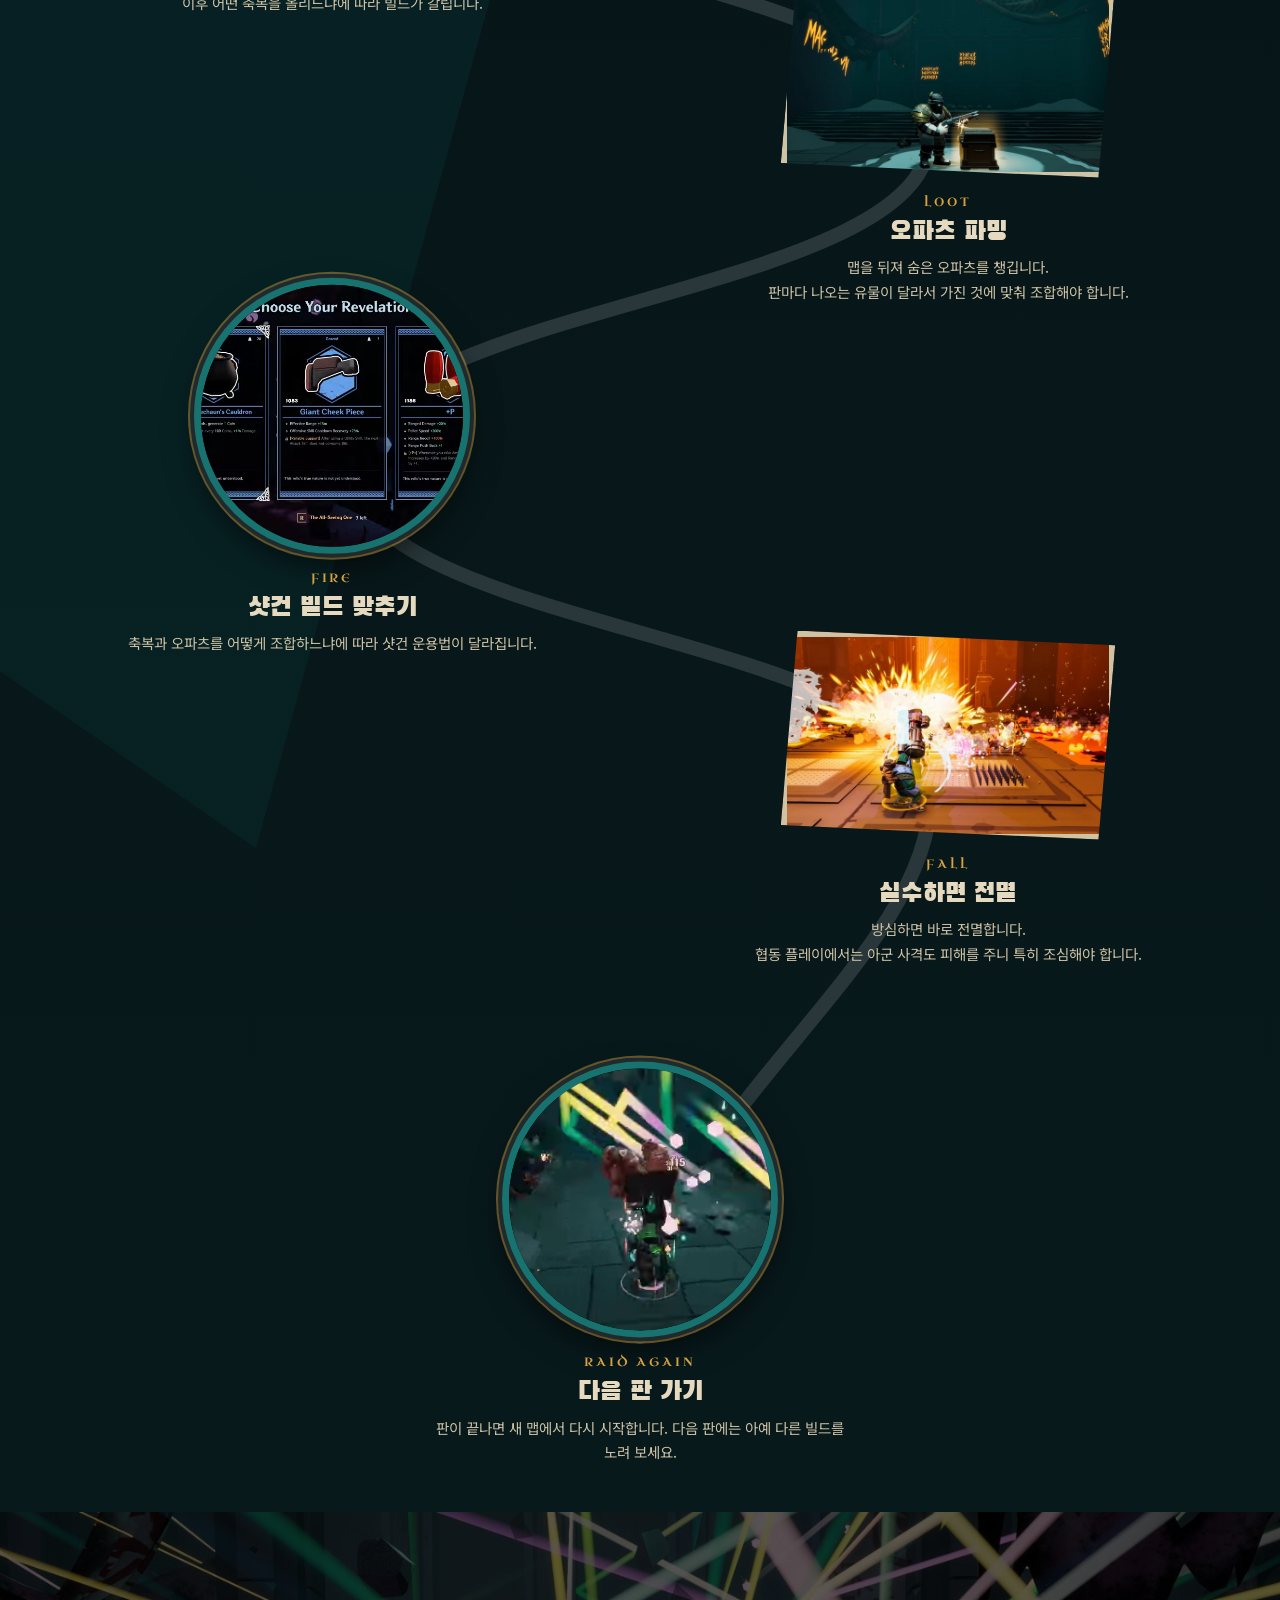
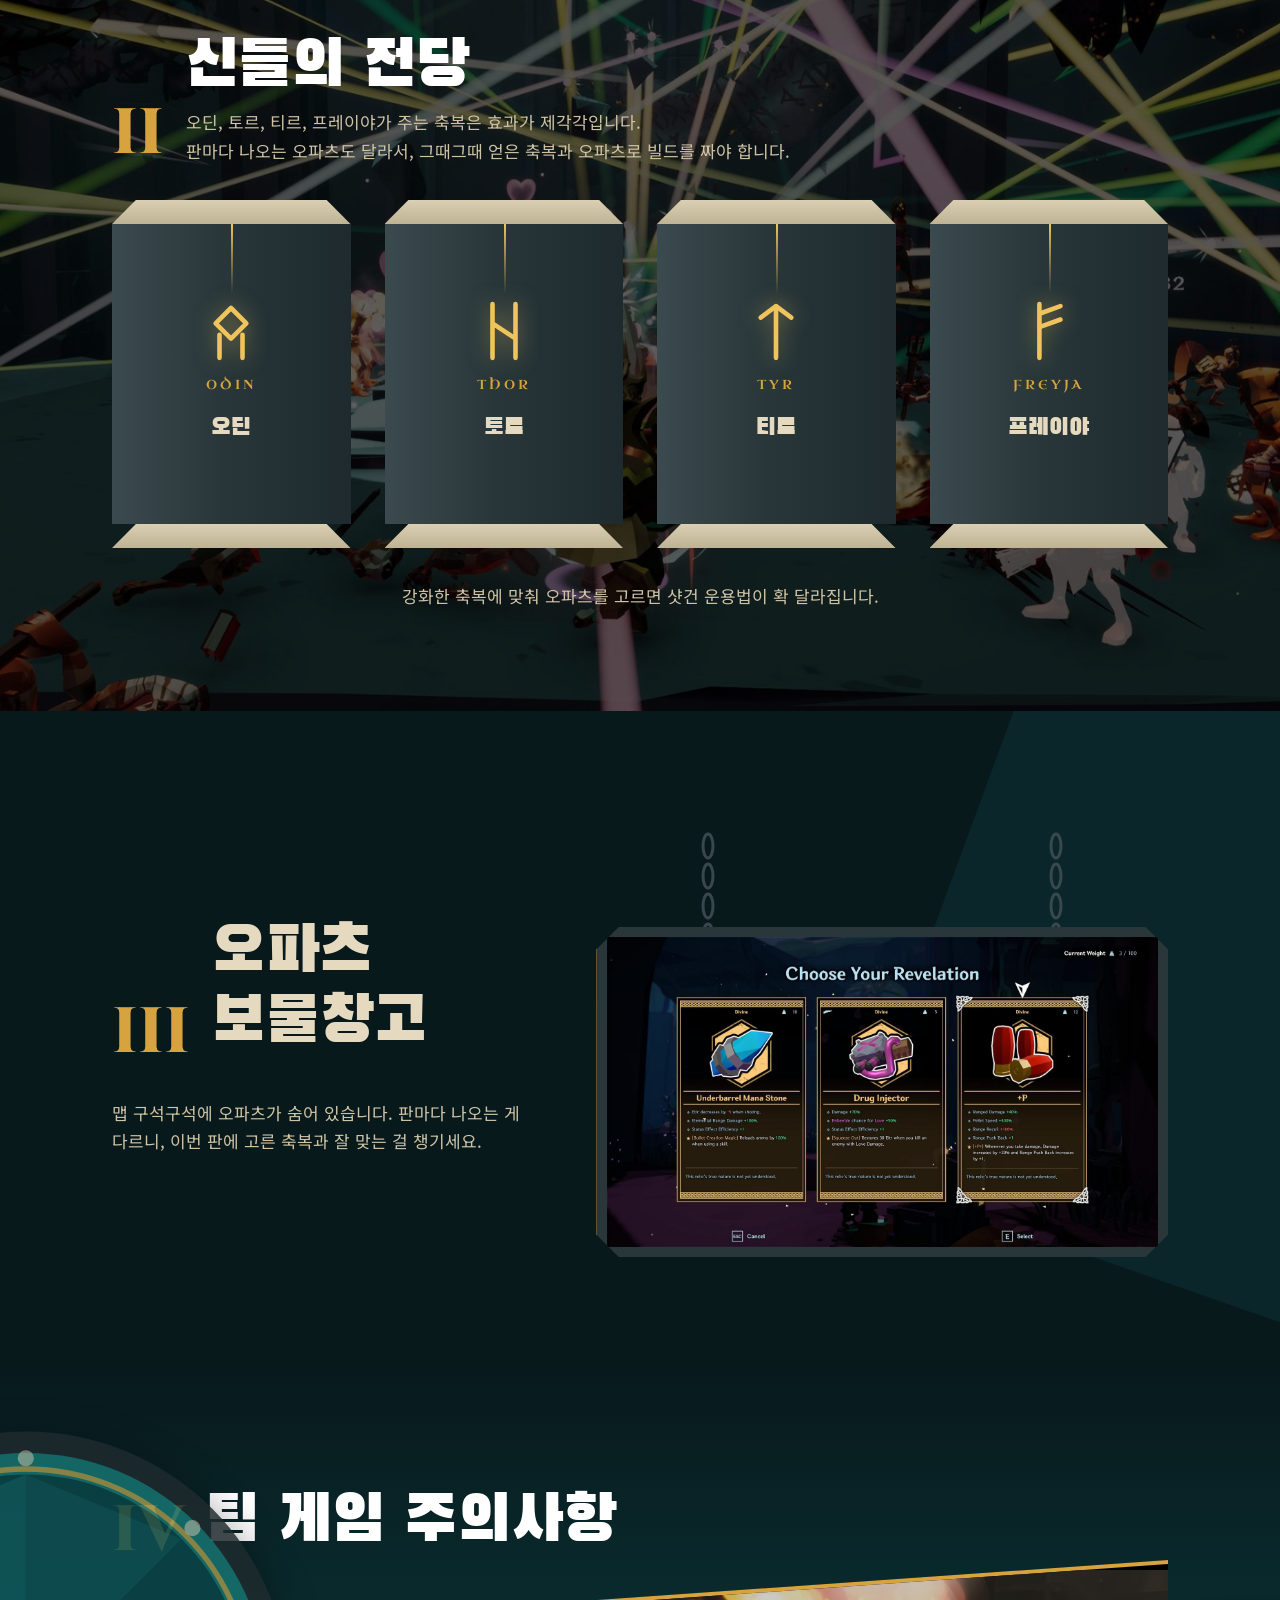
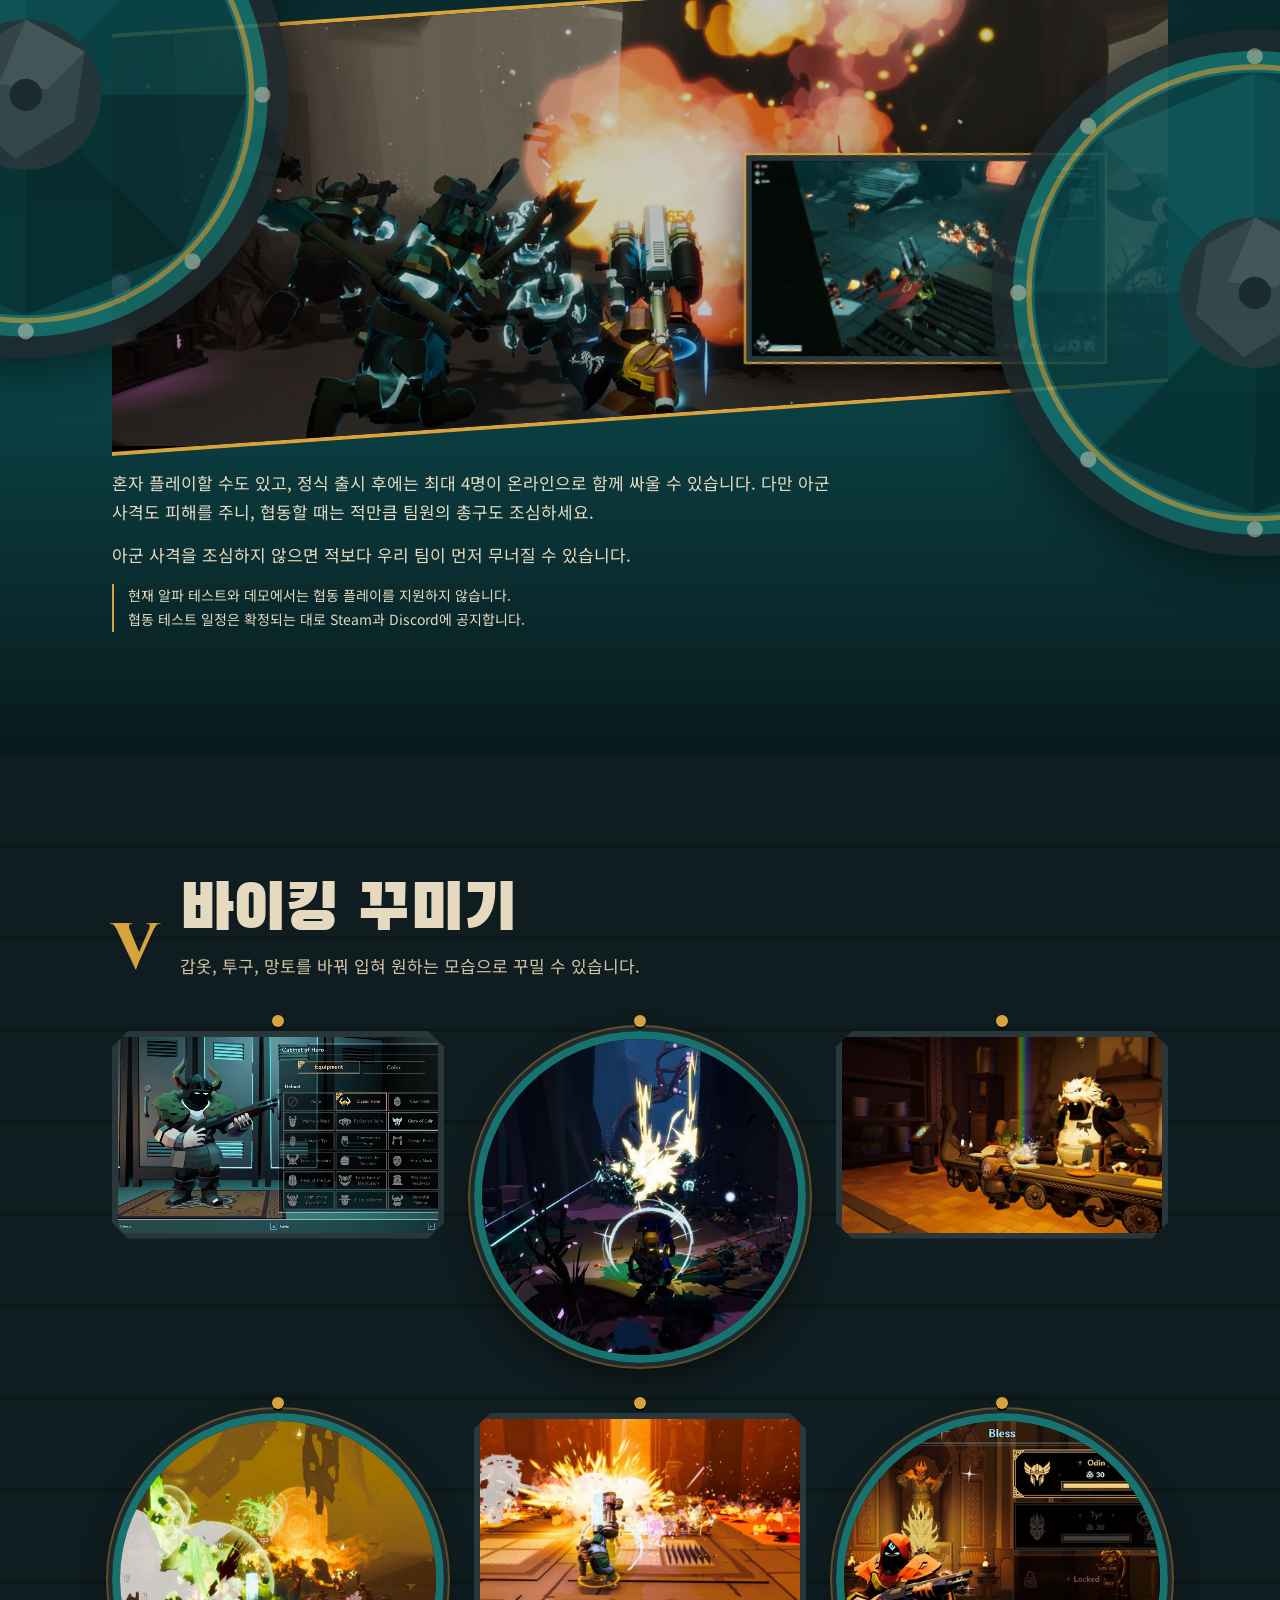
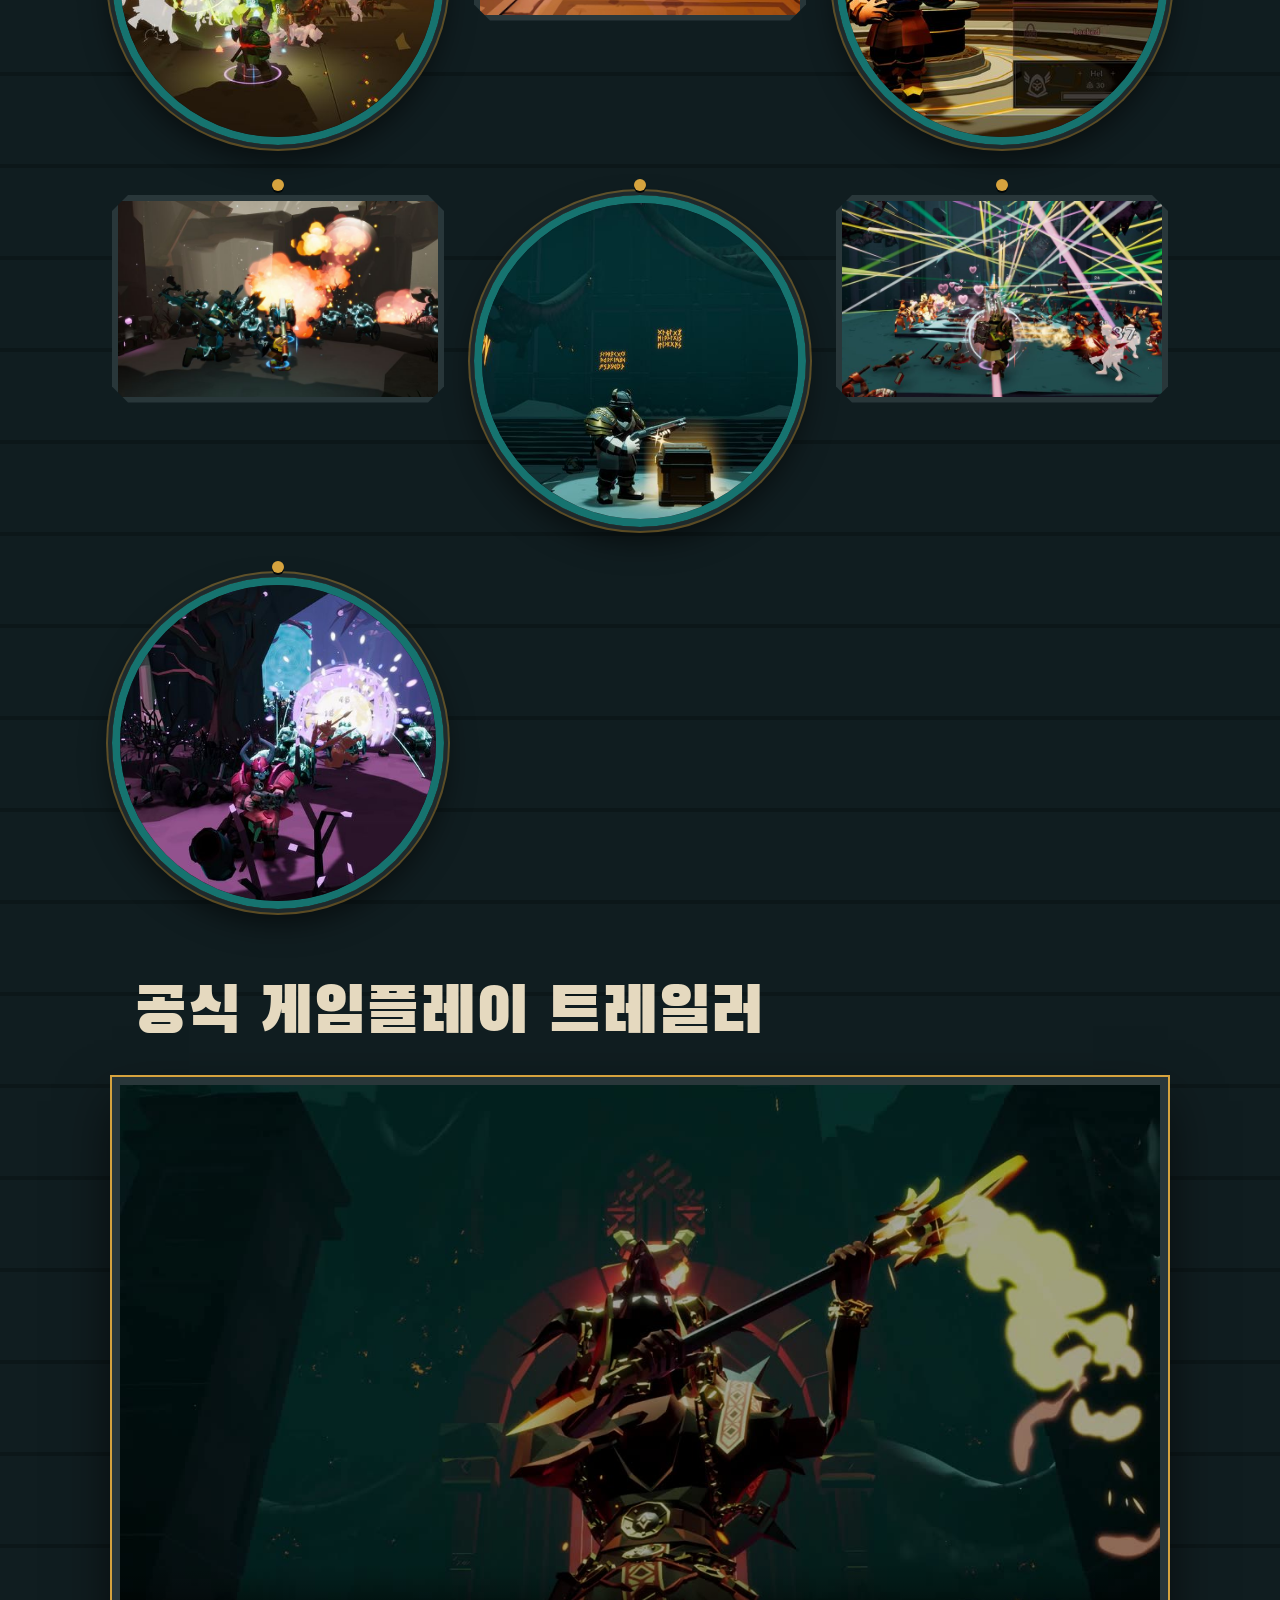
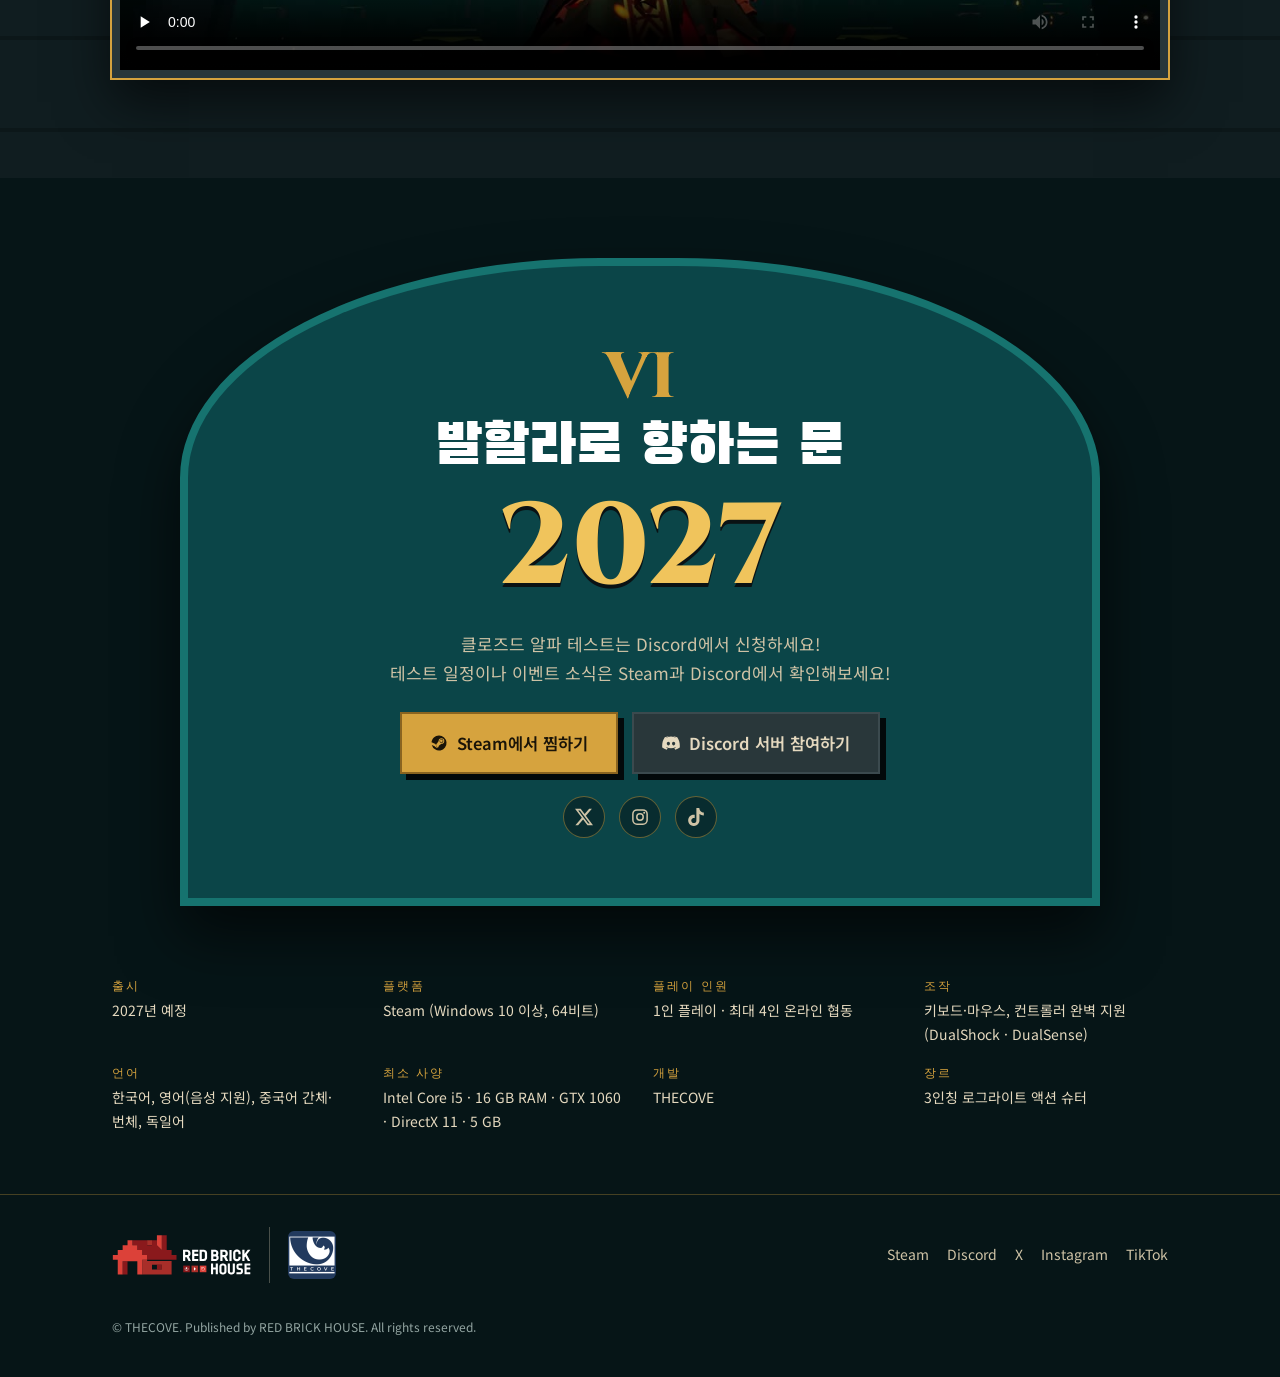
==== commit f65a4292: "Apply review notes: drop the hero plate and news list, close the route gap, new Valhalla copy, icon " ====
--- a/index.html
+++ b/index.html
@@ -27,6 +27,9 @@
     <symbol id="ic-discord" viewBox="0 0 24 24"><path d="M20.3 4.4A19.8 19.8 0 0 0 15.4 3l-.2.4a18 18 0 0 1 4.4 2.2 15.6 15.6 0 0 0-15.2 0A18 18 0 0 1 8.8 3.4L8.6 3a19.8 19.8 0 0 0-4.9 1.4C.6 9 0 13.5.3 17.9A20 20 0 0 0 6.3 21l1.3-2.1a12.7 12.7 0 0 1-2.1-1l.5-.4a14.2 14.2 0 0 0 12 0l.5.4a12.7 12.7 0 0 1-2.1 1l1.3 2.1a20 20 0 0 0 6-3.1c.4-5.2-.7-9.6-3.4-13.5ZM8.5 15.2c-1.2 0-2.1-1.1-2.1-2.4s1-2.4 2.1-2.4 2.2 1.1 2.1 2.4c0 1.3-.9 2.4-2.1 2.4Zm7 0c-1.2 0-2.1-1.1-2.1-2.4s1-2.4 2.1-2.4 2.2 1.1 2.1 2.4c0 1.3-.9 2.4-2.1 2.4Z"/></symbol>
 
     <!-- Round shield: low-poly flat shading (base / shade / edge) -->
+    <symbol id="ic-x" viewBox="0 0 24 24"><path d="M18.9 1.15h3.68l-8.04 9.19L24 22.85h-7.4l-5.8-7.58-6.64 7.58H.47l8.6-9.83L0 1.15h7.59l5.24 6.93L18.9 1.15Zm-1.29 19.49h2.04L6.49 3.24H4.3l13.31 17.4Z"/></symbol>
+    <symbol id="ic-instagram" viewBox="0 0 24 24"><rect x="2.5" y="2.5" width="19" height="19" rx="5.5" fill="none" stroke="currentColor" stroke-width="2"/><circle cx="12" cy="12" r="4.3" fill="none" stroke="currentColor" stroke-width="2"/><circle cx="17.6" cy="6.4" r="1.3"/></symbol>
+    <symbol id="ic-tiktok" viewBox="0 0 24 24"><path d="M12.53.02c1.31-.02 2.61-.01 3.91-.02.08 1.53.63 3.09 1.75 4.17 1.12 1.11 2.7 1.62 4.24 1.79v4.03c-1.44-.05-2.89-.35-4.2-.97-.57-.26-1.1-.59-1.62-.93-.01 2.92.01 5.84-.02 8.75-.08 1.4-.54 2.79-1.35 3.94-1.31 1.92-3.58 3.17-5.91 3.21-1.43.08-2.86-.31-4.08-1.03-2.02-1.19-3.44-3.37-3.65-5.71-.02-.5-.03-1-.01-1.49.18-1.9 1.12-3.72 2.58-4.96 1.66-1.44 3.98-2.13 6.15-1.72.02 1.48-.04 2.96-.04 4.44-.99-.32-2.15-.23-3.02.37-.63.41-1.11 1.04-1.36 1.75-.21.51-.15 1.07-.14 1.61.24 1.64 1.82 3.02 3.5 2.87 1.12-.01 2.19-.66 2.77-1.61.19-.33.4-.67.41-1.06.1-1.79.06-3.57.07-5.36.01-4.03-.01-8.05.02-12.07z"/></symbol>
     <symbol id="shield" viewBox="0 0 200 200">
       <circle cx="100" cy="100" r="98" fill="#1e2a2d"/>
       <circle cx="100" cy="100" r="90" fill="#16736f"/>
@@ -139,9 +142,6 @@
     </picture>
   </div>
   <span class="flash" aria-hidden="true"></span>
-  <ul class="marks">
-    <li><b>2027</b>STEAM</li><li><b>4</b>PLAYER CO-OP</li><li><b>WIN</b>WINDOWS PC</li>
-  </ul>
 </section>
 
 <section class="route" id="route">
@@ -150,9 +150,9 @@
     <header class="sec-head"><span class="roman">I</span><h2>한 판의 흐름</h2><p>매번 지형과 아이템이 달라집니다.<br>죽거나 클리어하면 빌드는 사라지고,<br>다음 판에서는 다시 처음부터 맞춰야 합니다.</p></header>
   </div>
   <div class="route-map">
-    <svg class="rope" viewBox="0 0 1000 1800" preserveAspectRatio="none" aria-hidden="true">
-      <path class="rope-bg" d="M500 0 C500 140 220 180 220 330 S780 480 780 640 S220 800 220 960 S780 1120 780 1280 S500 1600 500 1800"/>
-      <path class="rope-fg" id="ropeFg" d="M500 0 C500 140 220 180 220 330 S780 480 780 640 S220 800 220 960 S780 1120 780 1280 S500 1600 500 1800"/>
+    <svg class="rope" viewBox="0 130 1000 1800" preserveAspectRatio="none" aria-hidden="true">
+      <path class="rope-bg" d="M220 330 C220 480 780 480 780 640 S220 800 220 960 S780 1120 780 1280 S500 1600 500 1800"/>
+      <path class="rope-fg" id="ropeFg" d="M220 330 C220 480 780 480 780 640 S220 800 220 960 S780 1120 780 1280 S500 1600 500 1800"/>
     </svg>
     <ol class="waypoints">
       <li class="wp wp-1"><div class="win round"><img src="img/altar-800.jpg" alt="축복의 제단에서 오딘의 축복을 고르는 화면" width="800" height="450" loading="lazy"></div><div class="wp-text"><span class="lbl">LANDING</span><h3>축복 고르기</h3><p>전장에 들어가기 전에 이번 판의 축복을 고릅니다.<br>이후 어떤 축복을 올리느냐에 따라 빌드가 갈립니다.</p></div></li>
@@ -233,31 +233,21 @@
 </section>
 
 <section class="gate" id="gate">
-  <div class="ticker" aria-label="최근 소식">
-    <svg class="raven" viewBox="0 0 140 80" aria-hidden="true"><use href="#raven"/></svg>
-    <div class="ticker-track">
-      <a href="https://store.steampowered.com/news/app/3415350/view/1842846814442231" target="_blank" rel="noopener"><time>2026.09.03</time>2차 클로즈드 알파 테스트 자주 묻는 질문</a>
-      <a href="https://store.steampowered.com/news/app/3415350/view/1842846814441870" target="_blank" rel="noopener"><time>2026.09.03</time>2차 클로즈드 알파 핫픽스 1(빌드 0.25)</a>
-      <a href="https://store.steampowered.com/news/app/3415350/view/1842212951311883" target="_blank" rel="noopener"><time>2026.09.01</time>2차 클로즈드 알파 테스트 시작</a>
-      <a href="https://store.steampowered.com/news/app/3415350/view/1839676055893935" target="_blank" rel="noopener"><time>2026.08.03</time>BIC 2026 출전, 다음은 게임스컴</a>
-      <a href="https://store.steampowered.com/news/app/3415350" target="_blank" rel="noopener" class="all">Steam 공지 전체 보기</a>
-    </div>
-  </div>
   <div class="gate-arch">
     <div class="gdoor gdoor-l"></div><div class="gdoor gdoor-r"></div>
     <div class="gate-in">
       <span class="roman">VI</span>
       <h2>발할라로 향하는 문</h2>
-      <p class="gate-year"><b>2027</b><span>STEAM</span></p>
-      <p>클로즈드 알파 신청은 Discord에서 받습니다. 테스트 일정은 Steam과 Discord에 올리고, 참가 보상과 이벤트 소식도 함께 안내합니다.</p>
+      <p class="gate-year"><b>2027</b></p>
+      <p>클로즈드 알파 테스트는 Discord에서 신청하세요!<br>테스트 일정이나 이벤트 소식은 Steam과 Discord에서 확인해보세요!</p>
       <div class="cta">
         <a class="btn btn-gold big" href="https://store.steampowered.com/app/3415350/" target="_blank" rel="noopener"><svg class="ic"><use href="#ic-steam"/></svg>Steam에서 찜하기</a>
         <a class="btn btn-iron big" href="https://discord.gg/xqB3WnmH76" target="_blank" rel="noopener"><svg class="ic"><use href="#ic-discord"/></svg>Discord 서버 참여하기</a>
       </div>
       <div class="social">
-        <a href="https://x.com/BadassgardGame" target="_blank" rel="noopener">X</a>
-        <a href="https://www.instagram.com/badassgardgame/" target="_blank" rel="noopener">Instagram</a>
-        <a href="https://www.tiktok.com/@badassgard" target="_blank" rel="noopener">TikTok</a>
+        <a href="https://x.com/BadassgardGame" target="_blank" rel="noopener" aria-label="X" title="X"><svg><use href="#ic-x"/></svg></a>
+        <a href="https://www.instagram.com/badassgardgame/" target="_blank" rel="noopener" aria-label="Instagram" title="Instagram"><svg><use href="#ic-instagram"/></svg></a>
+        <a href="https://www.tiktok.com/@badassgard" target="_blank" rel="noopener" aria-label="TikTok" title="TikTok"><svg><use href="#ic-tiktok"/></svg></a>
       </div>
     </div>
   </div>
@@ -276,9 +266,8 @@
 </section>
 
 <footer class="foot">
-  <div class="wrap partners"><a class="partner" href="https://redbrickhouse.gg/" target="_blank" rel="noopener"><img class="p-logo" src="img/rbh-logo.svg" alt="RED BRICK HOUSE" width="228" height="66"><span class="p-cap">퍼블리셔 · 레드브릭하우스</span></a><span class="p-sep" aria-hidden="true"></span><div class="partner"><img class="p-dev-logo" src="img/thecove-logo.png" alt="THECOVE"><span class="p-cap">개발사 · THECOVE</span></div></div>
   <div class="wrap foot-in">
-    <img class="brand-logo" src="img/badassgard-logo.png" alt="BADASSGARD" width="1600" height="321" loading="lazy">
+    <div class="foot-cis"><a href="https://redbrickhouse.gg/" target="_blank" rel="noopener"><img class="p-logo" src="img/rbh-logo.svg" alt="RED BRICK HOUSE" width="228" height="66"></a><span class="p-sep" aria-hidden="true"></span><img class="p-dev-logo" src="img/thecove-logo.png" alt="THECOVE"></div>
     <nav class="foot-links">
       <a href="https://store.steampowered.com/app/3415350/" target="_blank" rel="noopener">Steam</a>
       <a href="https://discord.gg/xqB3WnmH76" target="_blank" rel="noopener">Discord</a>
@@ -286,7 +275,7 @@
       <a href="https://www.instagram.com/badassgardgame/" target="_blank" rel="noopener">Instagram</a>
       <a href="https://www.tiktok.com/@badassgard" target="_blank" rel="noopener">TikTok</a>
     </nav>
-    <p class="legal">&copy; 2026 THECOVE. All rights reserved. Steam and the Steam logo are trademarks of Valve Corporation.</p>
+    <p class="legal">&copy; THECOVE. Published by RED BRICK HOUSE. All rights reserved.</p>
   </div>
 </footer>
 
--- a/style.css
+++ b/style.css
@@ -105,7 +105,7 @@
 .rope-fg{stroke:var(--gold);stroke-width:6;stroke-dasharray:1;stroke-dashoffset:1}
 .waypoints{position:absolute;inset:0}
 .wp{position:absolute;width:38%;transform:translate(-50%,-50%);text-align:center}
-.wp-1{left:22%;top:18.3%}.wp-2{left:78%;top:35.6%}.wp-3{left:22%;top:53.3%}.wp-4{left:78%;top:71.1%}.wp-5{left:50%;top:96%}
+.wp-1{left:22%;top:11.1%}.wp-2{left:78%;top:28.4%}.wp-3{left:22%;top:46.1%}.wp-4{left:78%;top:63.9%}.wp-5{left:50%;top:88.8%}
 .win{margin:0 auto 14px;overflow:hidden;background:#000}
 .win img,.win video{width:100%;height:100%;object-fit:cover}
 .win.round{width:66%;aspect-ratio:1;border-radius:50%;border:7px solid var(--bronze);outline:4px solid var(--iron2);box-shadow:0 0 0 6px rgba(214,163,62,.45),0 14px 30px rgba(0,0,0,.55)}
@@ -198,23 +198,21 @@
 .gate-year b{display:block;font-family:var(--num);font-weight:800;font-size:clamp(56px,9vw,120px);line-height:1;color:var(--gold2);text-shadow:0 4px 0 #0a1214}
 .gate-year span{font-family:var(--num);font-size:16px;letter-spacing:.34em;color:var(--bone)}
 .gate-in>p{max-width:560px;margin:0 auto 24px;color:var(--bone2)}
-.social{display:flex;gap:22px;justify-content:center;margin-top:22px}
-.social a{font-size:14px;color:var(--bone2);border-bottom:1px solid rgba(214,163,62,.4)}
-.social a:hover{color:var(--gold2)}
+.social{display:flex;gap:14px;justify-content:center;margin-top:22px}
+.social a{display:inline-flex;align-items:center;justify-content:center;width:42px;height:42px;border-radius:50%;border:1px solid rgba(214,163,62,.45);color:var(--bone2);background:rgba(6,21,23,.5)}
+.social a:hover{color:var(--gold2);border-color:var(--gold)}
+.social svg{width:18px;height:18px;fill:currentColor}
 .spec{padding-top:30px}
 .spec dl{margin:0;display:grid;grid-template-columns:repeat(4,1fr);gap:16px 26px}
 .spec dt{font-family:var(--lbl);font-size:12px;letter-spacing:.18em;color:var(--gold)}
 .spec dd{margin:3px 0 0;font-size:14px;color:var(--bone)}
 .foot{border-top:1px solid rgba(214,163,62,.3);padding:32px 0 40px}
-.partners{display:flex;align-items:center;justify-content:center;gap:26px;padding:0 32px 30px;margin-bottom:30px;border-bottom:1px solid rgba(214,163,62,.2)}
+.foot-cis{display:flex;align-items:center;gap:18px}
 .p-logo{height:40px;width:auto}
 .p-sep{width:1px;height:56px;background:rgba(229,217,191,.3)}
 .p-dev-logo{height:48px;width:auto;border-radius:6px}
-.partner{display:flex;flex-direction:column;align-items:center;gap:9px;text-decoration:none}
-.p-cap{font-family:var(--sans);font-size:11.5px;letter-spacing:0;color:var(--muted);white-space:nowrap}
-@media (max-width:600px){.partners{gap:18px;padding:0 20px 24px}.p-logo{height:32px}.p-dev-logo{height:40px}}
+@media (max-width:600px){.foot-cis{gap:14px}.p-logo{height:32px}.p-dev-logo{height:40px}}
 .foot-in{display:flex;align-items:center;gap:24px;flex-wrap:wrap}
-.foot .brand-logo{height:26px}
 .foot-links{display:flex;gap:18px;font-size:14px;color:var(--bone2);margin-left:auto}
 .foot-links a:hover{color:var(--gold2)}
 .legal{width:100%;margin:10px 0 0;font-size:12px;color:var(--muted)}
@@ -288,5 +286,3 @@
   .foot-links{margin-left:0;flex-wrap:wrap}
 }
 @media (max-width:560px){.rack{grid-template-columns:1fr}.spec dl{grid-template-columns:1fr}.pillars{gap:12px}.shaft b{font-size:20px}}
-
-@media (max-width:600px){.partners{flex-direction:column;gap:14px}.p-sep{width:64px;height:1px}.p-cap{white-space:normal;text-align:center}}
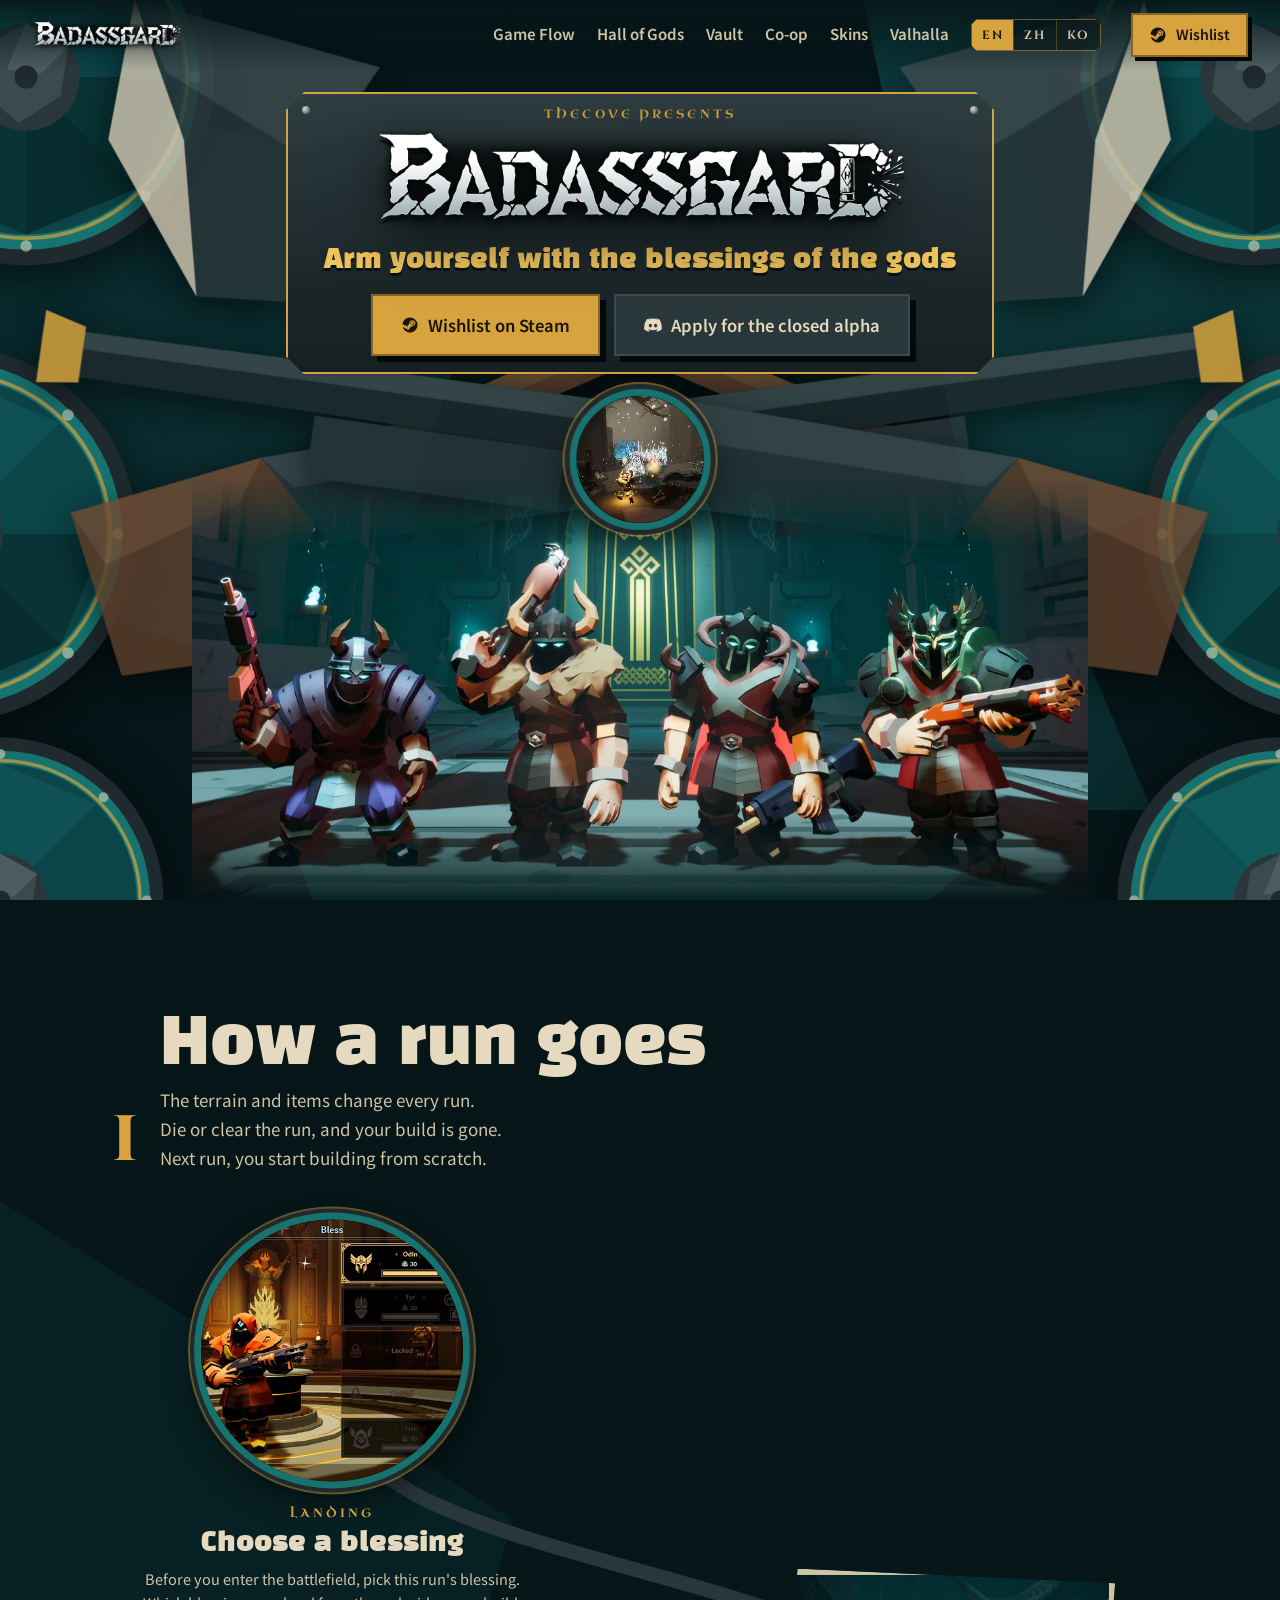
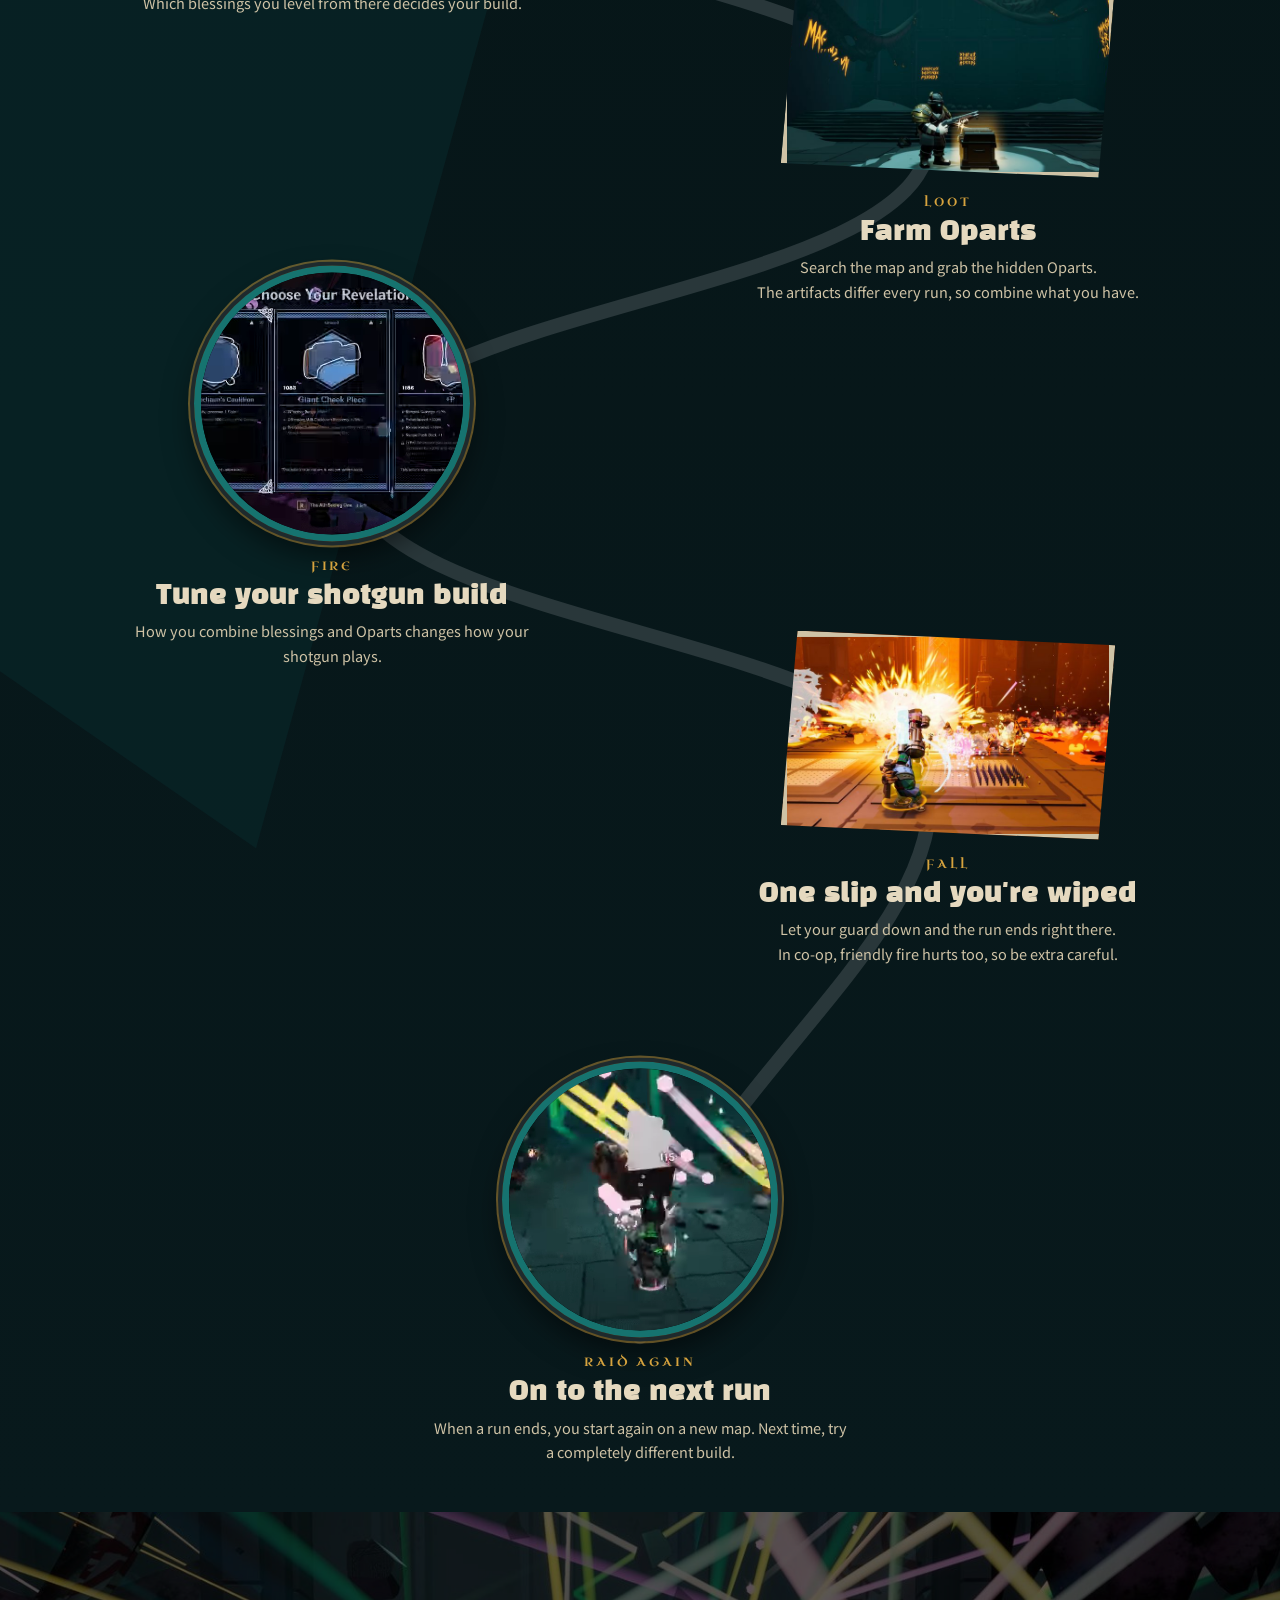
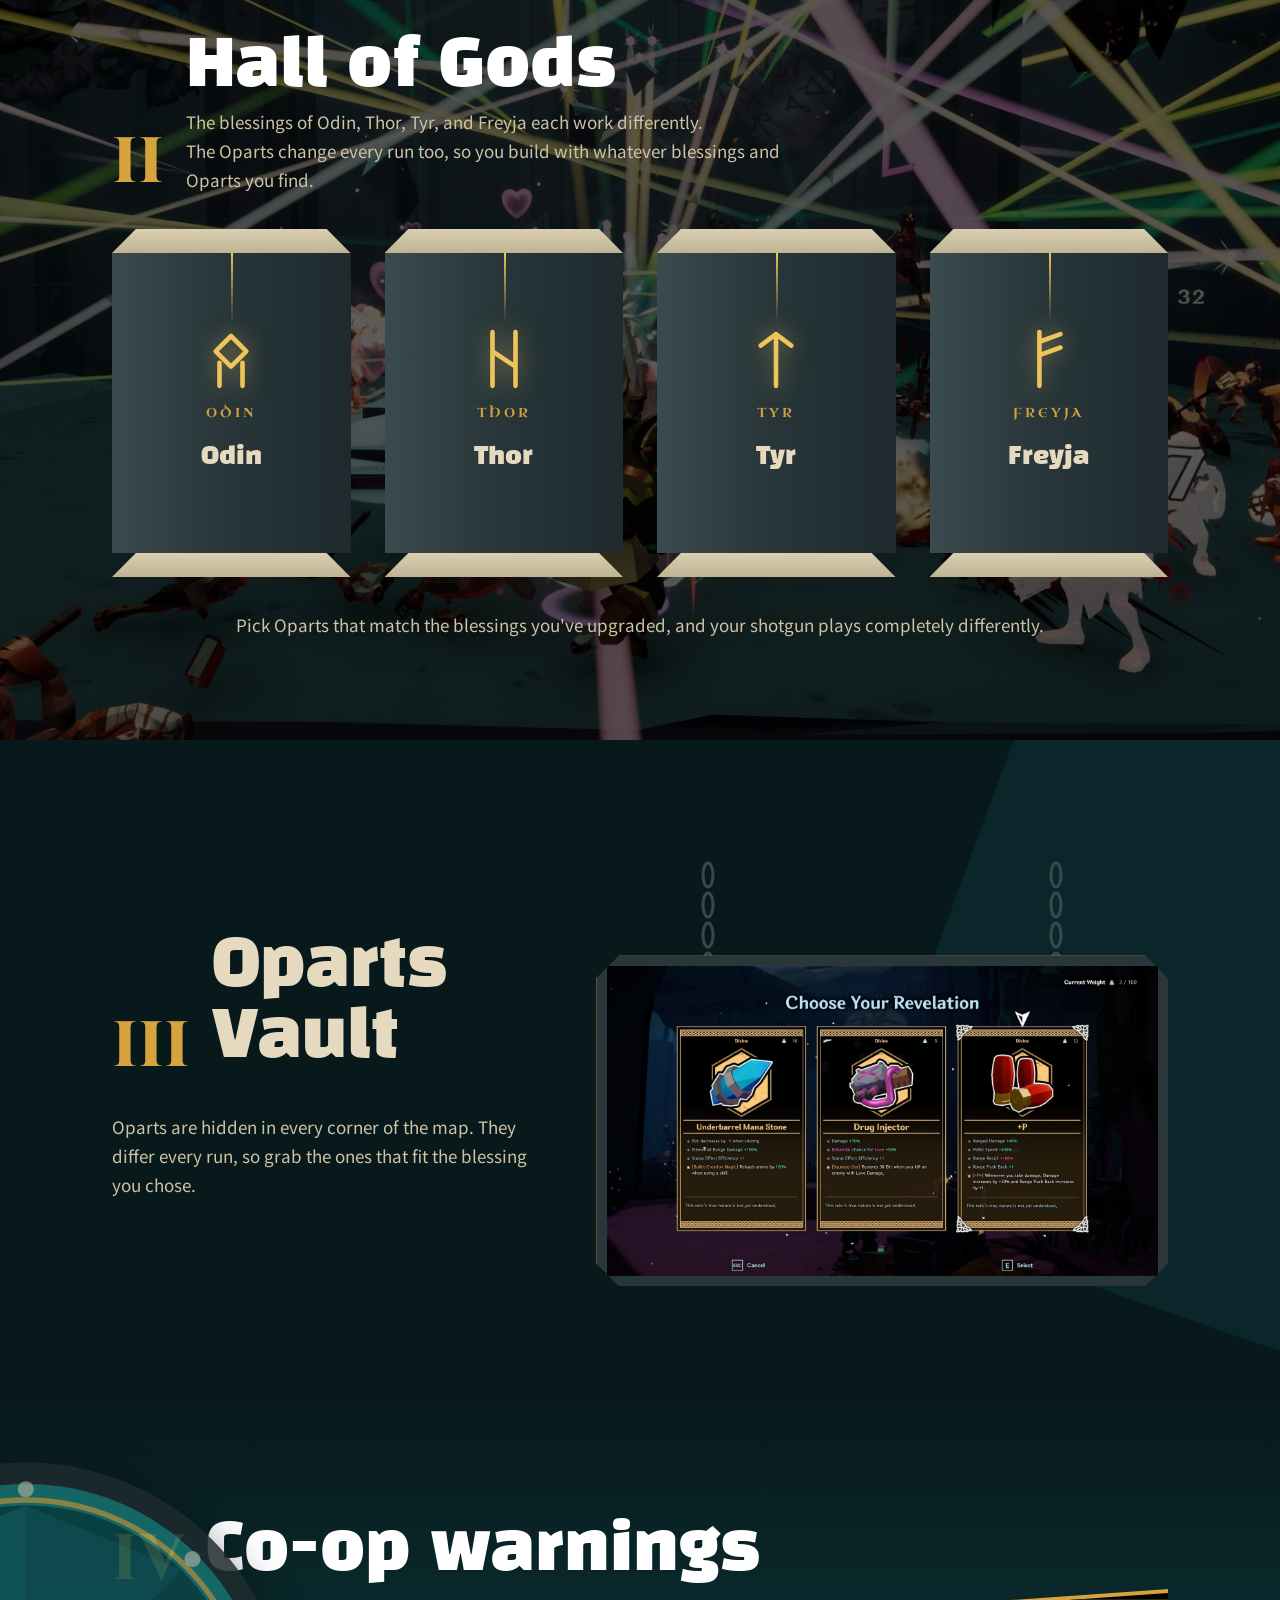
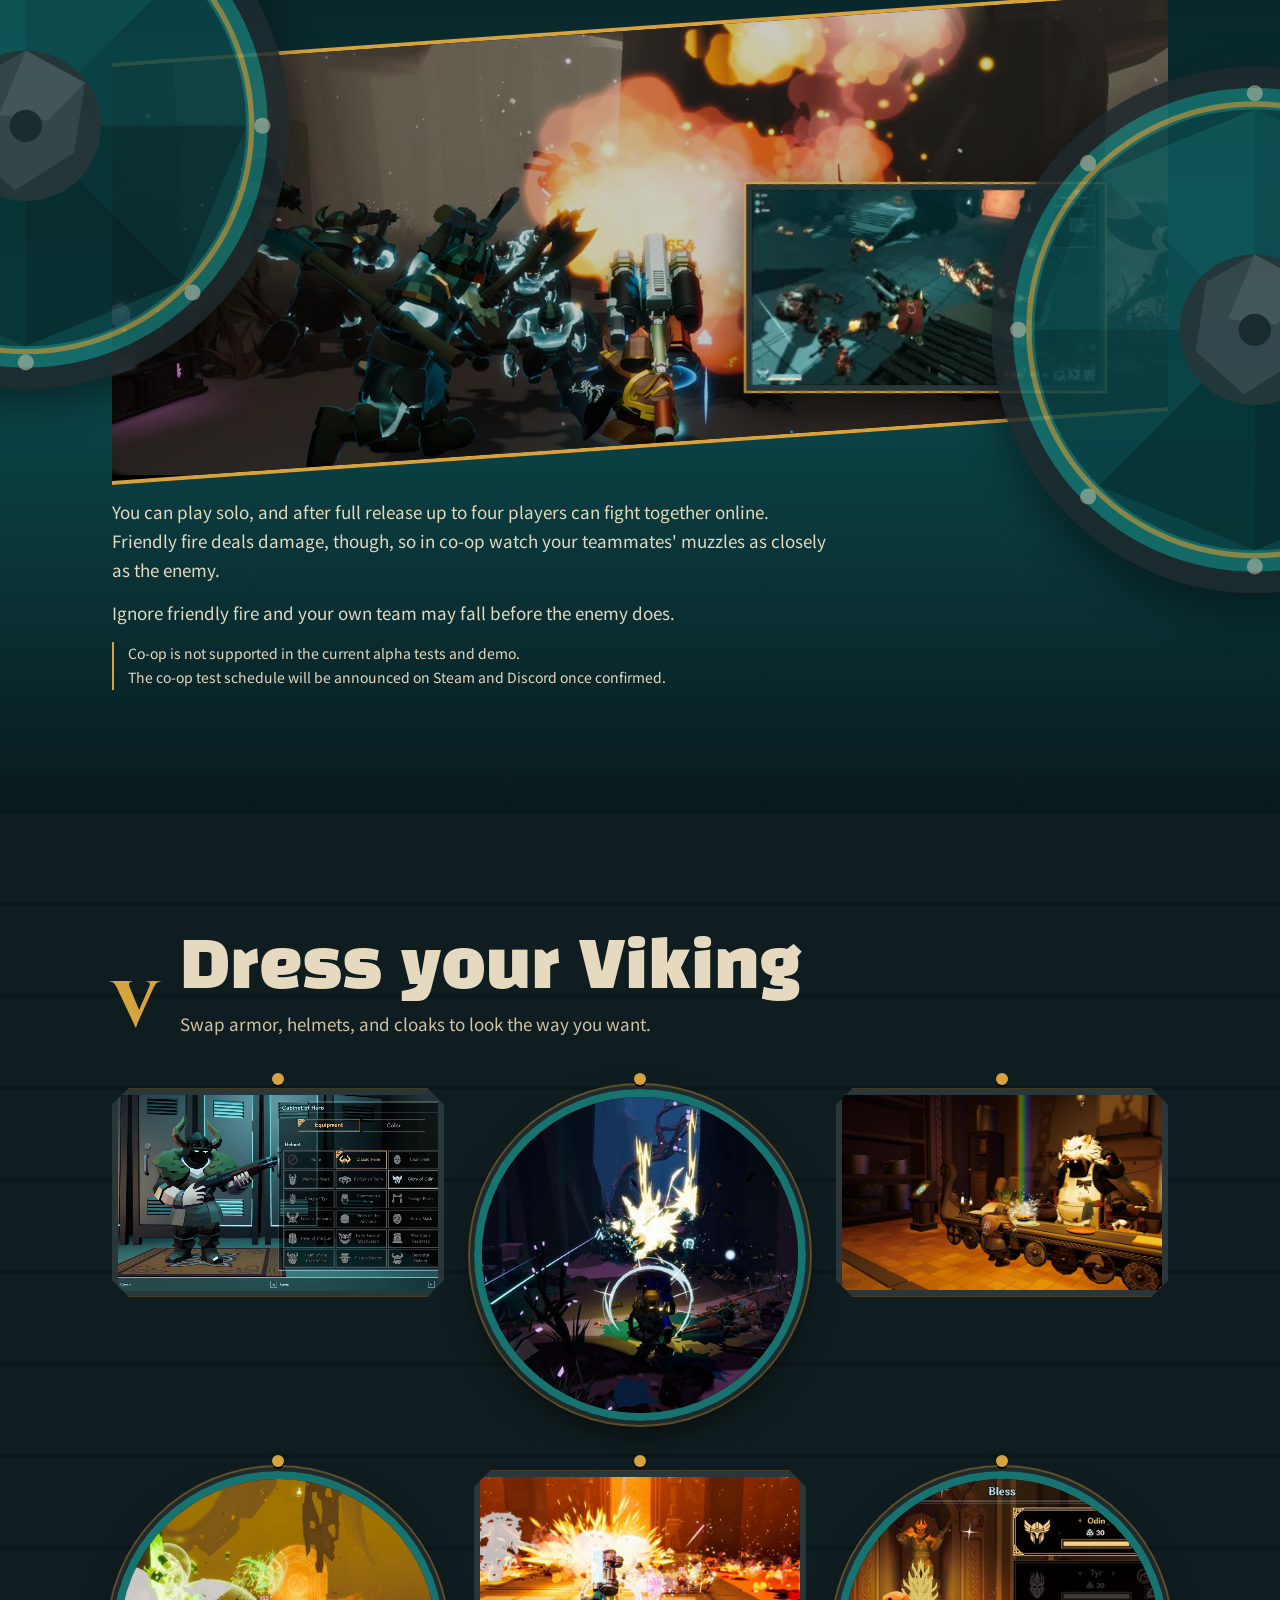
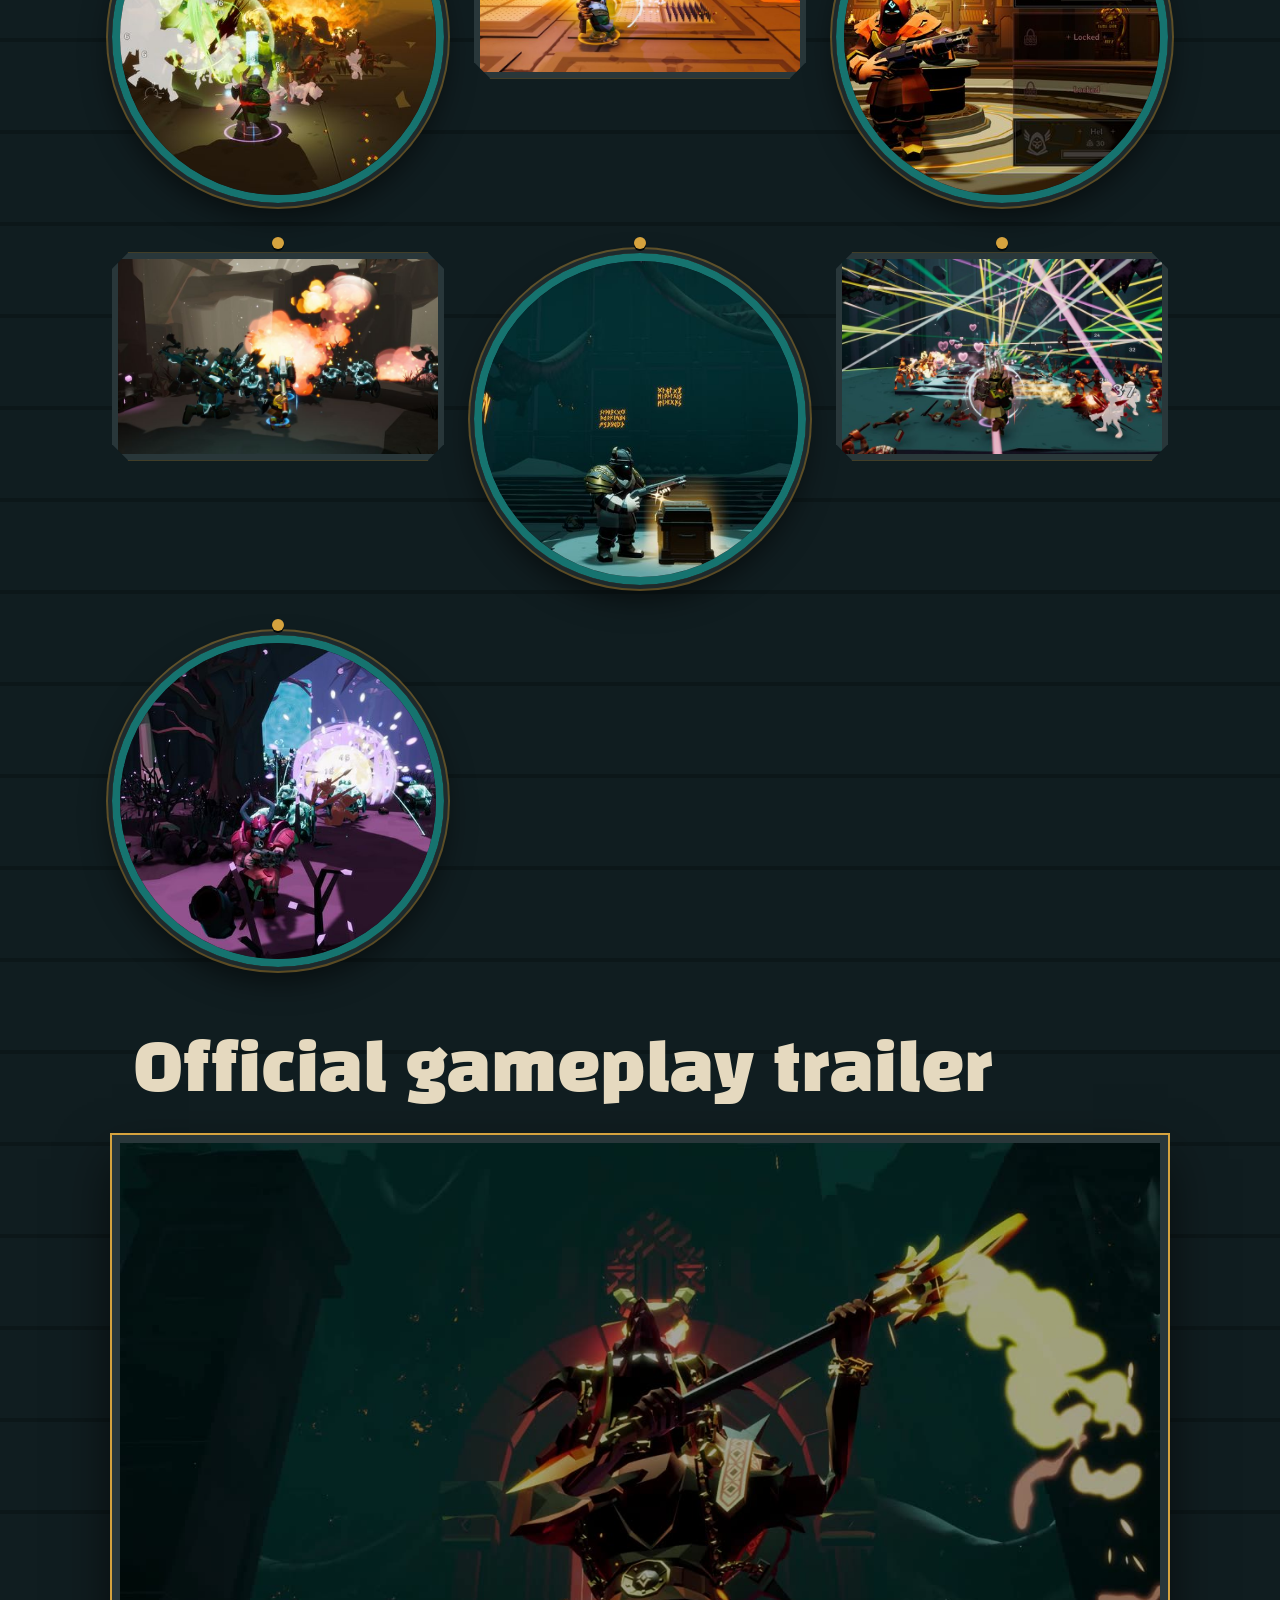
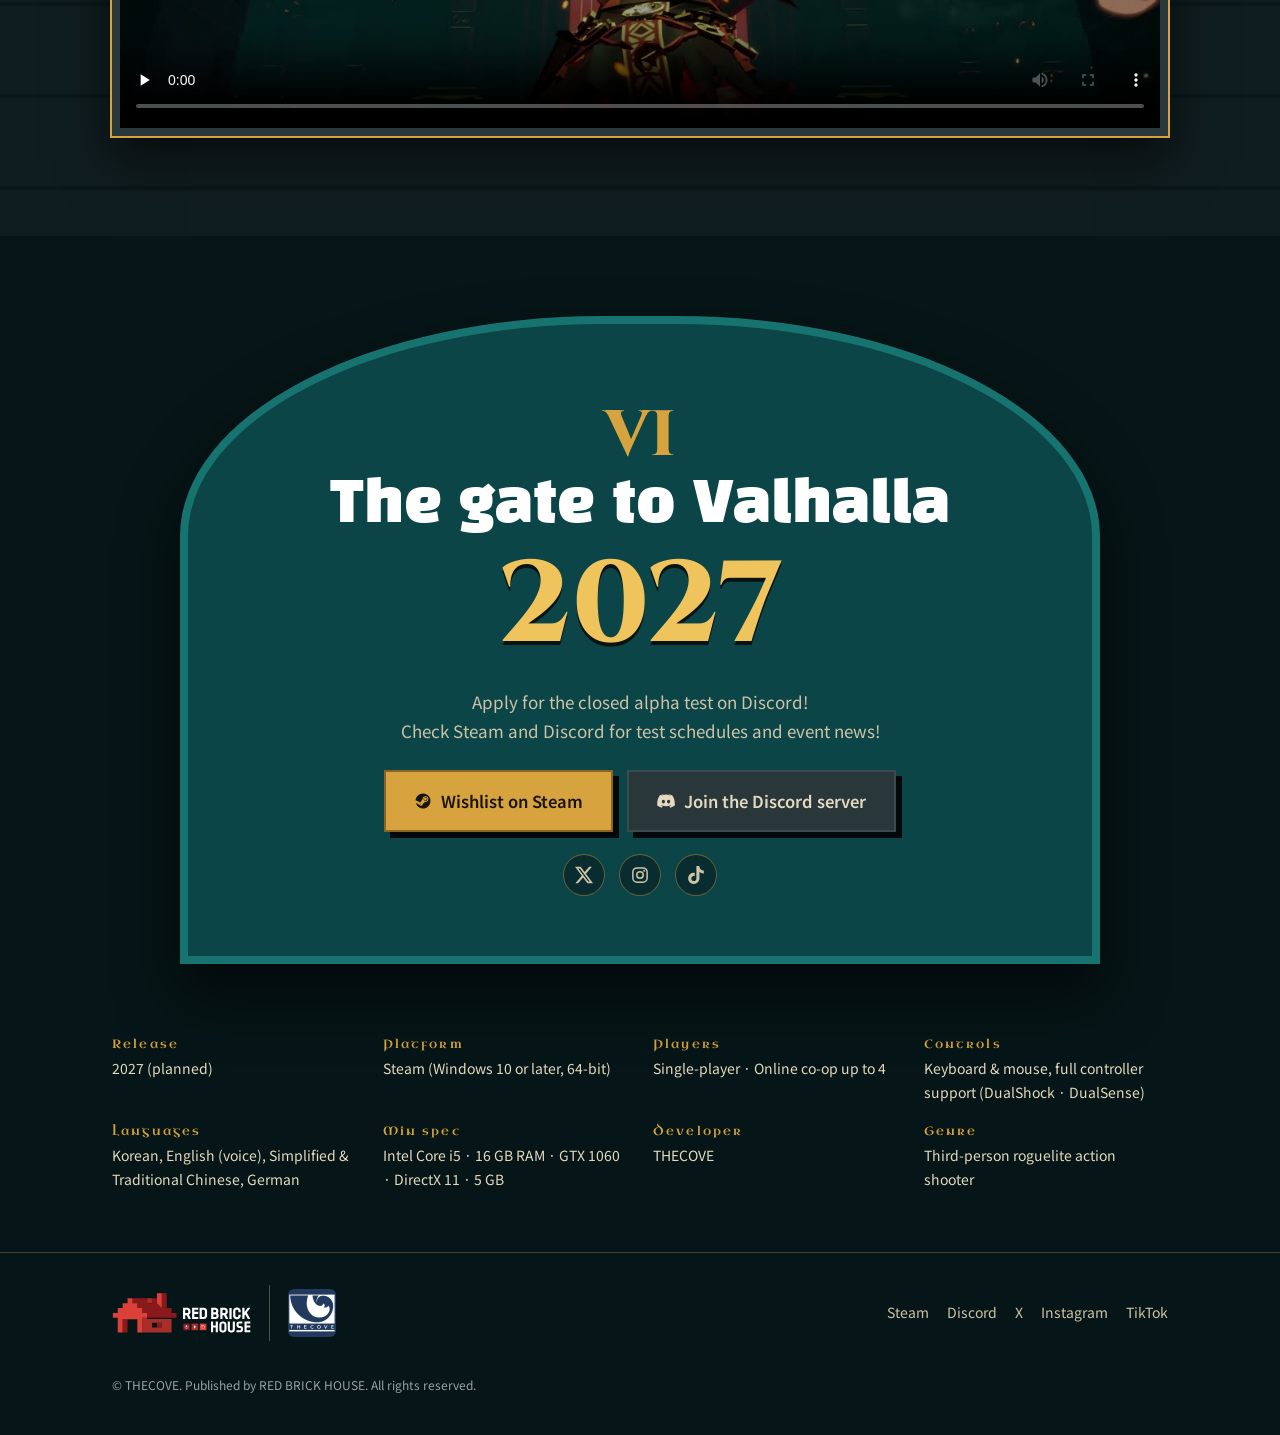
==== commit 2b15d57c: "Add an English-first page with Chinese and Korean switches" ====
--- a/index.html
+++ b/index.html
@@ -16,7 +16,7 @@
 <meta property="og:url" content="https://badassgard.com/">
 <link rel="preconnect" href="https://fonts.googleapis.com">
 <link rel="preconnect" href="https://fonts.gstatic.com" crossorigin>
-<link href="https://fonts.googleapis.com/css2?family=Grenze+Gotisch:wght@800;900&family=Black+Han+Sans&family=Cinzel:wght@700;800&family=Uncial+Antiqua&family=Noto+Sans+KR:wght@400;600;700&display=swap" rel="stylesheet">
+<link href="https://fonts.googleapis.com/css2?family=Noto+Sans+SC:wght@400;700;900&family=Grenze+Gotisch:wght@800;900&family=Black+Han+Sans&family=Cinzel:wght@700;800&family=Uncial+Antiqua&family=Noto+Sans+KR:wght@400;600;700&display=swap" rel="stylesheet">
 <link rel="stylesheet" href="style.css">
 </head>
 <body>
@@ -102,10 +102,11 @@
 
 <header class="top" id="top">
   <a class="brand" href="#hero"><img class="brand-logo" src="img/badassgard-logo.png" alt="BADASSGARD" width="1600" height="321"></a>
-  <button class="burger" type="button" aria-label="메뉴" aria-expanded="false"><span></span><span></span><span></span></button>
+  <button class="burger" type="button" aria-label="메뉴" data-i18n-aria="aMenu" aria-expanded="false"><span></span><span></span><span></span></button>
   <nav class="menu" id="menu">
-    <a href="#route">게임 흐름</a><a href="#temple">신들의 전당</a><a href="#vault">보물창고</a><a href="#court">팀 게임</a><a href="#forge">스킨</a><a href="#gate">발할라</a>
-    <a class="btn btn-gold" href="https://store.steampowered.com/app/3415350/" target="_blank" rel="noopener"><svg class="ic"><use href="#ic-steam"/></svg>찜하기</a>
+    <a href="#route" data-i18n="k1">게임 흐름</a><a href="#temple" data-i18n="k2">신들의 전당</a><a href="#vault" data-i18n="k3">보물창고</a><a href="#court" data-i18n="k4">팀 게임</a><a href="#forge" data-i18n="k5">스킨</a><a href="#gate" data-i18n="k6">발할라</a>
+    <span class="lang-switch" role="group" aria-label="Language"><button type="button" class="lang-btn" data-lang="en" onclick="setLang('en')">EN</button><button type="button" class="lang-btn" data-lang="zh" onclick="setLang('zh')">ZH</button><button type="button" class="lang-btn" data-lang="ko" onclick="setLang('ko')">KO</button></span>
+    <a class="btn btn-gold" href="https://store.steampowered.com/app/3415350/" target="_blank" rel="noopener"><svg class="ic"><use href="#ic-steam"/></svg><span data-i18n="k7">찜하기</span></a>
   </nav>
 </header>
 
@@ -126,10 +127,10 @@
   <div class="plate">
     <span class="plate-top">THECOVE PRESENTS</span>
     <h1 class="title"><img src="img/badassgard-logo.png" alt="BADASSGARD" width="1600" height="321" fetchpriority="high"></h1>
-    <p class="tag">신들의 축복으로 무장하라</p>
+    <p class="tag" data-i18n="k8">신들의 축복으로 무장하라</p>
     <div class="cta">
-      <a class="btn btn-gold big" href="https://store.steampowered.com/app/3415350/" target="_blank" rel="noopener"><svg class="ic"><use href="#ic-steam"/></svg>Steam에서 찜하기</a>
-      <a class="btn btn-iron big" href="https://discord.gg/xqB3WnmH76" target="_blank" rel="noopener"><svg class="ic"><use href="#ic-discord"/></svg>클로즈드 알파 신청하기</a>
+      <a class="btn btn-gold big" href="https://store.steampowered.com/app/3415350/" target="_blank" rel="noopener"><svg class="ic"><use href="#ic-steam"/></svg><span data-i18n="k9">Steam에서 찜하기</span></a>
+      <a class="btn btn-iron big" href="https://discord.gg/xqB3WnmH76" target="_blank" rel="noopener"><svg class="ic"><use href="#ic-discord"/></svg><span data-i18n="k10">클로즈드 알파 신청하기</span></a>
     </div>
   </div>
   <div class="stage">
@@ -147,7 +148,7 @@
 <section class="route" id="route">
   <div class="poly p5"></div>
   <div class="wrap">
-    <header class="sec-head"><span class="roman">I</span><h2>한 판의 흐름</h2><p>매번 지형과 아이템이 달라집니다.<br>죽거나 클리어하면 빌드는 사라지고,<br>다음 판에서는 다시 처음부터 맞춰야 합니다.</p></header>
+    <header class="sec-head"><span class="roman">I</span><h2 data-i18n="k11">한 판의 흐름</h2><p data-i18n="k12">매번 지형과 아이템이 달라집니다.<br>죽거나 클리어하면 빌드는 사라지고,<br>다음 판에서는 다시 처음부터 맞춰야 합니다.</p></header>
   </div>
   <div class="route-map">
     <svg class="rope" viewBox="0 130 1000 1800" preserveAspectRatio="none" aria-hidden="true">
@@ -155,11 +156,11 @@
       <path class="rope-fg" id="ropeFg" d="M220 330 C220 480 780 480 780 640 S220 800 220 960 S780 1120 780 1280 S500 1600 500 1800"/>
     </svg>
     <ol class="waypoints">
-      <li class="wp wp-1"><div class="win round"><img src="img/altar-800.jpg" alt="축복의 제단에서 오딘의 축복을 고르는 화면" width="800" height="450" loading="lazy"></div><div class="wp-text"><span class="lbl">LANDING</span><h3>축복 고르기</h3><p>전장에 들어가기 전에 이번 판의 축복을 고릅니다.<br>이후 어떤 축복을 올리느냐에 따라 빌드가 갈립니다.</p></div></li>
-      <li class="wp wp-2"><div class="win sail"><img src="img/chest-800.jpg" alt="던전에서 보물 상자를 발견한 장면" width="800" height="450" loading="lazy"></div><div class="wp-text"><span class="lbl">LOOT</span><h3>오파츠 파밍</h3><p>맵을 뒤져 숨은 오파츠를 챙깁니다.<br>판마다 나오는 유물이 달라서 가진 것에 맞춰 조합해야 합니다.</p></div></li>
-      <li class="wp wp-3"><div class="win round"><video autoplay muted loop playsinline preload="metadata" poster="media/Upgrade.jpg"><source src="media/Upgrade.webm" type="video/webm"><source src="media/Upgrade.mp4" type="video/mp4"></video></div><div class="wp-text"><span class="lbl">FIRE</span><h3>샷건 빌드 맞추기</h3><p>축복과 오파츠를 어떻게 조합하느냐에 따라 샷건 운용법이 달라집니다.</p></div></li>
-      <li class="wp wp-4"><div class="win sail"><img src="img/p03-800.jpg" alt="용암 위 전장의 대폭발" width="800" height="450" loading="lazy"></div><div class="wp-text"><span class="lbl">FALL</span><h3>실수하면 전멸</h3><p>방심하면 바로 전멸합니다.<br>협동 플레이에서는 아군 사격도 피해를 주니 특히 조심해야 합니다.</p></div></li>
-      <li class="wp wp-5"><div class="win round"><video autoplay muted loop playsinline preload="metadata" poster="media/Combat_04.jpg"><source src="media/Combat_04.webm" type="video/webm"><source src="media/Combat_04.mp4" type="video/mp4"></video></div><div class="wp-text"><span class="lbl">RAID AGAIN</span><h3>다음 판 가기</h3><p>판이 끝나면 새 맵에서 다시 시작합니다. 다음 판에는 아예 다른 빌드를 노려 보세요.</p></div></li>
+      <li class="wp wp-1"><div class="win round"><img src="img/altar-800.jpg" alt="축복의 제단에서 오딘의 축복을 고르는 화면" width="800" height="450" loading="lazy"></div><div class="wp-text"><span class="lbl">LANDING</span><h3 data-i18n="k13">축복 고르기</h3><p data-i18n="k14">전장에 들어가기 전에 이번 판의 축복을 고릅니다.<br>이후 어떤 축복을 올리느냐에 따라 빌드가 갈립니다.</p></div></li>
+      <li class="wp wp-2"><div class="win sail"><img src="img/chest-800.jpg" alt="던전에서 보물 상자를 발견한 장면" width="800" height="450" loading="lazy"></div><div class="wp-text"><span class="lbl">LOOT</span><h3 data-i18n="k15">오파츠 파밍</h3><p data-i18n="k16">맵을 뒤져 숨은 오파츠를 챙깁니다.<br>판마다 나오는 유물이 달라서 가진 것에 맞춰 조합해야 합니다.</p></div></li>
+      <li class="wp wp-3"><div class="win round"><video autoplay muted loop playsinline preload="metadata" poster="media/Upgrade.jpg"><source src="media/Upgrade.webm" type="video/webm"><source src="media/Upgrade.mp4" type="video/mp4"></video></div><div class="wp-text"><span class="lbl">FIRE</span><h3 data-i18n="k17">샷건 빌드 맞추기</h3><p data-i18n="k18">축복과 오파츠를 어떻게 조합하느냐에 따라 샷건 운용법이 달라집니다.</p></div></li>
+      <li class="wp wp-4"><div class="win sail"><img src="img/p03-800.jpg" alt="용암 위 전장의 대폭발" width="800" height="450" loading="lazy"></div><div class="wp-text"><span class="lbl">FALL</span><h3 data-i18n="k19">실수하면 전멸</h3><p data-i18n="k20">방심하면 바로 전멸합니다.<br>협동 플레이에서는 아군 사격도 피해를 주니 특히 조심해야 합니다.</p></div></li>
+      <li class="wp wp-5"><div class="win round"><video autoplay muted loop playsinline preload="metadata" poster="media/Combat_04.jpg"><source src="media/Combat_04.webm" type="video/webm"><source src="media/Combat_04.mp4" type="video/mp4"></video></div><div class="wp-text"><span class="lbl">RAID AGAIN</span><h3 data-i18n="k21">다음 판 가기</h3><p data-i18n="k22">판이 끝나면 새 맵에서 다시 시작합니다. 다음 판에는 아예 다른 빌드를 노려 보세요.</p></div></li>
     </ol>
   </div>
 </section>
@@ -167,14 +168,14 @@
 <section class="temple" id="temple">
   <img class="temple-floor" src="img/p06-1600.jpg" alt="" width="1600" height="900" loading="lazy">
   <div class="wrap">
-    <header class="sec-head light"><span class="roman">II</span><h2>신들의 전당</h2><p>오딘, 토르, 티르, 프레이야가 주는 축복은 효과가 제각각입니다.<br>판마다 나오는 오파츠도 달라서, 그때그때 얻은 축복과 오파츠로 빌드를 짜야 합니다.</p></header>
+    <header class="sec-head light"><span class="roman">II</span><h2 data-i18n="k23">신들의 전당</h2><p data-i18n="k24">오딘, 토르, 티르, 프레이야가 주는 축복은 효과가 제각각입니다.<br>판마다 나오는 오파츠도 달라서, 그때그때 얻은 축복과 오파츠로 빌드를 짜야 합니다.</p></header>
     <ul class="pillars">
-      <li><span class="cap"></span><span class="shaft"><svg class="rune"><use href="#ru-o"/></svg><em>ODIN</em><b>오딘</b></span><span class="base"></span></li>
-      <li><span class="cap"></span><span class="shaft"><svg class="rune"><use href="#ru-h"/></svg><em>THOR</em><b>토르</b></span><span class="base"></span></li>
-      <li><span class="cap"></span><span class="shaft"><svg class="rune"><use href="#ru-t"/></svg><em>TYR</em><b>티르</b></span><span class="base"></span></li>
-      <li><span class="cap"></span><span class="shaft"><svg class="rune"><use href="#ru-f"/></svg><em>FREYJA</em><b>프레이야</b></span><span class="base"></span></li>
+      <li><span class="cap"></span><span class="shaft"><svg class="rune"><use href="#ru-o"/></svg><em>ODIN</em><b data-i18n="k26">오딘</b></span><span class="base"></span></li>
+      <li><span class="cap"></span><span class="shaft"><svg class="rune"><use href="#ru-h"/></svg><em>THOR</em><b data-i18n="k28">토르</b></span><span class="base"></span></li>
+      <li><span class="cap"></span><span class="shaft"><svg class="rune"><use href="#ru-t"/></svg><em>TYR</em><b data-i18n="k30">티르</b></span><span class="base"></span></li>
+      <li><span class="cap"></span><span class="shaft"><svg class="rune"><use href="#ru-f"/></svg><em>FREYJA</em><b data-i18n="k32">프레이야</b></span><span class="base"></span></li>
     </ul>
-    <p class="temple-note">강화한 축복에 맞춰 오파츠를 고르면 샷건 운용법이 확 달라집니다.</p>
+    <p class="temple-note" data-i18n="k33">강화한 축복에 맞춰 오파츠를 고르면 샷건 운용법이 확 달라집니다.</p>
   </div>
 </section>
 
@@ -182,8 +183,8 @@
   <div class="poly p6"></div>
   <div class="wrap vault-in">
     <div class="vault-text">
-      <header class="sec-head"><span class="roman">III</span><h2>오파츠 보물창고</h2></header>
-      <p>맵 구석구석에 오파츠가 숨어 있습니다. 판마다 나오는 게 다르니, 이번 판에 고른 축복과 잘 맞는 걸 챙기세요.</p>
+      <header class="sec-head"><span class="roman">III</span><h2 data-i18n="k34">오파츠 보물창고</h2></header>
+      <p data-i18n="k35">맵 구석구석에 오파츠가 숨어 있습니다. 판마다 나오는 게 다르니, 이번 판에 고른 축복과 잘 맞는 걸 챙기세요.</p>
     </div>
     <div class="vault-door">
       <svg class="chains c1" aria-hidden="true"><rect width="100%" height="100%" fill="url(#chain)"/></svg>
@@ -197,22 +198,22 @@
   <svg class="shield side-l" viewBox="0 0 200 200" aria-hidden="true"><use href="#shield"/></svg>
   <svg class="shield side-r" viewBox="0 0 200 200" aria-hidden="true"><use href="#shield"/></svg>
   <div class="wrap court-in">
-    <header class="sec-head light"><span class="roman">IV</span><h2>팀 게임 주의사항</h2></header>
+    <header class="sec-head light"><span class="roman">IV</span><h2 data-i18n="k36">팀 게임 주의사항</h2></header>
     <div class="court-band">
       <img src="img/p02-1600.jpg" alt="적 무리 속 폭발" width="1600" height="900" loading="lazy">
       <div class="court-clip"><video autoplay muted loop playsinline preload="metadata" poster="media/Combat_02.jpg"><source src="media/Combat_02.webm" type="video/webm"><source src="media/Combat_02.mp4" type="video/mp4"></video></div>
     </div>
     <div class="court-text">
-      <p>혼자 플레이할 수도 있고, 정식 출시 후에는 최대 4명이 온라인으로 함께 싸울 수 있습니다. 다만 아군 사격도 피해를 주니, 협동할 때는 적만큼 팀원의 총구도 조심하세요.</p>
-      <p>아군 사격을 조심하지 않으면 적보다 우리 팀이 먼저 무너질 수 있습니다.</p>
-      <p class="note">현재 알파 테스트와 데모에서는 협동 플레이를 지원하지 않습니다.<br>협동 테스트 일정은 확정되는 대로 Steam과 Discord에 공지합니다.</p>
+      <p data-i18n="k37">혼자 플레이할 수도 있고, 정식 출시 후에는 최대 4명이 온라인으로 함께 싸울 수 있습니다. 다만 아군 사격도 피해를 주니, 협동할 때는 적만큼 팀원의 총구도 조심하세요.</p>
+      <p data-i18n="k38">아군 사격을 조심하지 않으면 적보다 우리 팀이 먼저 무너질 수 있습니다.</p>
+      <p class="note" data-i18n="k39">현재 알파 테스트와 데모에서는 협동 플레이를 지원하지 않습니다.<br>협동 테스트 일정은 확정되는 대로 Steam과 Discord에 공지합니다.</p>
     </div>
   </div>
 </section>
 
 <section class="forge" id="forge">
   <div class="wrap">
-    <header class="sec-head"><span class="roman">V</span><h2>바이킹 꾸미기</h2><p>갑옷, 투구, 망토를 바꿔 입혀 원하는 모습으로 꾸밀 수 있습니다.</p></header>
+    <header class="sec-head"><span class="roman">V</span><h2 data-i18n="k40">바이킹 꾸미기</h2><p data-i18n="k41">갑옷, 투구, 망토를 바꿔 입혀 원하는 모습으로 꾸밀 수 있습니다.</p></header>
     <div class="rack" id="grid">
       <div class="mount plate-w mount-video"><video autoplay muted loop playsinline preload="metadata" poster="media/Cabinet.jpg"><source src="media/Cabinet.webm" type="video/webm"><source src="media/Cabinet.mp4" type="video/mp4"></video></div>
       <a class="mount round" href="img/p04-1600.jpg" data-cap="어둠 속의 일격"><img src="img/p04-800.jpg" alt="" width="800" height="450" loading="lazy"></a>
@@ -226,7 +227,7 @@
       <a class="mount round" href="img/p01-1600.jpg" data-cap="보랏빛 숲의 전투"><img src="img/p01-800.jpg" alt="" width="800" height="450" loading="lazy"></a>
     </div>
     <div class="trailer">
-      <header class="sec-head"><span class="roman">&nbsp;</span><h2>공식 게임플레이 트레일러</h2></header>
+      <header class="sec-head"><span class="roman">&nbsp;</span><h2 data-i18n="k42">공식 게임플레이 트레일러</h2></header>
       <div class="trailer-frame"><video controls preload="none" playsinline poster="media/trailer-poster.jpg"><source src="media/badassgard-trailer-720.webm" type="video/webm"><source src="media/badassgard-trailer-720.mp4" type="video/mp4"></video></div>
     </div>
   </div>
@@ -237,12 +238,12 @@
     <div class="gdoor gdoor-l"></div><div class="gdoor gdoor-r"></div>
     <div class="gate-in">
       <span class="roman">VI</span>
-      <h2>발할라로 향하는 문</h2>
+      <h2 data-i18n="k43">발할라로 향하는 문</h2>
       <p class="gate-year"><b>2027</b></p>
-      <p>클로즈드 알파 테스트는 Discord에서 신청하세요!<br>테스트 일정이나 이벤트 소식은 Steam과 Discord에서 확인해보세요!</p>
+      <p data-i18n="k44">클로즈드 알파 테스트는 Discord에서 신청하세요!<br>테스트 일정이나 이벤트 소식은 Steam과 Discord에서 확인해보세요!</p>
       <div class="cta">
-        <a class="btn btn-gold big" href="https://store.steampowered.com/app/3415350/" target="_blank" rel="noopener"><svg class="ic"><use href="#ic-steam"/></svg>Steam에서 찜하기</a>
-        <a class="btn btn-iron big" href="https://discord.gg/xqB3WnmH76" target="_blank" rel="noopener"><svg class="ic"><use href="#ic-discord"/></svg>Discord 서버 참여하기</a>
+        <a class="btn btn-gold big" href="https://store.steampowered.com/app/3415350/" target="_blank" rel="noopener"><svg class="ic"><use href="#ic-steam"/></svg><span data-i18n="k9">Steam에서 찜하기</span></a>
+        <a class="btn btn-iron big" href="https://discord.gg/xqB3WnmH76" target="_blank" rel="noopener"><svg class="ic"><use href="#ic-discord"/></svg><span data-i18n="k46">Discord 서버 참여하기</span></a>
       </div>
       <div class="social">
         <a href="https://x.com/BadassgardGame" target="_blank" rel="noopener" aria-label="X" title="X"><svg><use href="#ic-x"/></svg></a>
@@ -253,14 +254,14 @@
   </div>
   <div class="wrap spec">
     <dl>
-      <div><dt>출시</dt><dd>2027년 예정</dd></div>
-      <div><dt>플랫폼</dt><dd>Steam (Windows 10 이상, 64비트)</dd></div>
-      <div><dt>플레이 인원</dt><dd>1인 플레이 &middot; 최대 4인 온라인 협동</dd></div>
-      <div><dt>조작</dt><dd>키보드·마우스, 컨트롤러 완벽 지원 (DualShock &middot; DualSense)</dd></div>
-      <div><dt>언어</dt><dd>한국어, 영어(음성 지원), 중국어 간체·번체, 독일어</dd></div>
-      <div><dt>최소 사양</dt><dd>Intel Core i5 &middot; 16 GB RAM &middot; GTX 1060 &middot; DirectX 11 &middot; 5 GB</dd></div>
-      <div><dt>개발</dt><dd>THECOVE</dd></div>
-      <div><dt>장르</dt><dd>3인칭 로그라이트 액션 슈터</dd></div>
+      <div><dt data-i18n="k47">출시</dt><dd data-i18n="k48">2027년 예정</dd></div>
+      <div><dt data-i18n="k49">플랫폼</dt><dd data-i18n="k50">Steam (Windows 10 이상, 64비트)</dd></div>
+      <div><dt data-i18n="k51">플레이 인원</dt><dd data-i18n="k52">1인 플레이 &middot; 최대 4인 온라인 협동</dd></div>
+      <div><dt data-i18n="k53">조작</dt><dd data-i18n="k54">키보드·마우스, 컨트롤러 완벽 지원 (DualShock &middot; DualSense)</dd></div>
+      <div><dt data-i18n="k55">언어</dt><dd data-i18n="k56">한국어, 영어(음성 지원), 중국어 간체·번체, 독일어</dd></div>
+      <div><dt data-i18n="k57">최소 사양</dt><dd>Intel Core i5 &middot; 16 GB RAM &middot; GTX 1060 &middot; DirectX 11 &middot; 5 GB</dd></div>
+      <div><dt data-i18n="k58">개발</dt><dd>THECOVE</dd></div>
+      <div><dt data-i18n="k59">장르</dt><dd data-i18n="k60">3인칭 로그라이트 액션 슈터</dd></div>
     </dl>
   </div>
 </section>
@@ -280,12 +281,13 @@
 </footer>
 
 <div class="lightbox" id="lightbox" hidden>
-  <button class="lb-close" type="button" aria-label="닫기">&times;</button>
-  <button class="lb-prev" type="button" aria-label="이전">&#8249;</button>
+  <button class="lb-close" type="button" aria-label="닫기" data-i18n-aria="aClose">&times;</button>
+  <button class="lb-prev" type="button" aria-label="이전" data-i18n-aria="aPrev">&#8249;</button>
   <figure><img alt=""><figcaption></figcaption></figure>
-  <button class="lb-next" type="button" aria-label="다음">&#8250;</button>
+  <button class="lb-next" type="button" aria-label="다음" data-i18n-aria="aNext">&#8250;</button>
 </div>
 
+<script src="i18n.js"></script>
 <script src="script.js"></script>
 </body>
 </html>
--- a/style.css
+++ b/style.css
@@ -286,3 +286,12 @@
   .foot-links{margin-left:0;flex-wrap:wrap}
 }
 @media (max-width:560px){.rack{grid-template-columns:1fr}.spec dl{grid-template-columns:1fr}.pillars{gap:12px}.shaft b{font-size:20px}}
+
+/* language switch */
+.lang-switch{display:inline-flex;border:1px solid rgba(214,163,62,.45);clip-path:polygon(6px 0,calc(100% - 6px) 0,100% 6px,100% calc(100% - 6px),calc(100% - 6px) 100%,6px 100%,0 calc(100% - 6px),0 6px)}
+.lang-btn{font-family:var(--num);font-weight:700;font-size:12px;letter-spacing:.14em;padding:7px 10px;background:rgba(6,21,23,.6);border:0;color:var(--bone2);cursor:pointer;transition:.2s}
+.lang-btn+.lang-btn{border-left:1px solid rgba(214,163,62,.3)}
+.lang-btn:hover{color:var(--gold2)}
+.lang-btn.active{background:var(--gold);color:#1b1408}
+html:lang(zh-Hans){--ko:"Noto Sans SC","Black Han Sans",sans-serif;--sans:"Noto Sans SC","Noto Sans KR",sans-serif}
+html:lang(zh-Hans) .sec-head h2,html:lang(zh-Hans) .wp h3,html:lang(zh-Hans) .gate-in h2{font-weight:900}
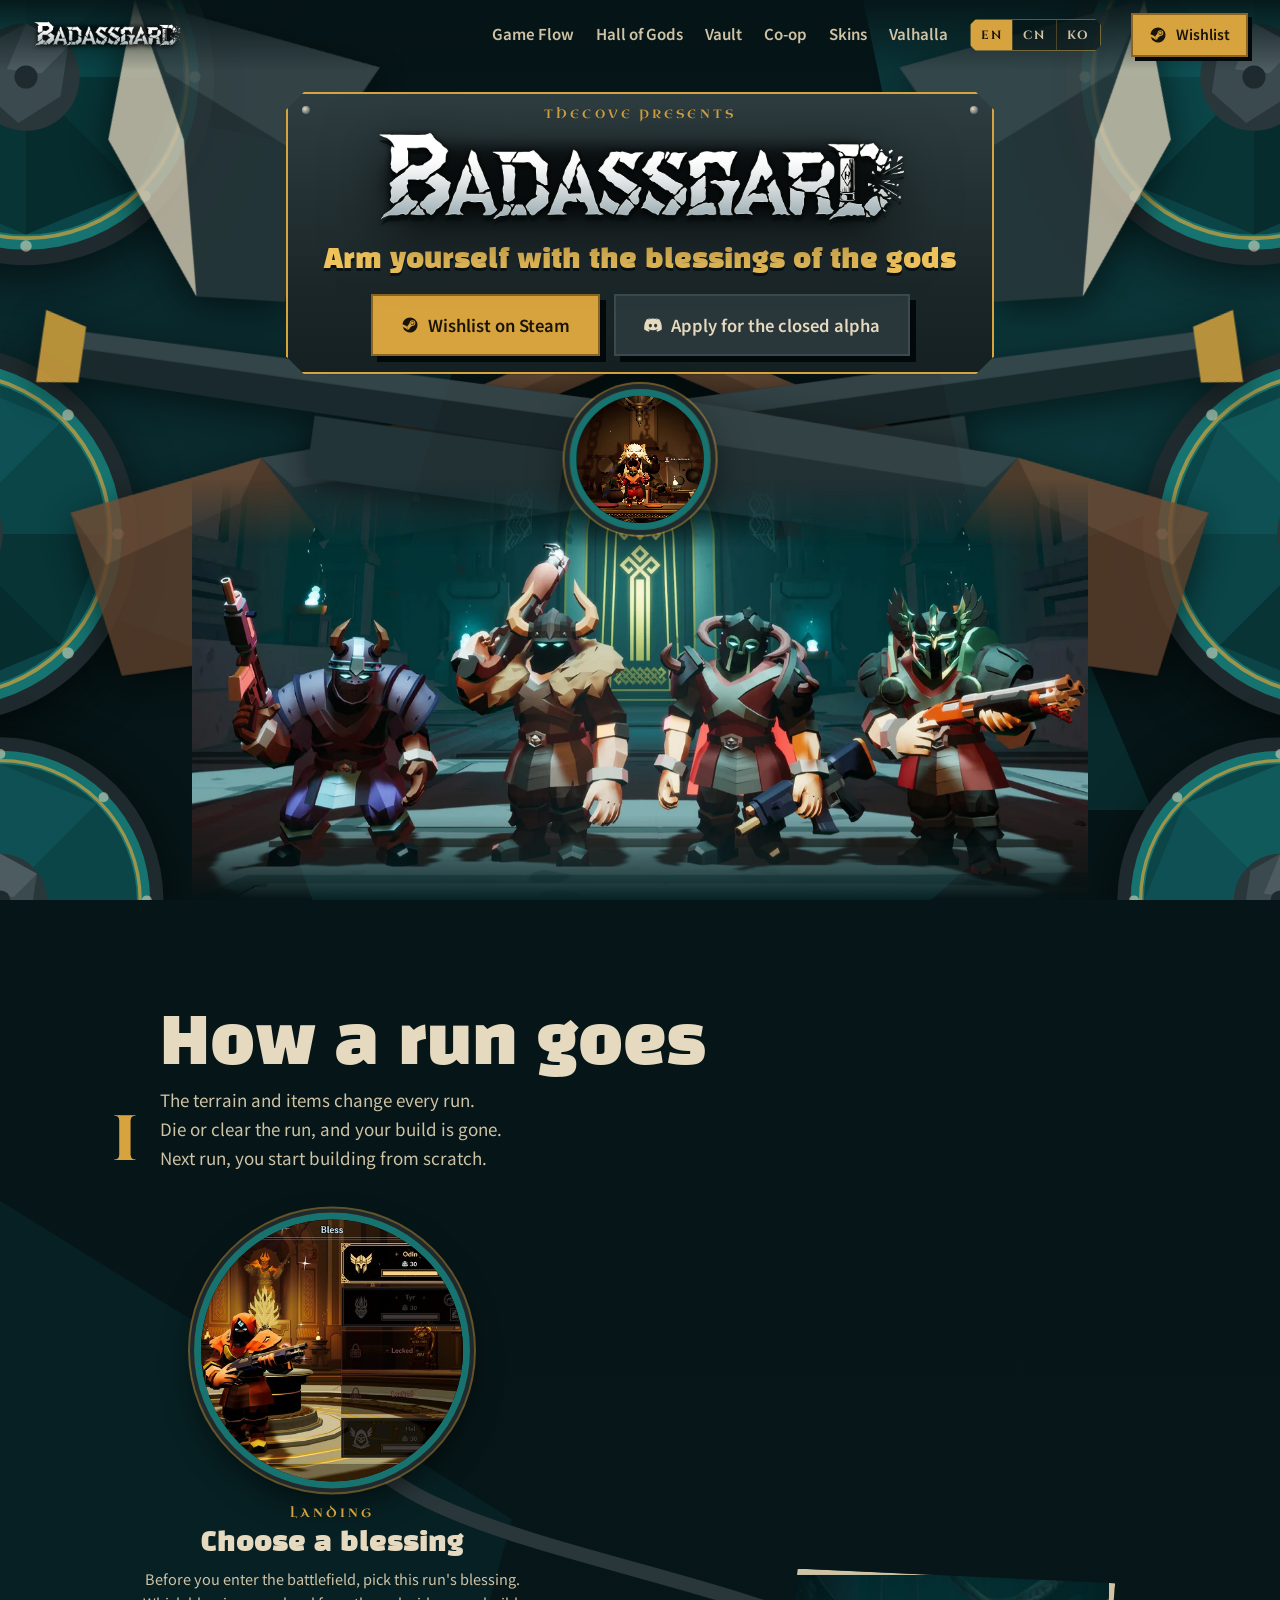
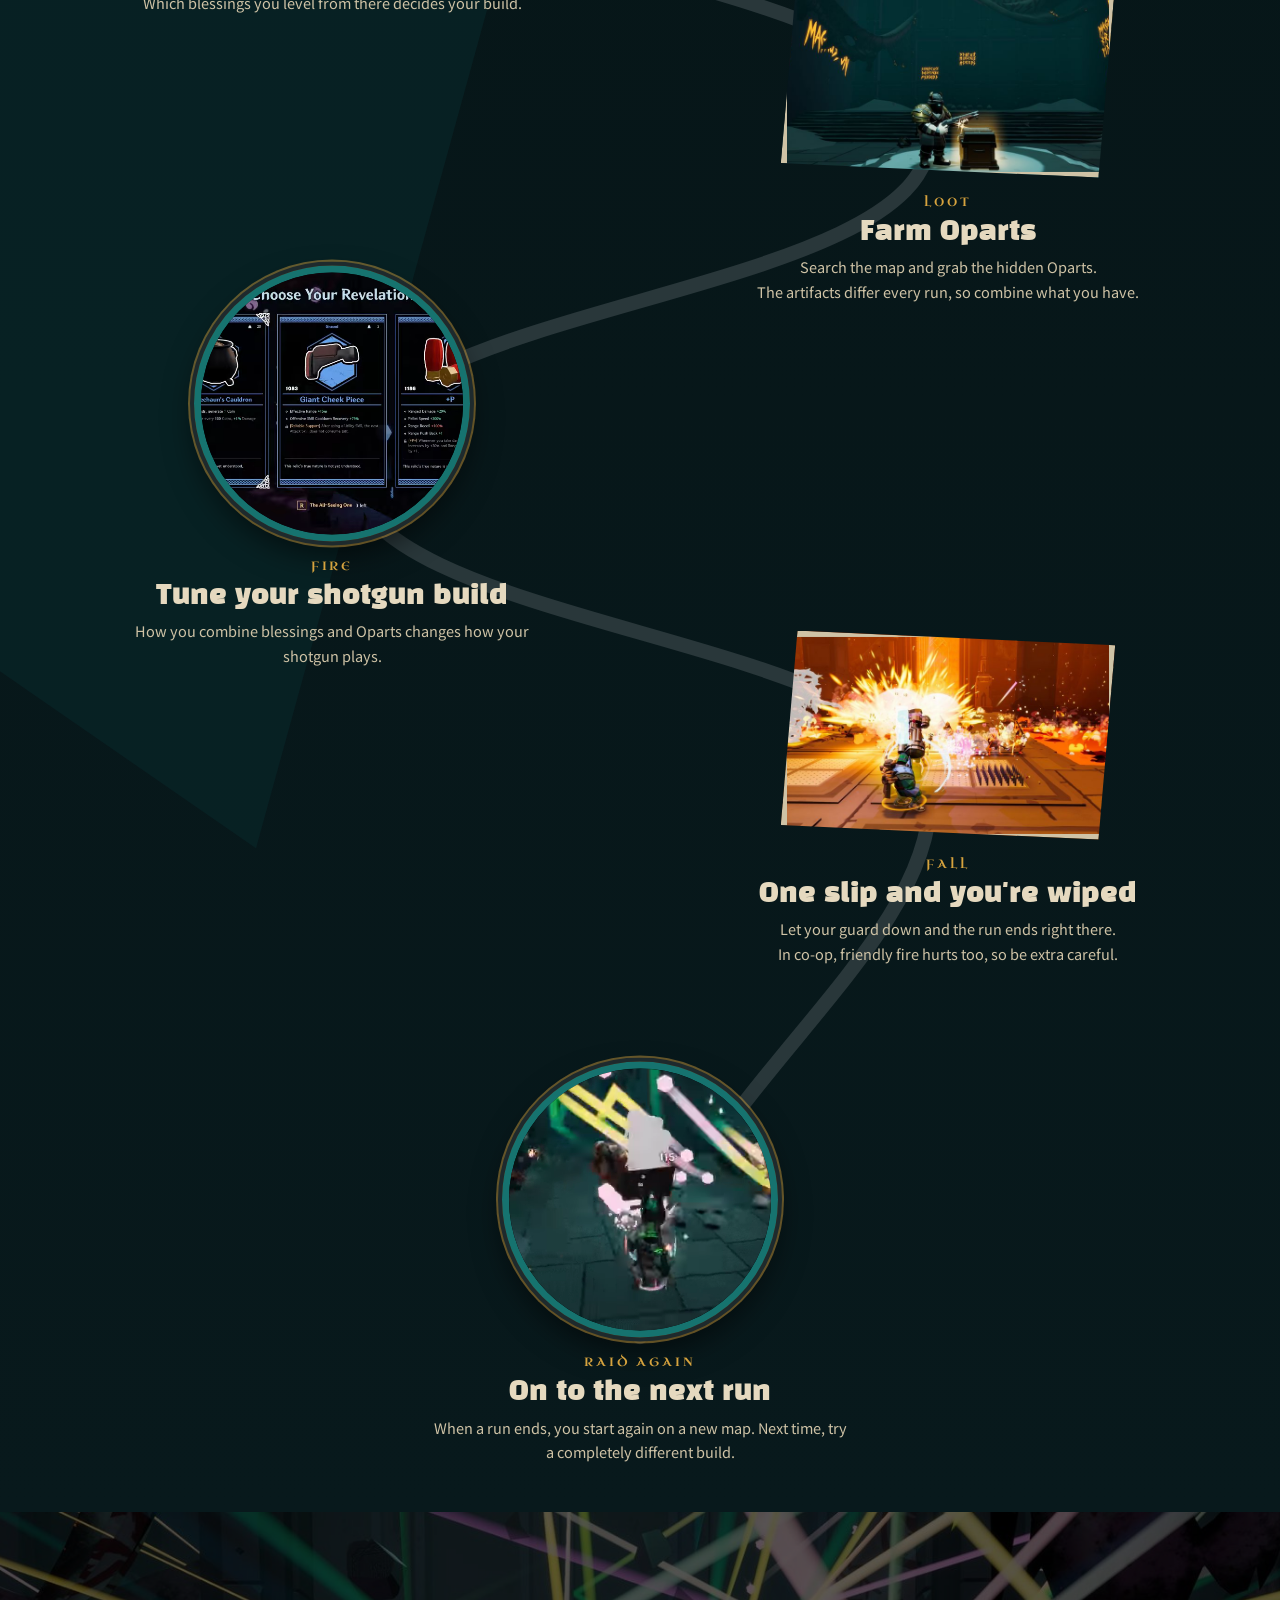
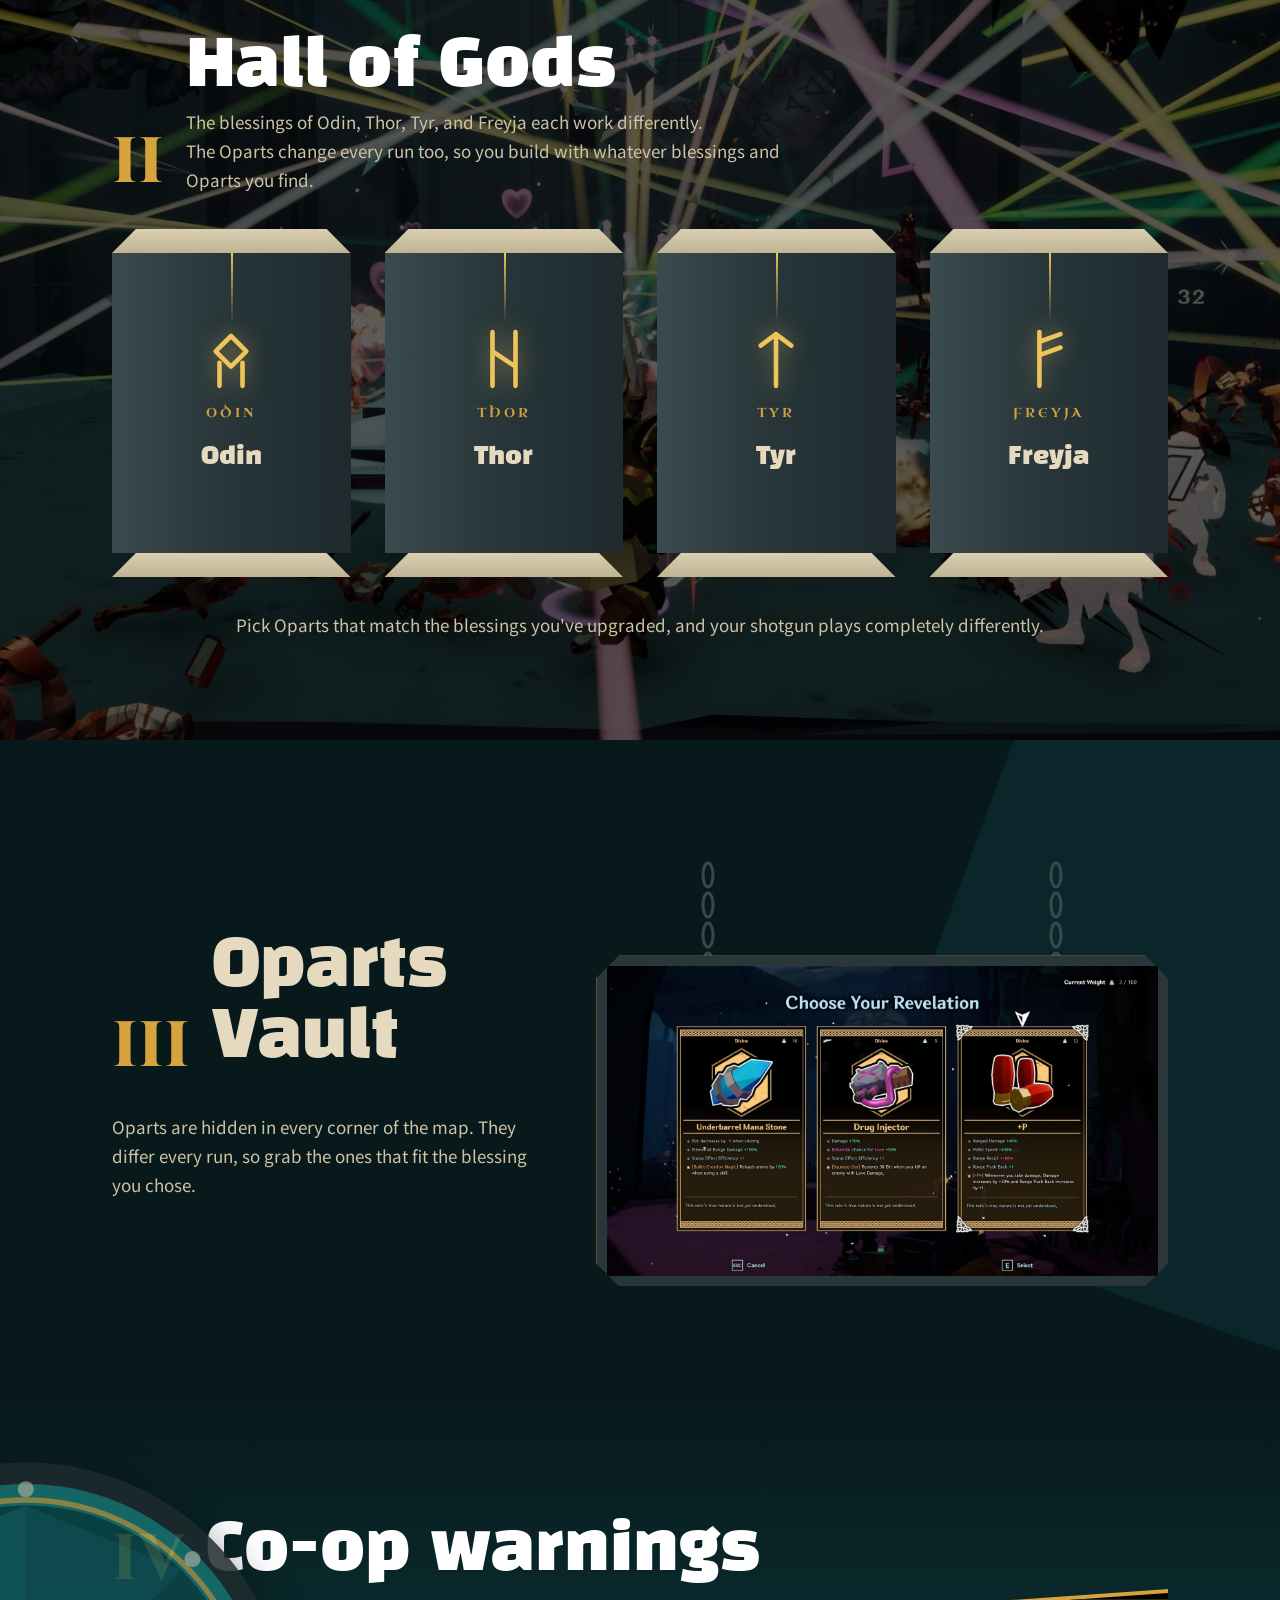
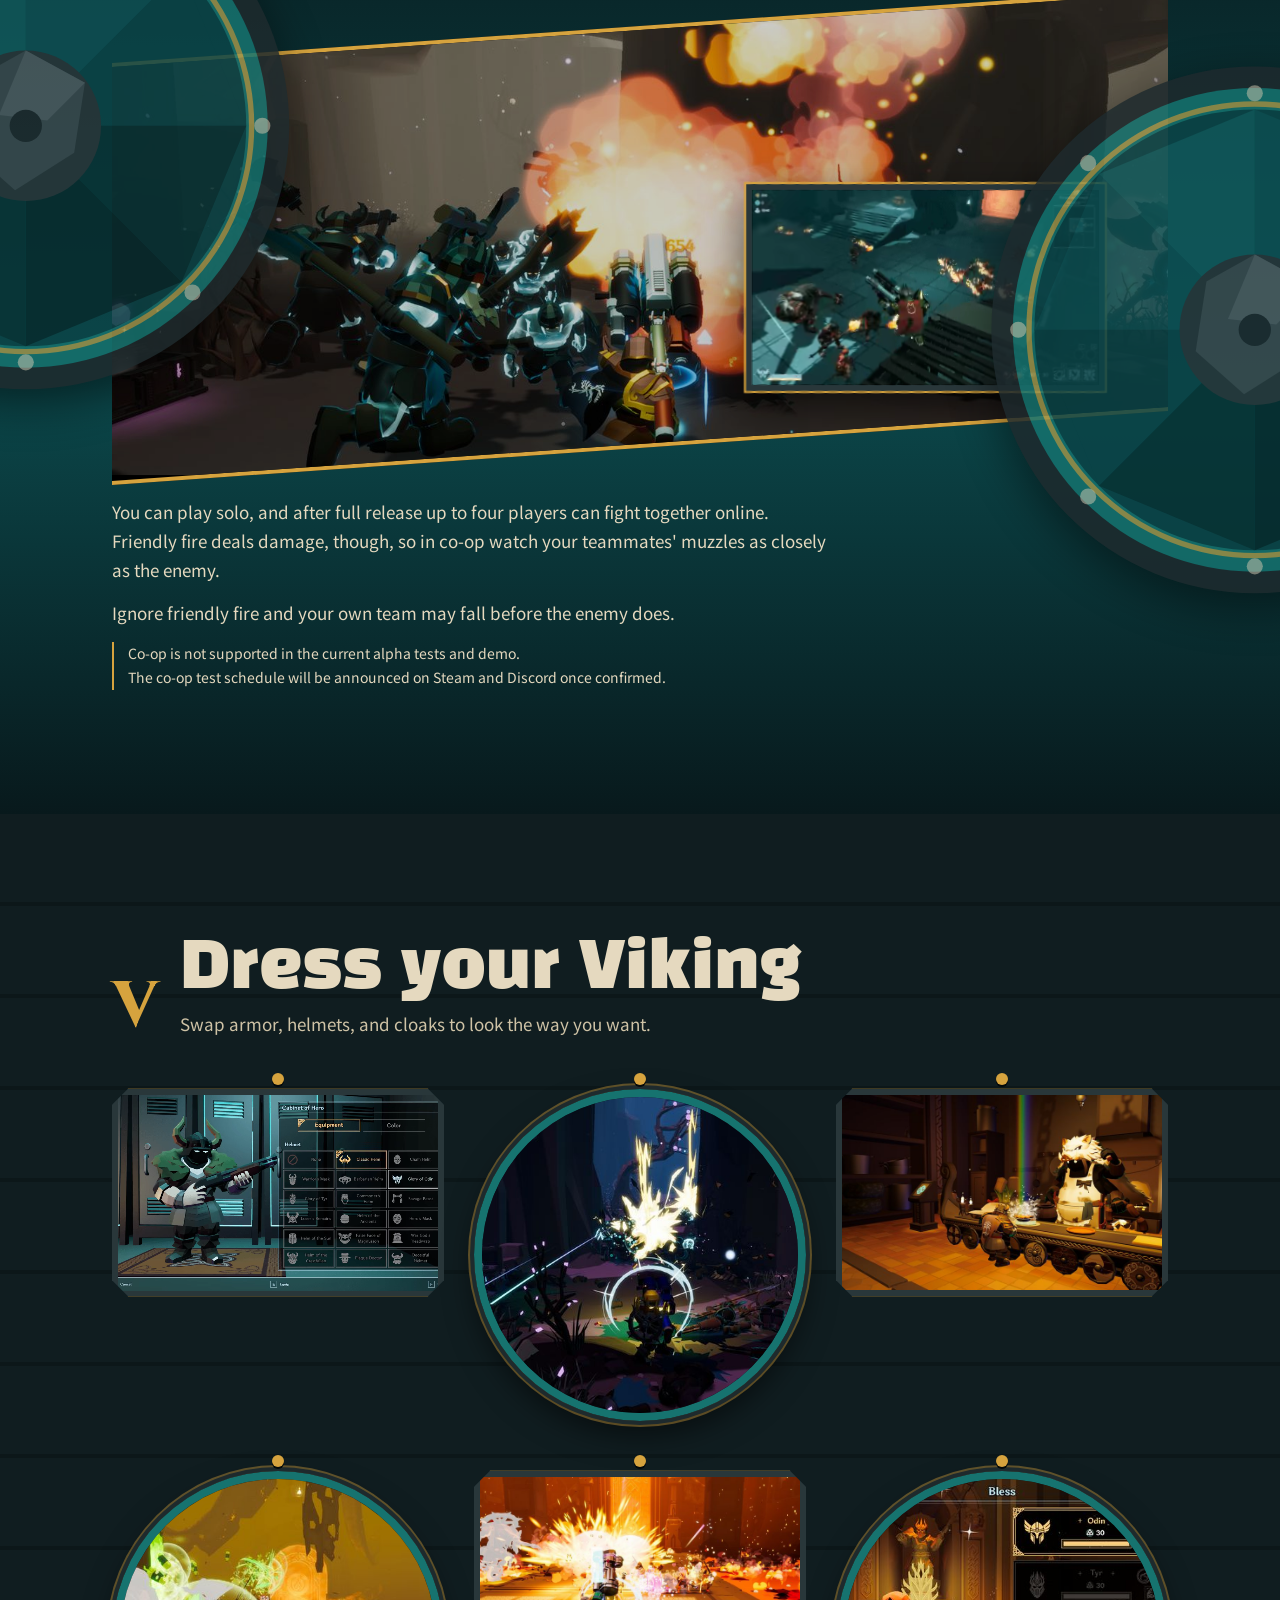
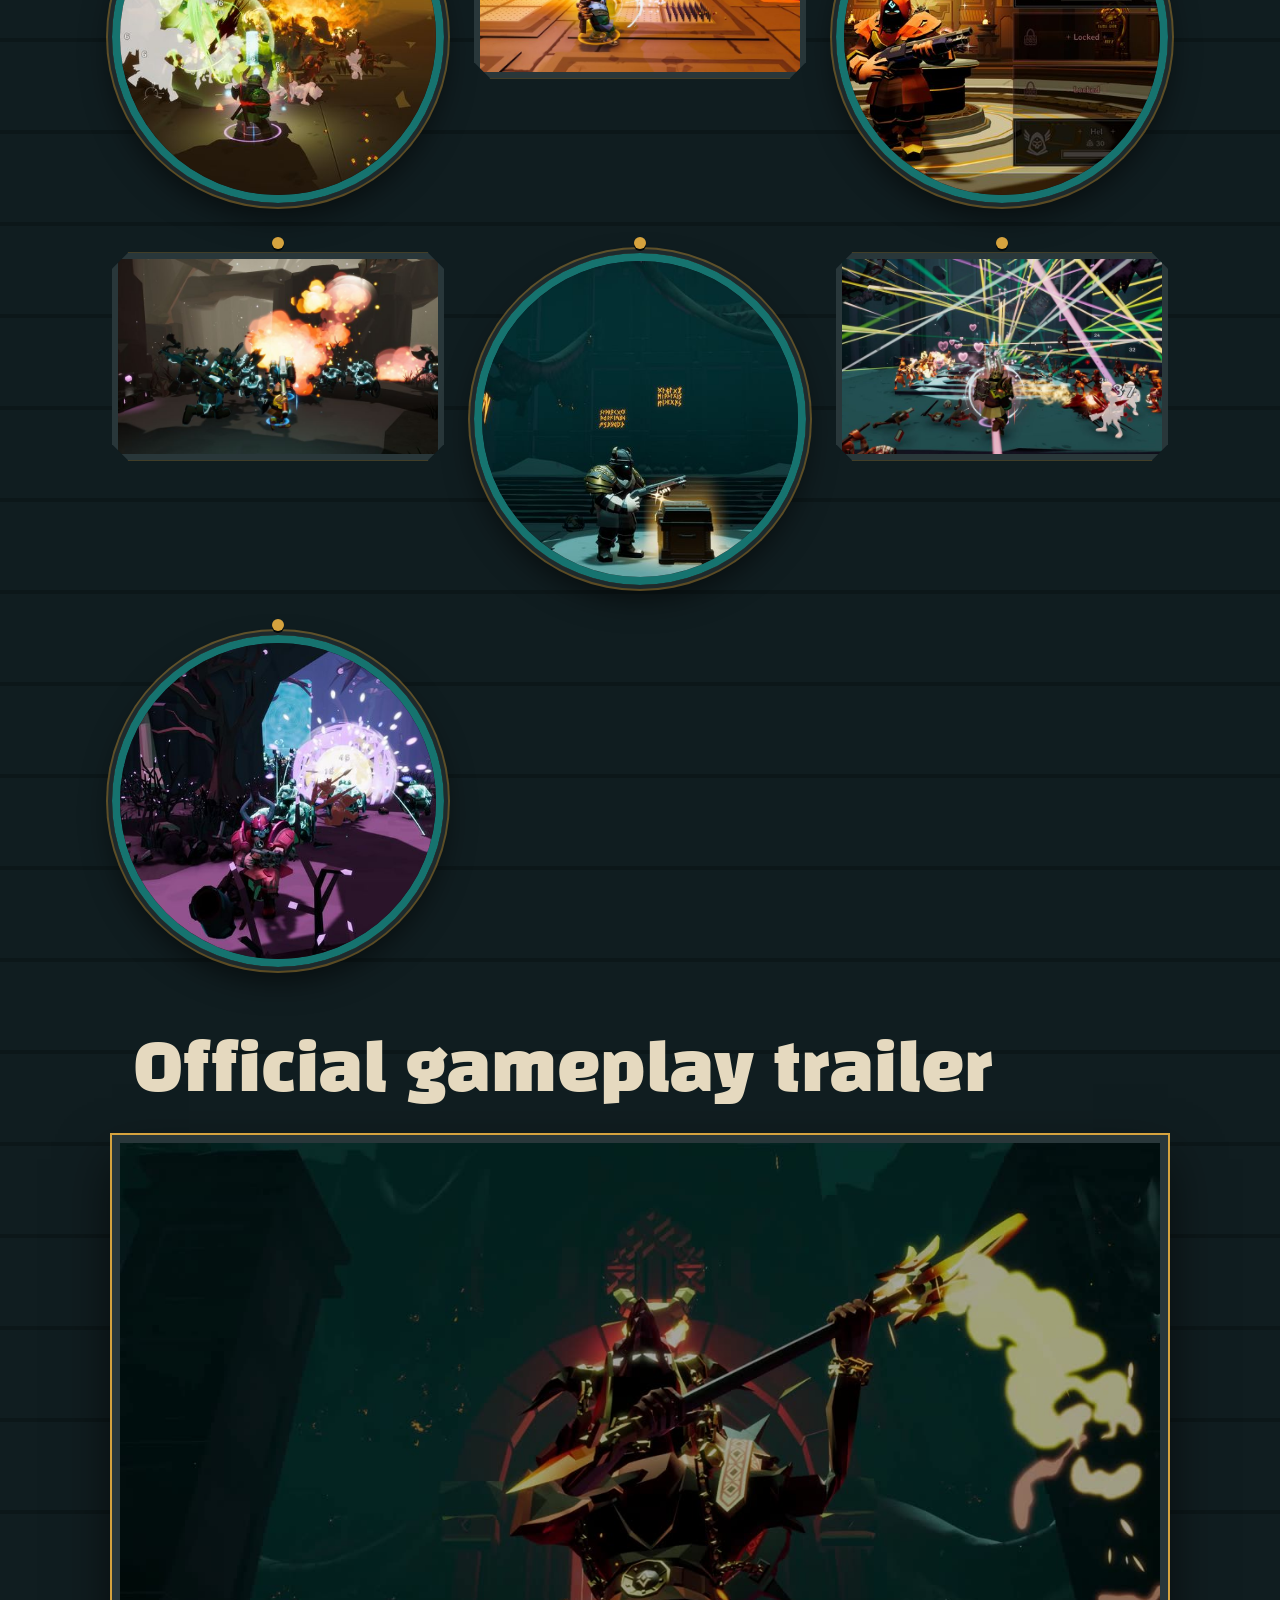
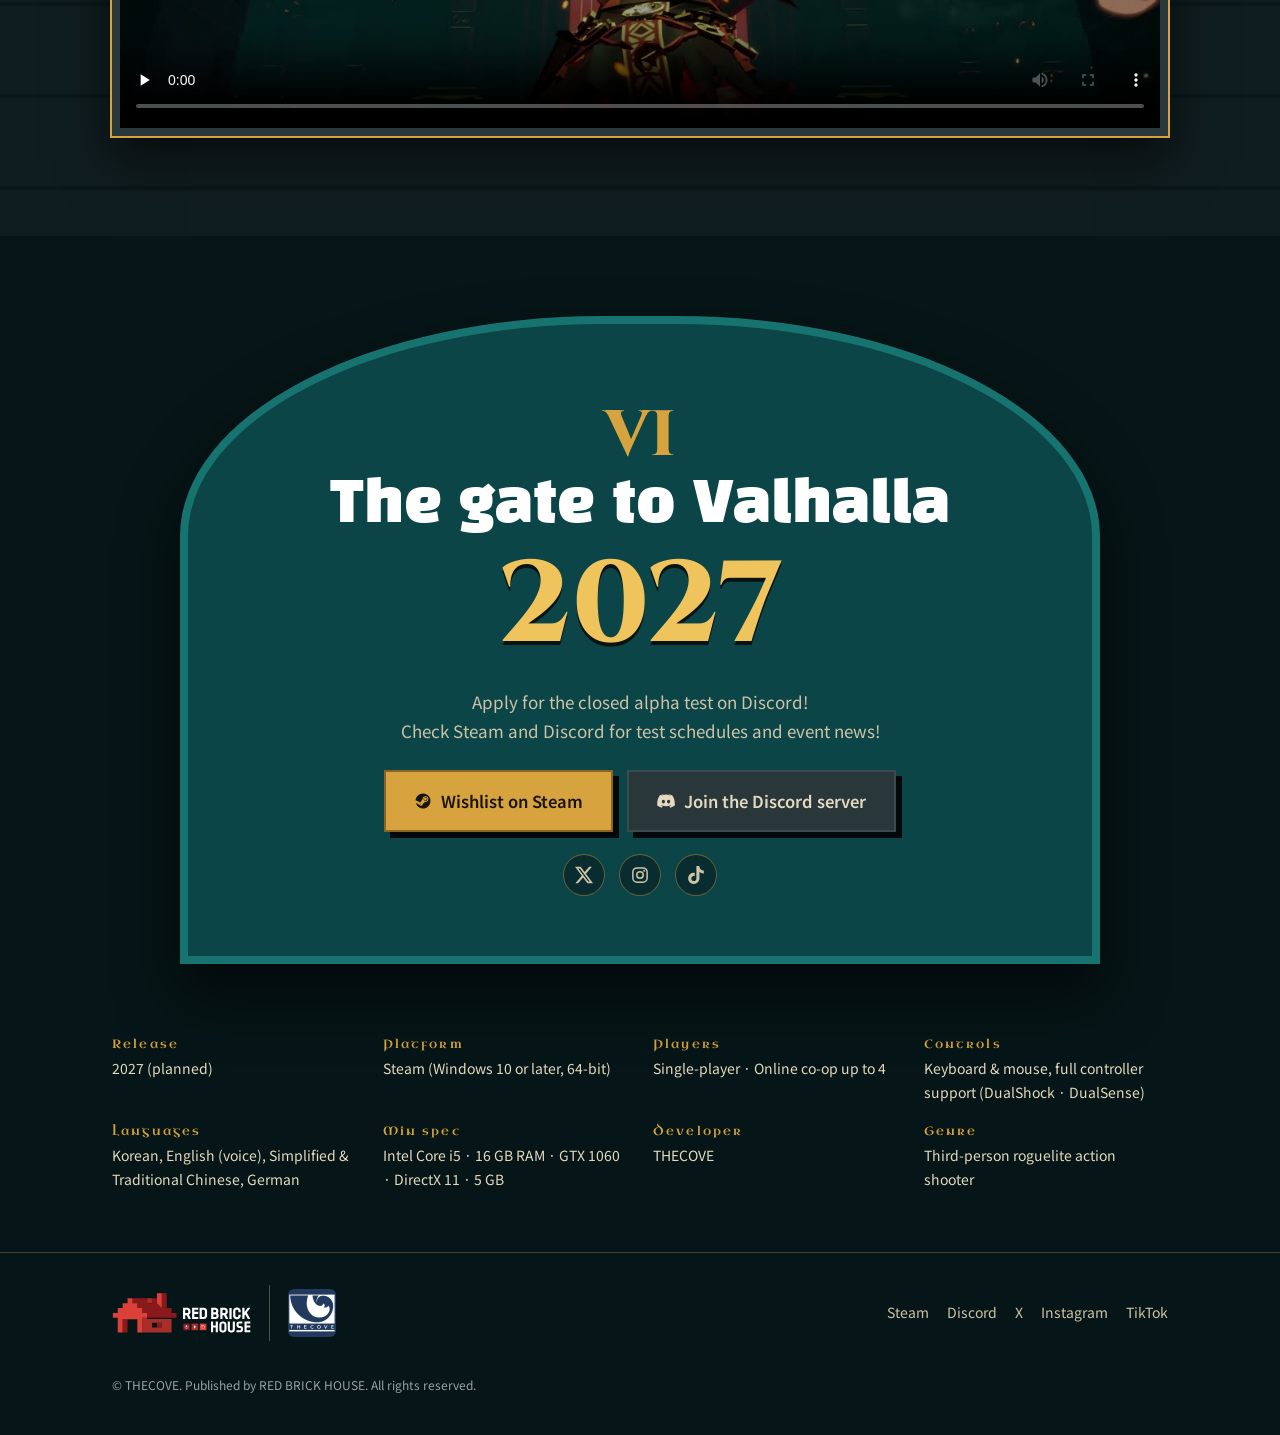
==== commit 8602cb3f: "Label the Chinese switch as CN" ====
--- a/index.html
+++ b/index.html
@@ -105,7 +105,7 @@
   <button class="burger" type="button" aria-label="메뉴" data-i18n-aria="aMenu" aria-expanded="false"><span></span><span></span><span></span></button>
   <nav class="menu" id="menu">
     <a href="#route" data-i18n="k1">게임 흐름</a><a href="#temple" data-i18n="k2">신들의 전당</a><a href="#vault" data-i18n="k3">보물창고</a><a href="#court" data-i18n="k4">팀 게임</a><a href="#forge" data-i18n="k5">스킨</a><a href="#gate" data-i18n="k6">발할라</a>
-    <span class="lang-switch" role="group" aria-label="Language"><button type="button" class="lang-btn" data-lang="en" onclick="setLang('en')">EN</button><button type="button" class="lang-btn" data-lang="zh" onclick="setLang('zh')">ZH</button><button type="button" class="lang-btn" data-lang="ko" onclick="setLang('ko')">KO</button></span>
+    <span class="lang-switch" role="group" aria-label="Language"><button type="button" class="lang-btn" data-lang="en" onclick="setLang('en')">EN</button><button type="button" class="lang-btn" data-lang="zh" onclick="setLang('zh')">CN</button><button type="button" class="lang-btn" data-lang="ko" onclick="setLang('ko')">KO</button></span>
     <a class="btn btn-gold" href="https://store.steampowered.com/app/3415350/" target="_blank" rel="noopener"><svg class="ic"><use href="#ic-steam"/></svg><span data-i18n="k7">찜하기</span></a>
   </nav>
 </header>
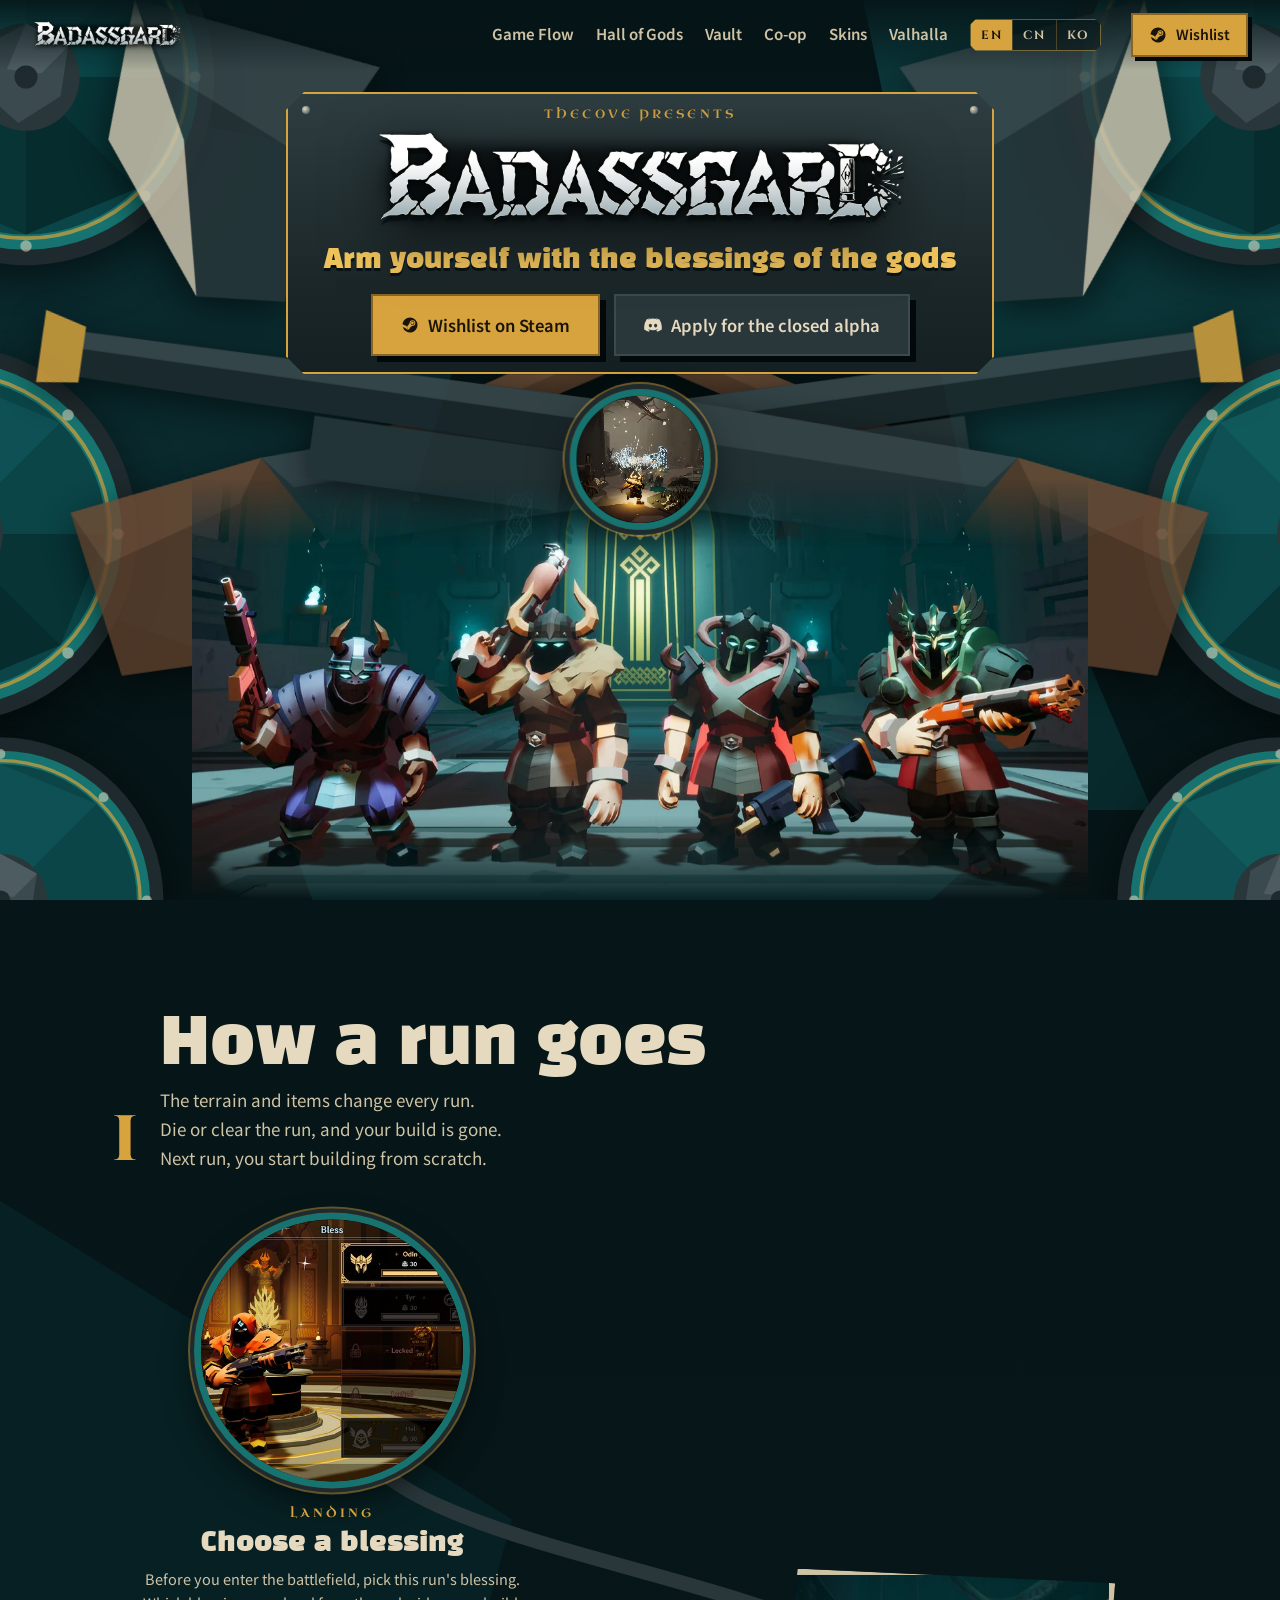
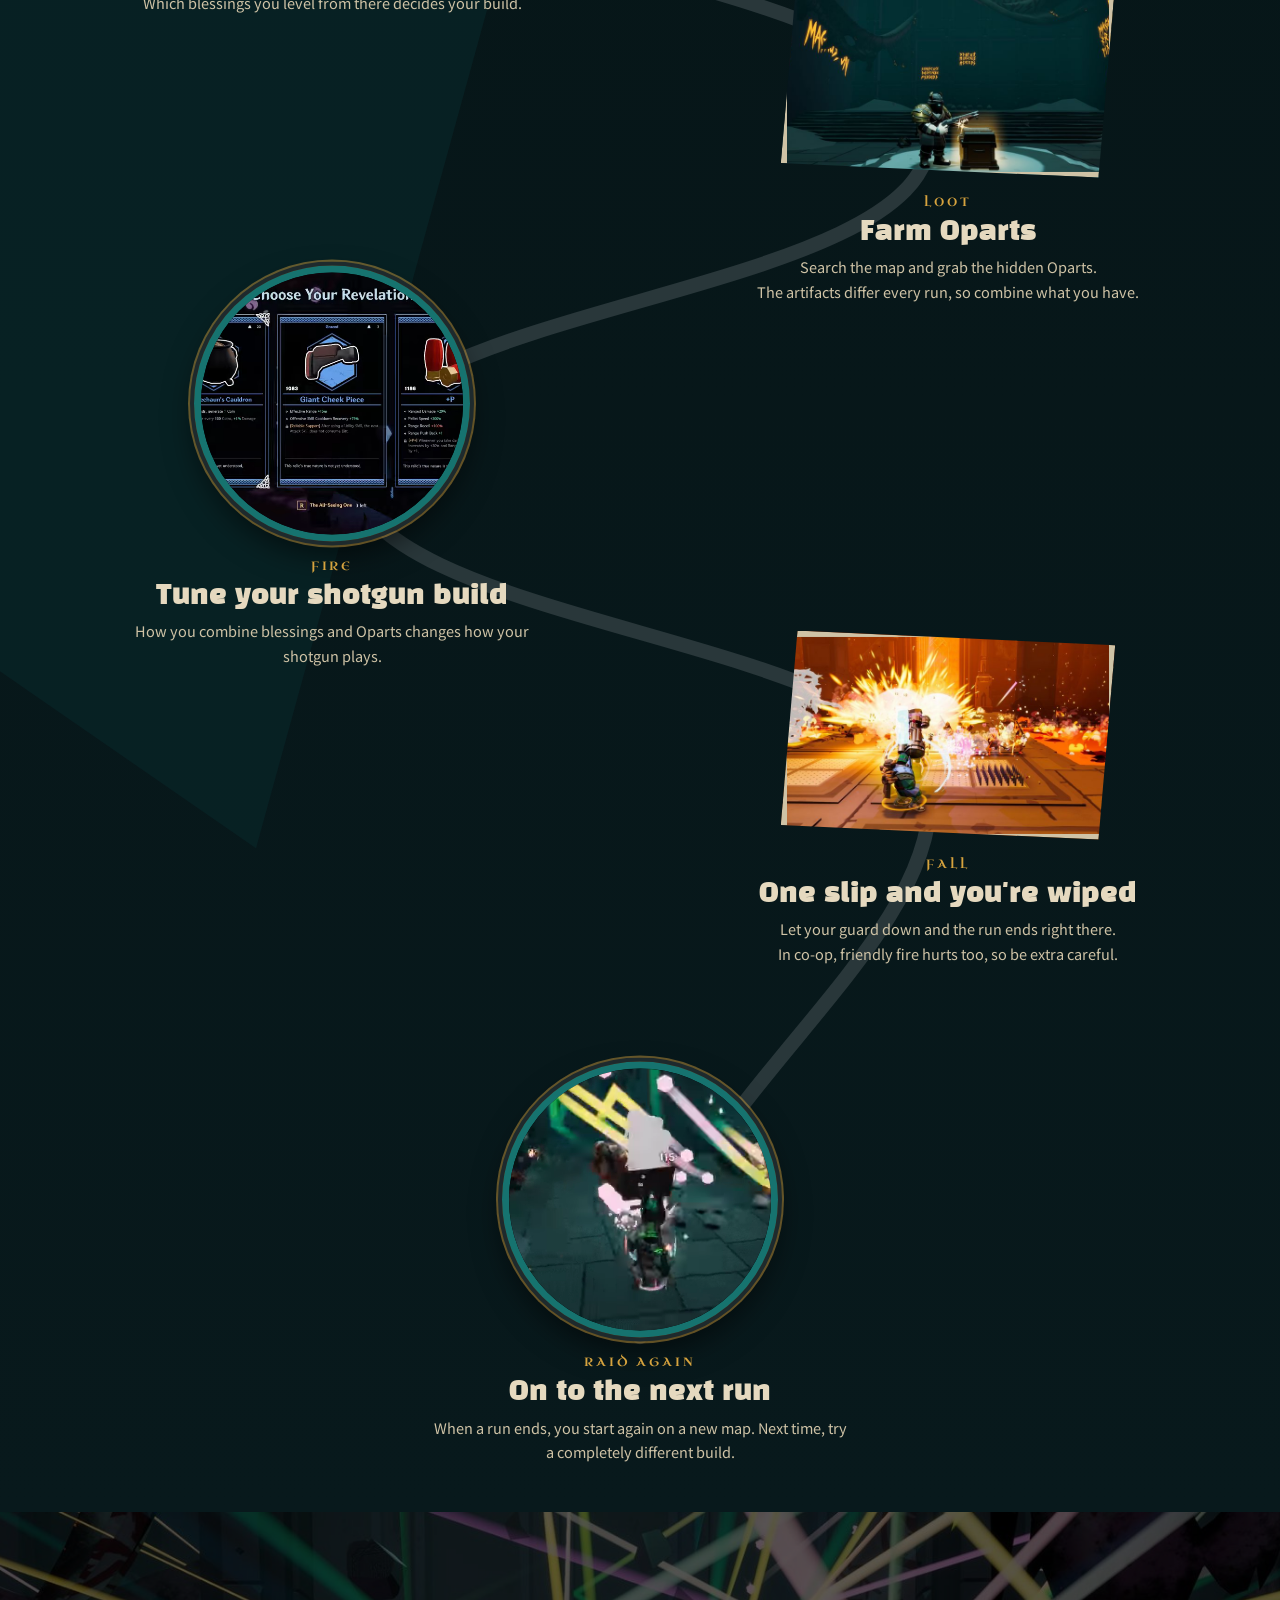
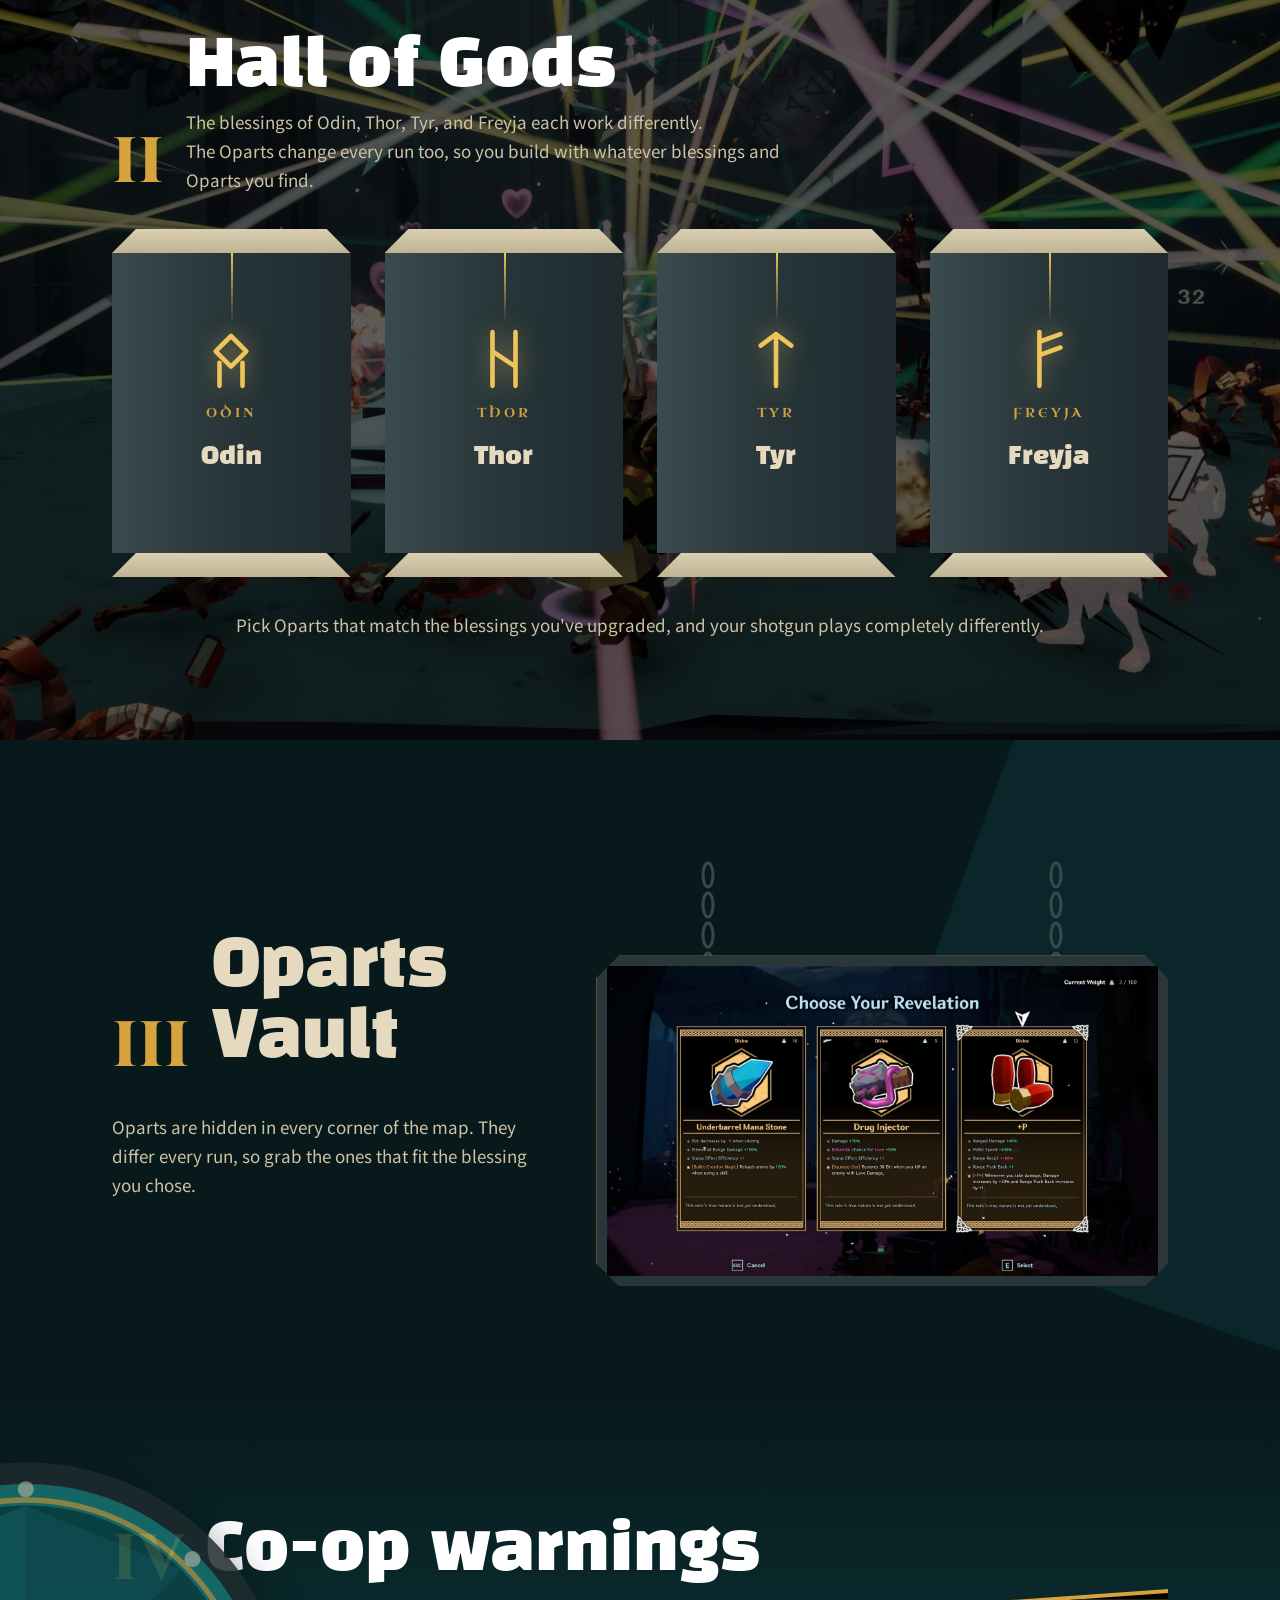
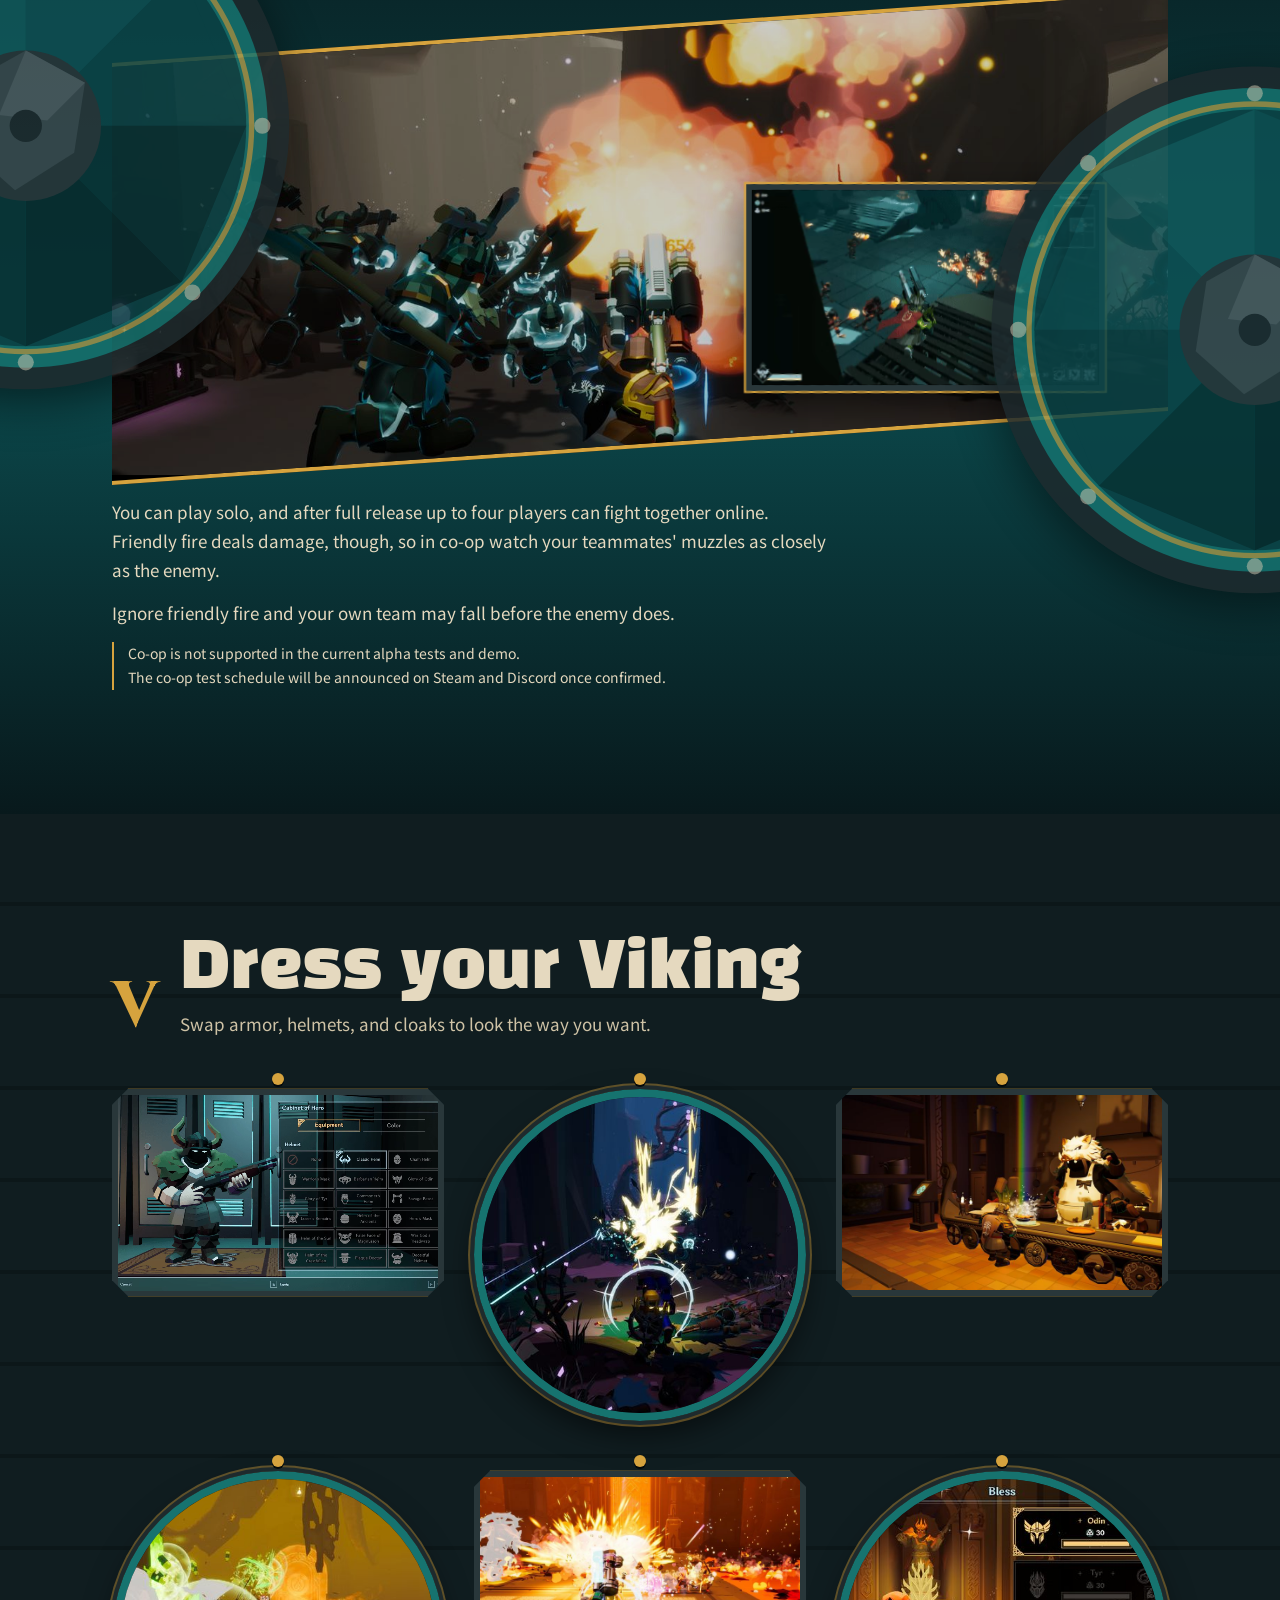
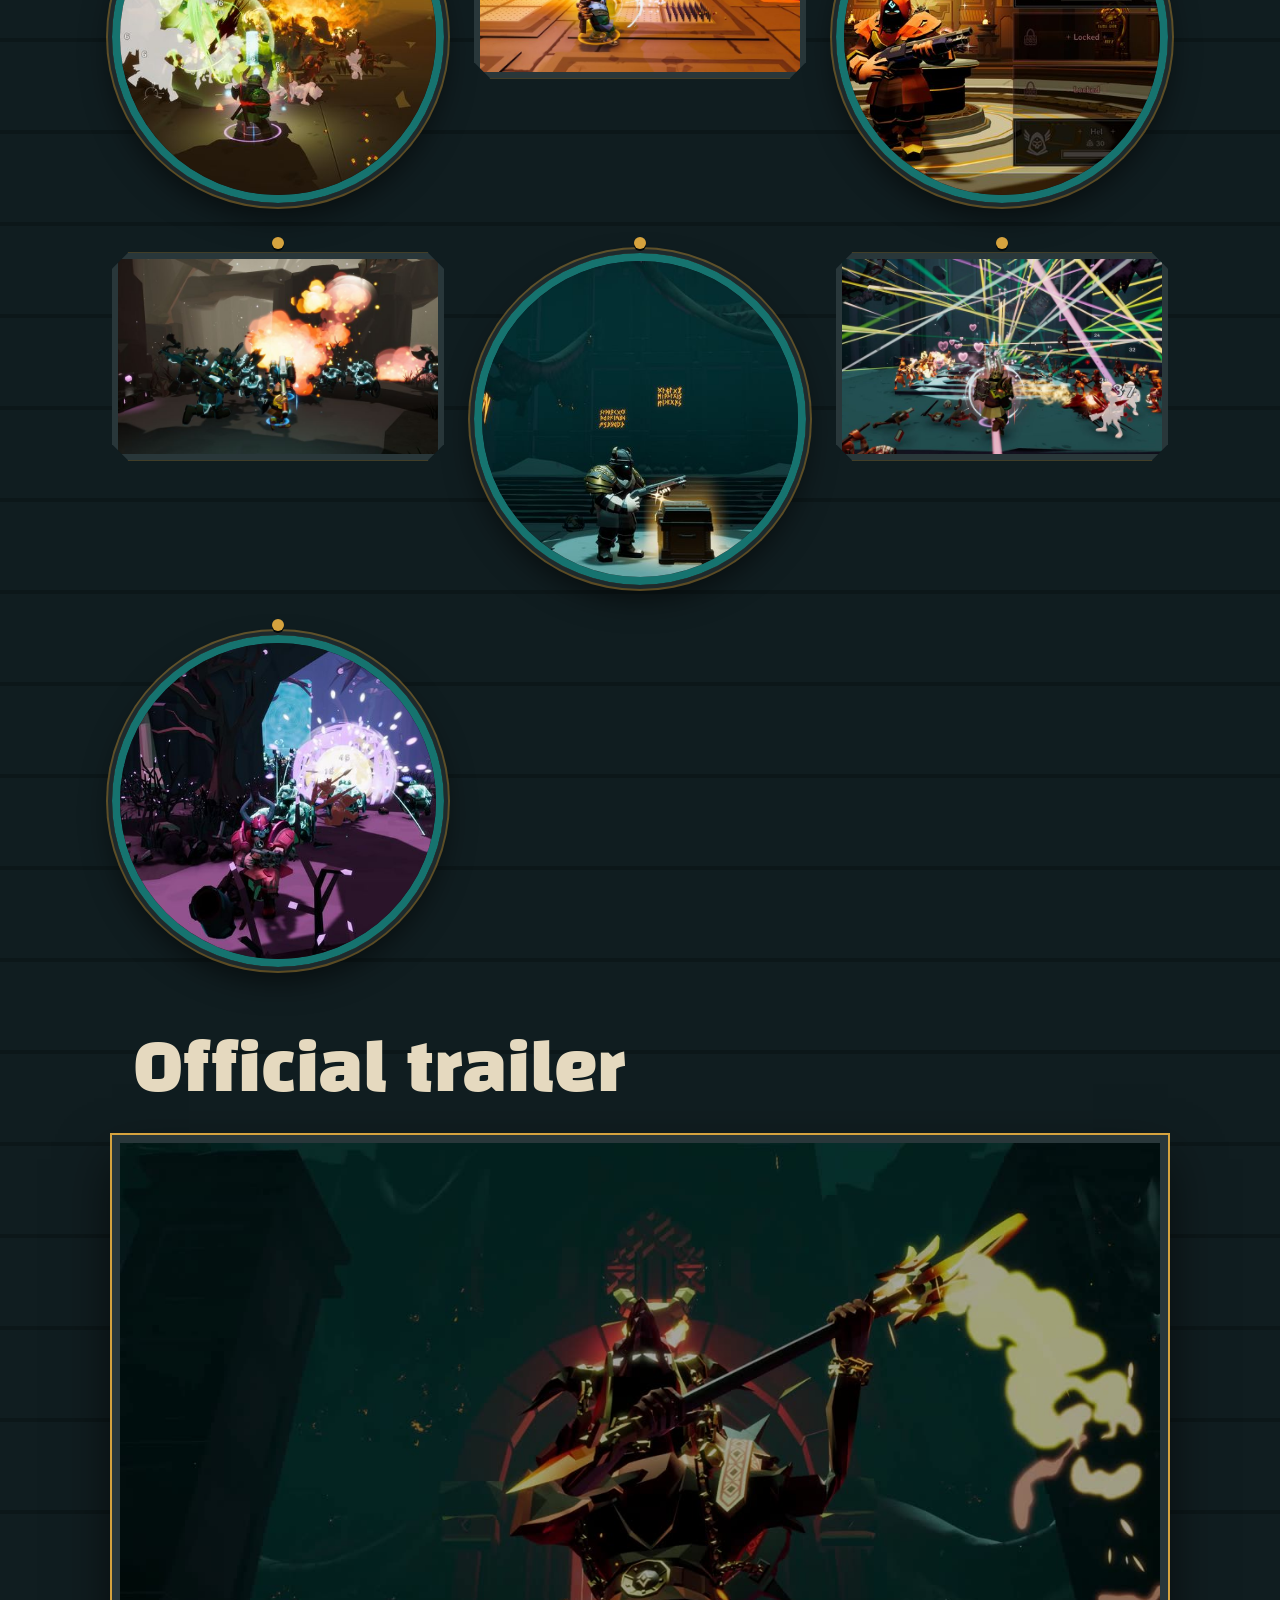
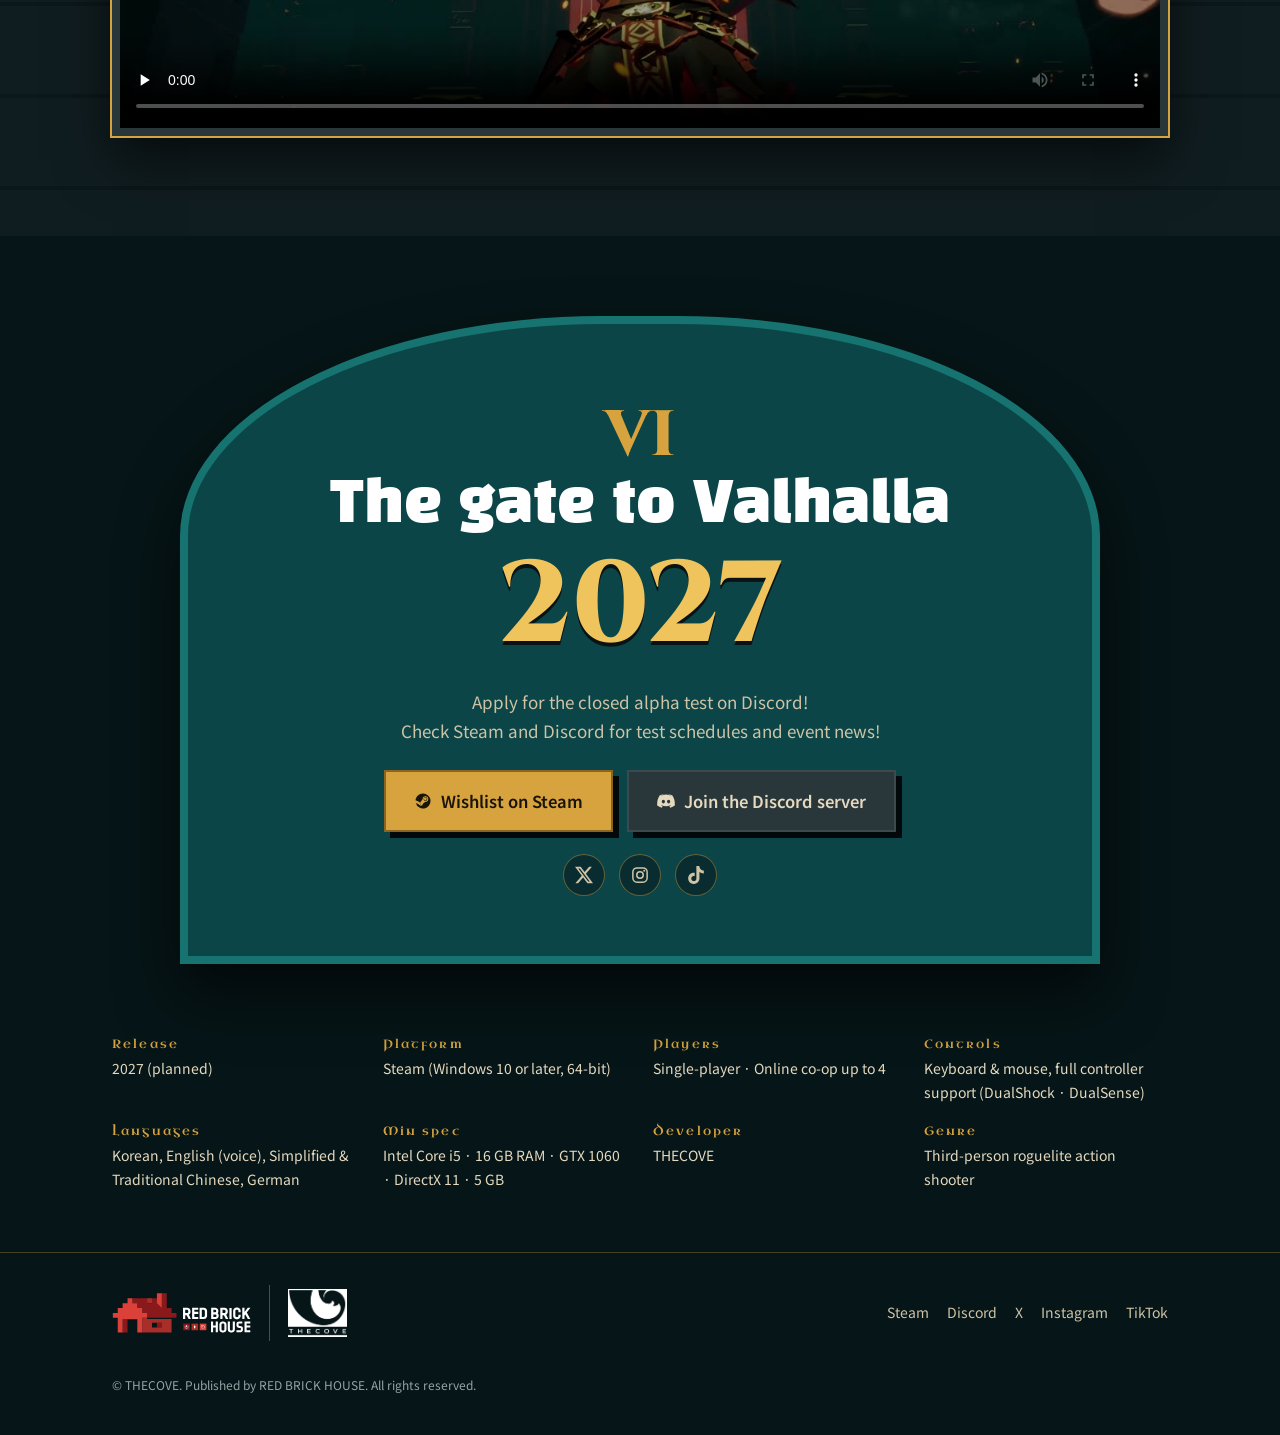
==== commit 6f4d8599: "Use the official THECOVE logo in the footer and shorten the trailer heading" ====
--- a/index.html
+++ b/index.html
@@ -227,7 +227,7 @@
       <a class="mount round" href="img/p01-1600.jpg" data-cap="보랏빛 숲의 전투"><img src="img/p01-800.jpg" alt="" width="800" height="450" loading="lazy"></a>
     </div>
     <div class="trailer">
-      <header class="sec-head"><span class="roman">&nbsp;</span><h2 data-i18n="k42">공식 게임플레이 트레일러</h2></header>
+      <header class="sec-head"><span class="roman">&nbsp;</span><h2 data-i18n="k42">오피셜 트레일러</h2></header>
       <div class="trailer-frame"><video controls preload="none" playsinline poster="media/trailer-poster.jpg"><source src="media/badassgard-trailer-720.webm" type="video/webm"><source src="media/badassgard-trailer-720.mp4" type="video/mp4"></video></div>
     </div>
   </div>
--- a/style.css
+++ b/style.css
@@ -210,7 +210,7 @@
 .foot-cis{display:flex;align-items:center;gap:18px}
 .p-logo{height:40px;width:auto}
 .p-sep{width:1px;height:56px;background:rgba(229,217,191,.3)}
-.p-dev-logo{height:48px;width:auto;border-radius:6px}
+.p-dev-logo{height:48px;width:auto}
 @media (max-width:600px){.foot-cis{gap:14px}.p-logo{height:32px}.p-dev-logo{height:40px}}
 .foot-in{display:flex;align-items:center;gap:24px;flex-wrap:wrap}
 .foot-links{display:flex;gap:18px;font-size:14px;color:var(--bone2);margin-left:auto}
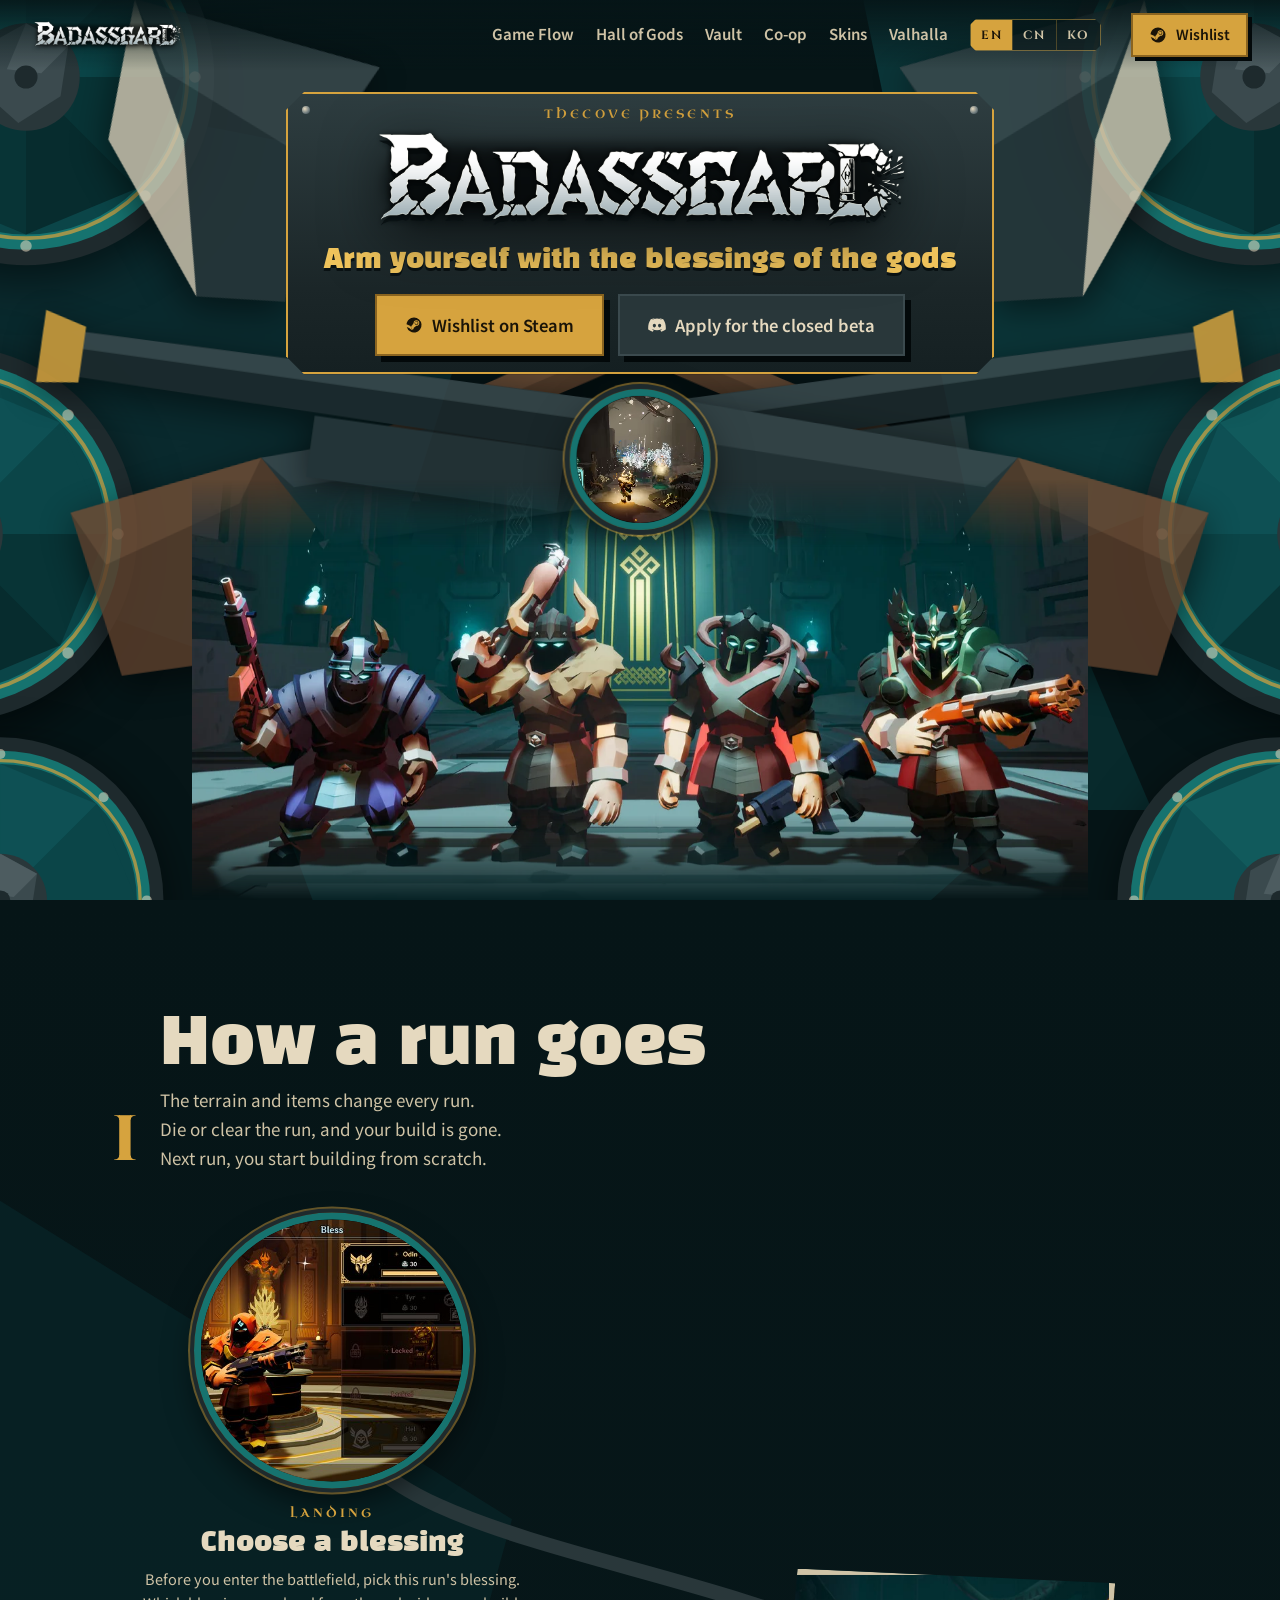
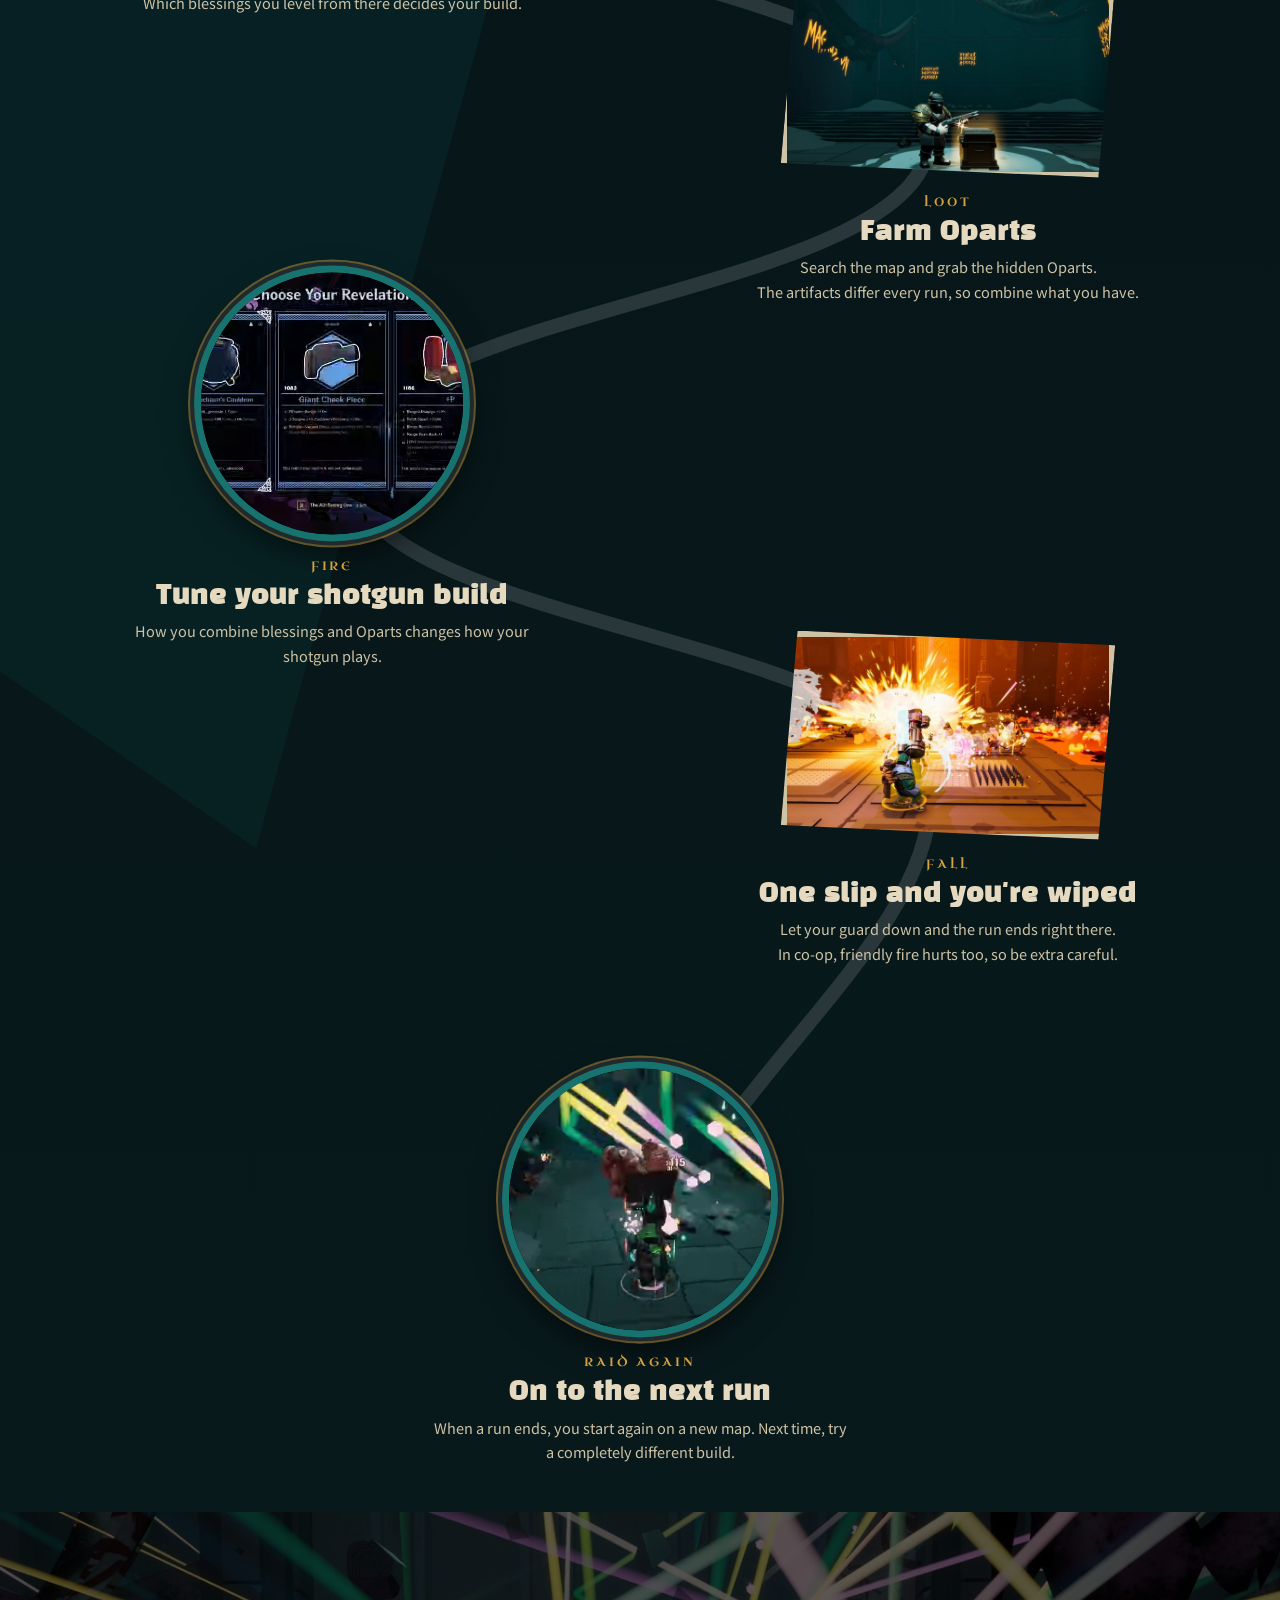
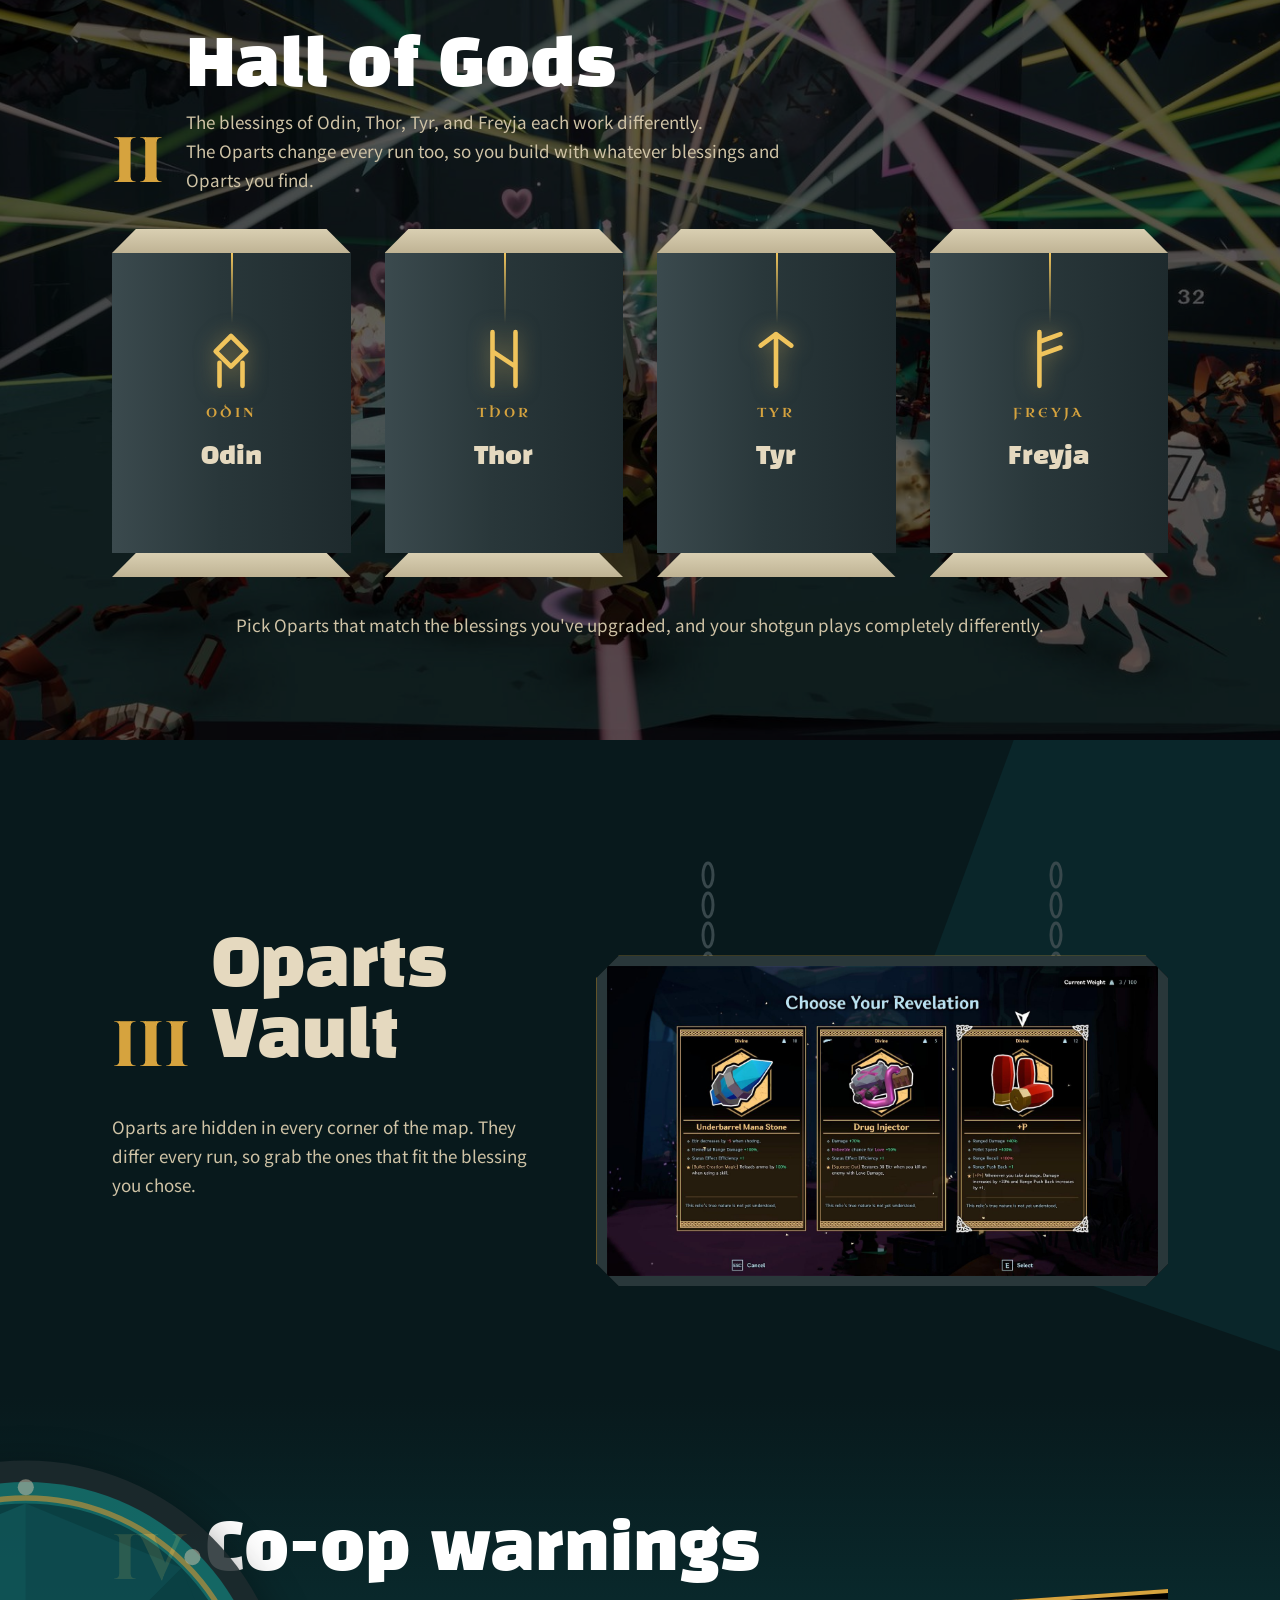
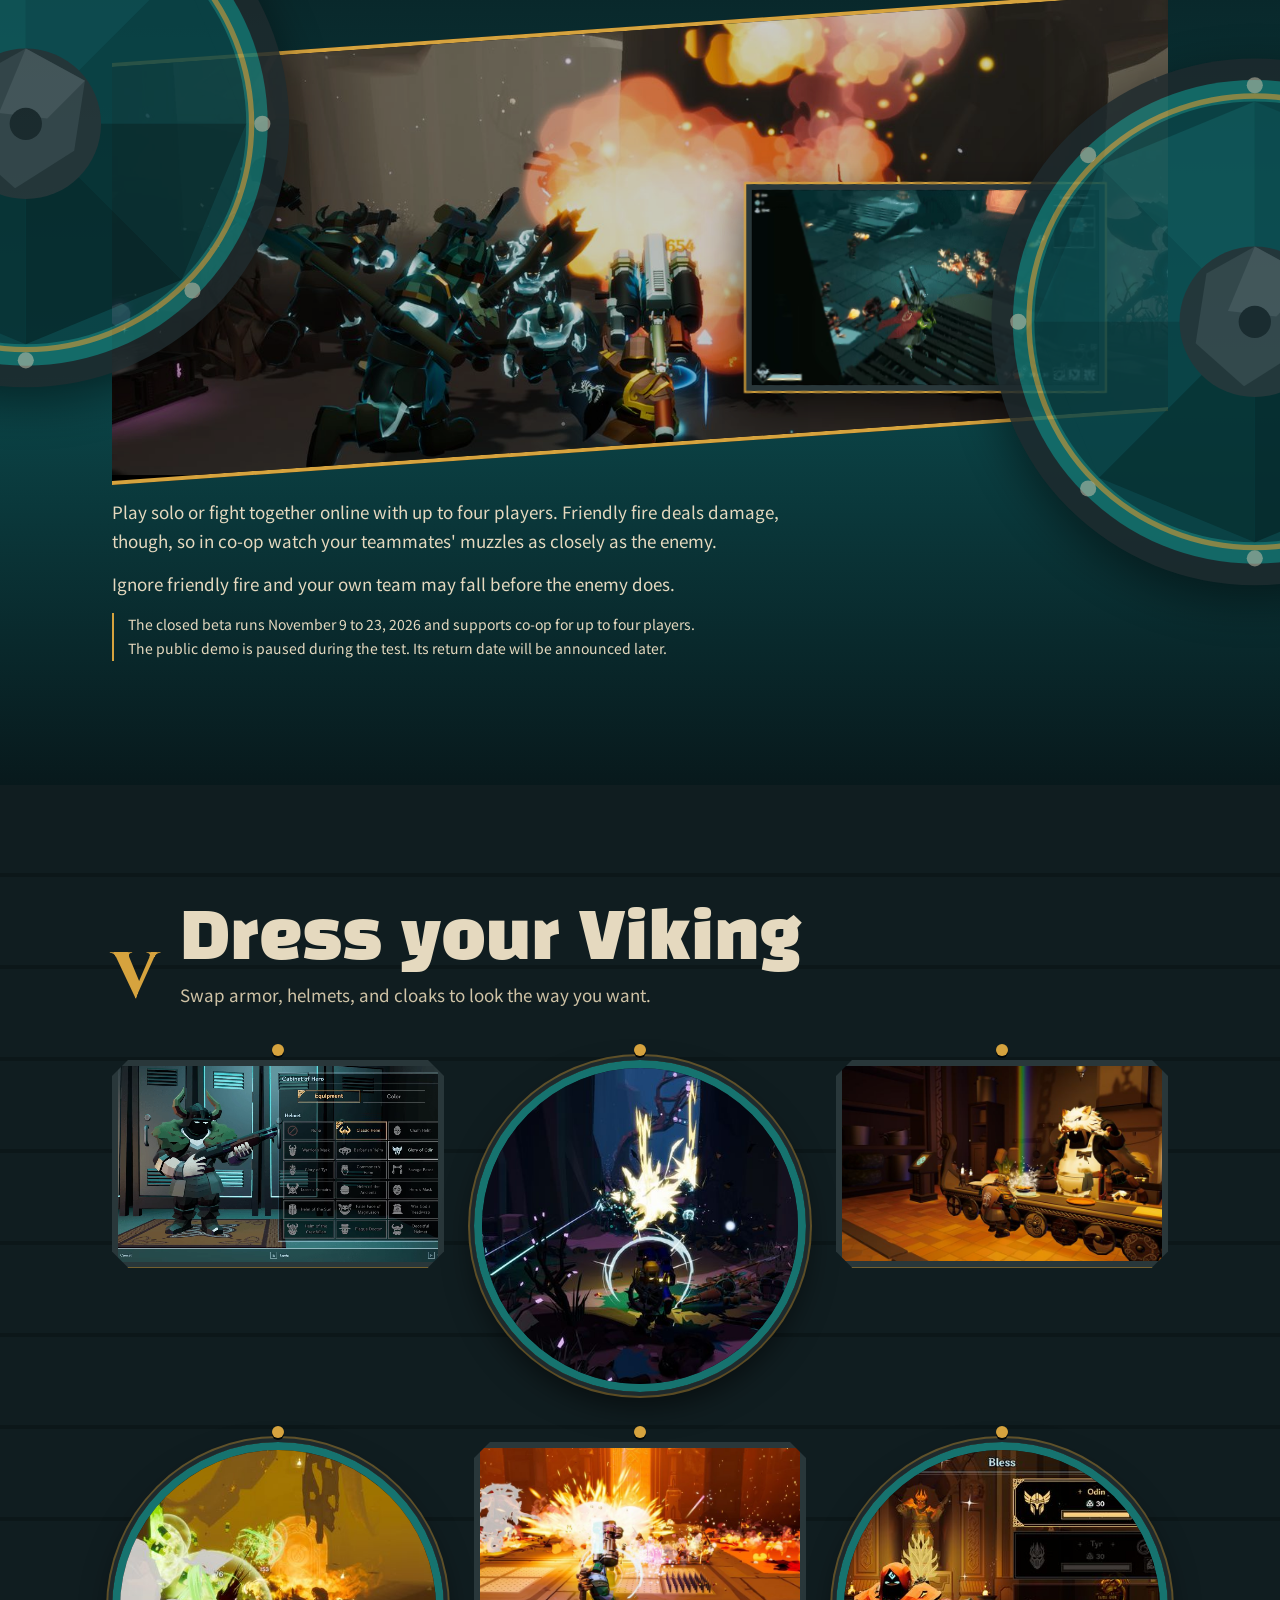
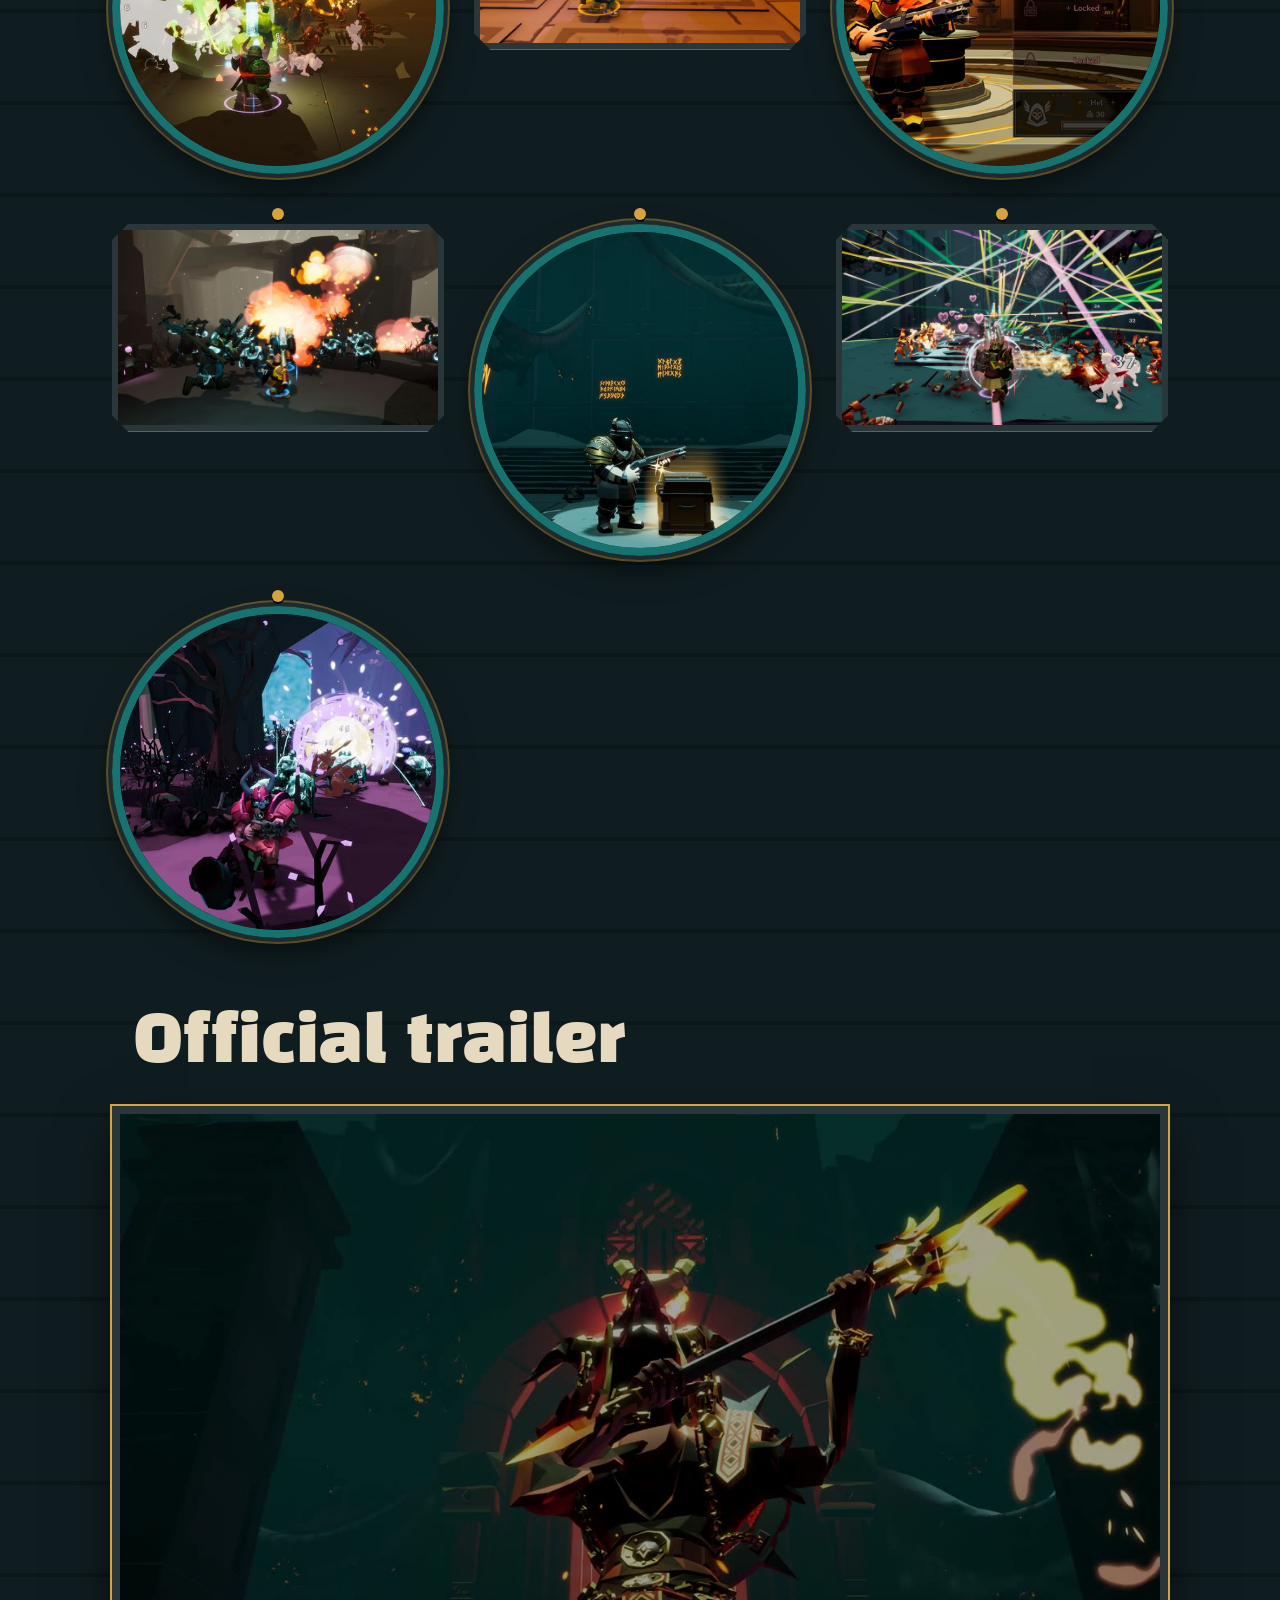
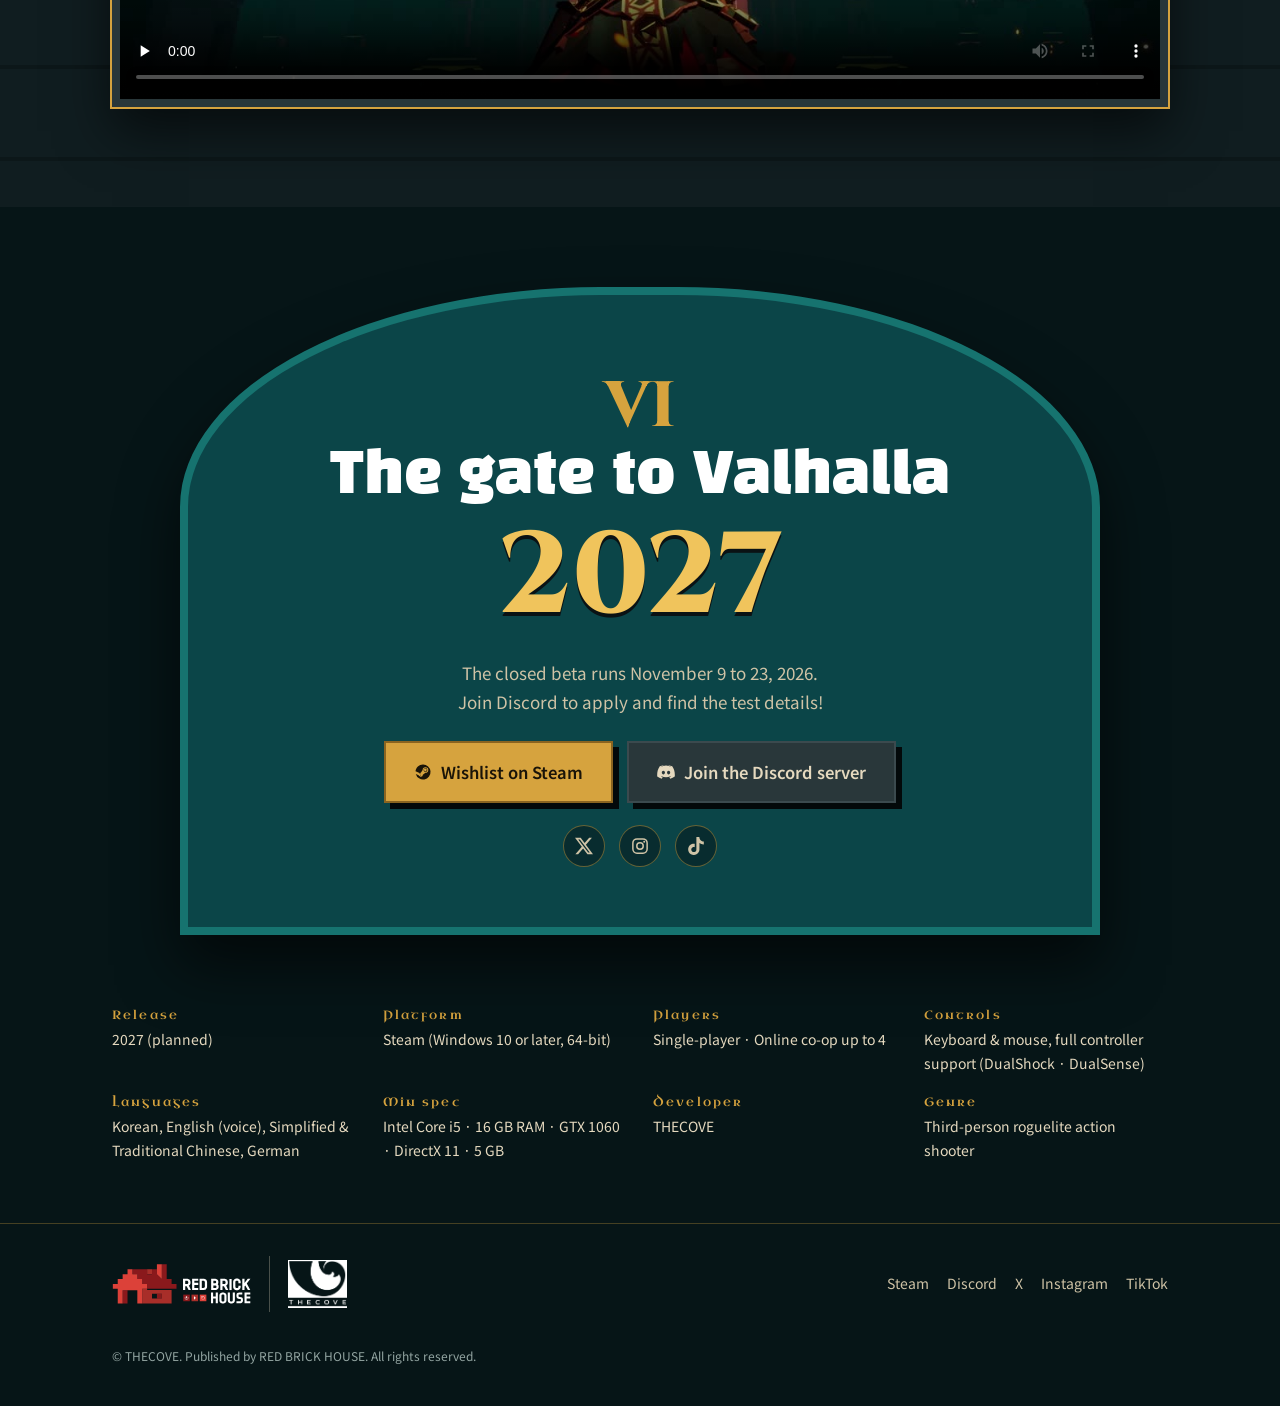
==== commit f67adeaa: "Update closed beta dates and co-op information" ====
--- a/index.html
+++ b/index.html
@@ -4,11 +4,11 @@
 <meta charset="UTF-8">
 <meta name="viewport" content="width=device-width, initial-scale=1.0">
 <title>BADASSGARD | 배드애스가르드 공식 사이트</title>
-<meta name="description" content="배드애스가르드는 북유럽 신화의 전장에서 샷건을 쏘며 싸우는 3인칭 로그라이트 액션 슈터입니다. 신들의 축복과 맵에서 얻은 오파츠를 조합해 빌드를 짭니다. 2027년 Steam(Windows) 출시 예정이며, 정식 출시 후에는 최대 4인 온라인 협동을 지원합니다.">
+<meta name="description" content="배드애스가르드는 북유럽 신화의 전장에서 샷건을 쏘며 싸우는 3인칭 로그라이트 액션 슈터입니다. 신들의 축복과 맵에서 얻은 오파츠를 조합해 빌드를 짭니다. 2027년 Steam(Windows) 출시 예정이며, 2026년 11월 9일부터 23일까지 진행되는 클로즈드 베타에서 최대 4인 온라인 협동을 체험할 수 있습니다.">
 <meta name="robots" content="noindex, nofollow">
 <meta name="theme-color" content="#061517">
 <meta property="og:title" content="BADASSGARD | 배드애스가르드">
-<meta property="og:description" content="샷건을 든 바이킹이 신들의 축복으로 화력을 키워 나가는 3인칭 로그라이트 액션 슈터입니다. 최대 4명이 온라인으로 함께 싸울 수 있으며, 2027년 Steam에 출시될 예정입니다.">
+<meta property="og:description" content="샷건을 든 바이킹이 신들의 축복으로 화력을 키워 나가는 3인칭 로그라이트 액션 슈터입니다. 클로즈드 베타는 2026년 11월 9일부터 23일까지 최대 4인 협동으로 진행되며, 정식 출시는 2027년 예정입니다.">
 <meta property="og:image" content="https://badassgard.com/img/og-image.jpg">
 <meta property="og:image:width" content="1200">
 <meta property="og:image:height" content="630">
@@ -130,7 +130,7 @@
     <p class="tag" data-i18n="k8">신들의 축복으로 무장하라</p>
     <div class="cta">
       <a class="btn btn-gold big" href="https://store.steampowered.com/app/3415350/" target="_blank" rel="noopener"><svg class="ic"><use href="#ic-steam"/></svg><span data-i18n="k9">Steam에서 찜하기</span></a>
-      <a class="btn btn-iron big" href="https://discord.gg/xqB3WnmH76" target="_blank" rel="noopener"><svg class="ic"><use href="#ic-discord"/></svg><span data-i18n="k10">클로즈드 알파 신청하기</span></a>
+      <a class="btn btn-iron big" href="https://discord.gg/xqB3WnmH76" target="_blank" rel="noopener"><svg class="ic"><use href="#ic-discord"/></svg><span data-i18n="k10">클로즈드 베타 신청하기</span></a>
     </div>
   </div>
   <div class="stage">
@@ -204,9 +204,9 @@
       <div class="court-clip"><video autoplay muted loop playsinline preload="metadata" poster="media/Combat_02.jpg"><source src="media/Combat_02.webm" type="video/webm"><source src="media/Combat_02.mp4" type="video/mp4"></video></div>
     </div>
     <div class="court-text">
-      <p data-i18n="k37">혼자 플레이할 수도 있고, 정식 출시 후에는 최대 4명이 온라인으로 함께 싸울 수 있습니다. 다만 아군 사격도 피해를 주니, 협동할 때는 적만큼 팀원의 총구도 조심하세요.</p>
+      <p data-i18n="k37">혼자 플레이하거나 최대 4명이 온라인으로 함께 싸울 수 있습니다. 다만 아군 사격도 피해를 주니, 협동할 때는 적만큼 팀원의 총구도 조심하세요.</p>
       <p data-i18n="k38">아군 사격을 조심하지 않으면 적보다 우리 팀이 먼저 무너질 수 있습니다.</p>
-      <p class="note" data-i18n="k39">현재 알파 테스트와 데모에서는 협동 플레이를 지원하지 않습니다.<br>협동 테스트 일정은 확정되는 대로 Steam과 Discord에 공지합니다.</p>
+      <p class="note" data-i18n="k39">클로즈드 베타(2026.11.9~11.23)에서 최대 4인 협동 플레이를 지원합니다.<br>공개 데모는 베타 기간 동안 일시 중단되며, 재개일은 추후 공지됩니다.</p>
     </div>
   </div>
 </section>
@@ -240,7 +240,7 @@
       <span class="roman">VI</span>
       <h2 data-i18n="k43">발할라로 향하는 문</h2>
       <p class="gate-year"><b>2027</b></p>
-      <p data-i18n="k44">클로즈드 알파 테스트는 Discord에서 신청하세요!<br>테스트 일정이나 이벤트 소식은 Steam과 Discord에서 확인해보세요!</p>
+      <p data-i18n="k44">클로즈드 베타는 2026년 11월 9일부터 23일까지 진행됩니다.<br>참여 신청과 테스트 안내는 Discord에서 확인하세요!</p>
       <div class="cta">
         <a class="btn btn-gold big" href="https://store.steampowered.com/app/3415350/" target="_blank" rel="noopener"><svg class="ic"><use href="#ic-steam"/></svg><span data-i18n="k9">Steam에서 찜하기</span></a>
         <a class="btn btn-iron big" href="https://discord.gg/xqB3WnmH76" target="_blank" rel="noopener"><svg class="ic"><use href="#ic-discord"/></svg><span data-i18n="k46">Discord 서버 참여하기</span></a>
@@ -287,7 +287,7 @@
   <button class="lb-next" type="button" aria-label="다음" data-i18n-aria="aNext">&#8250;</button>
 </div>
 
-<script src="i18n.js"></script>
+<script src="i18n.js?v=20261111"></script>
 <script src="script.js"></script>
 </body>
 </html>
